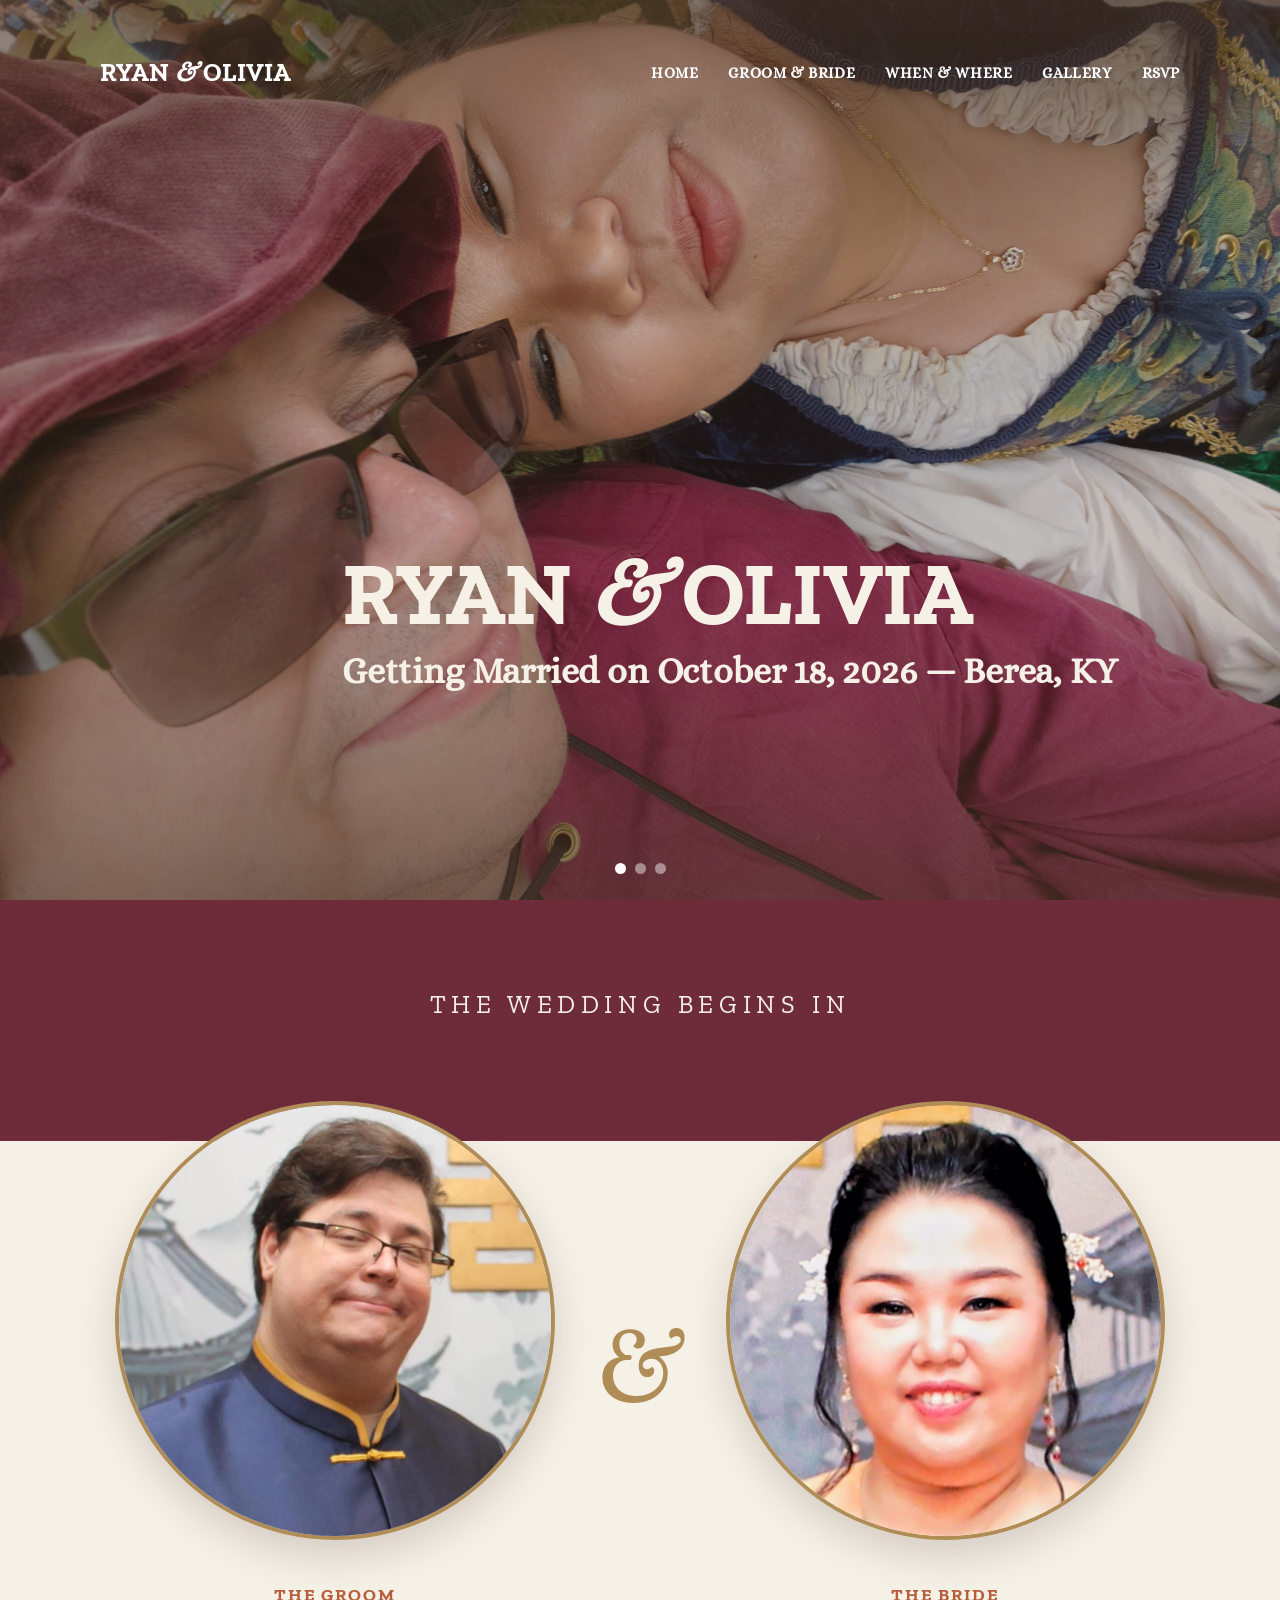
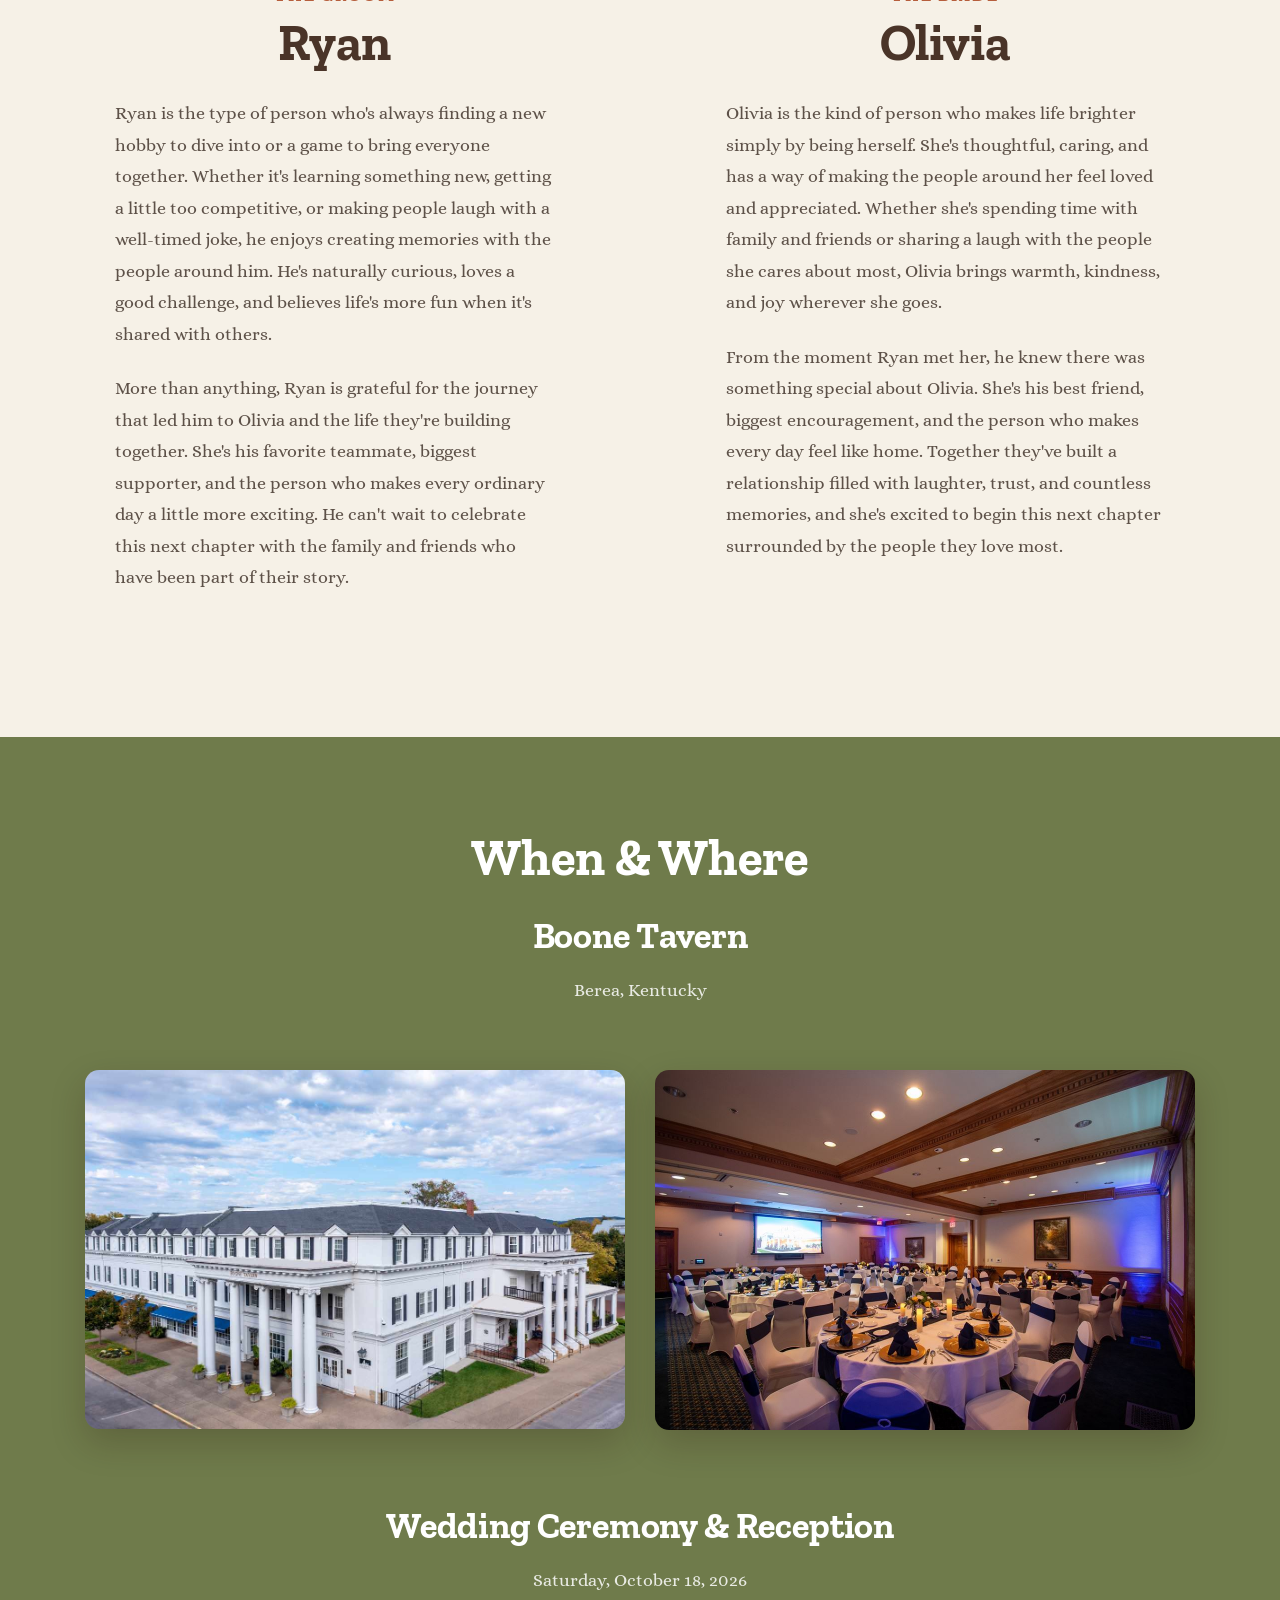
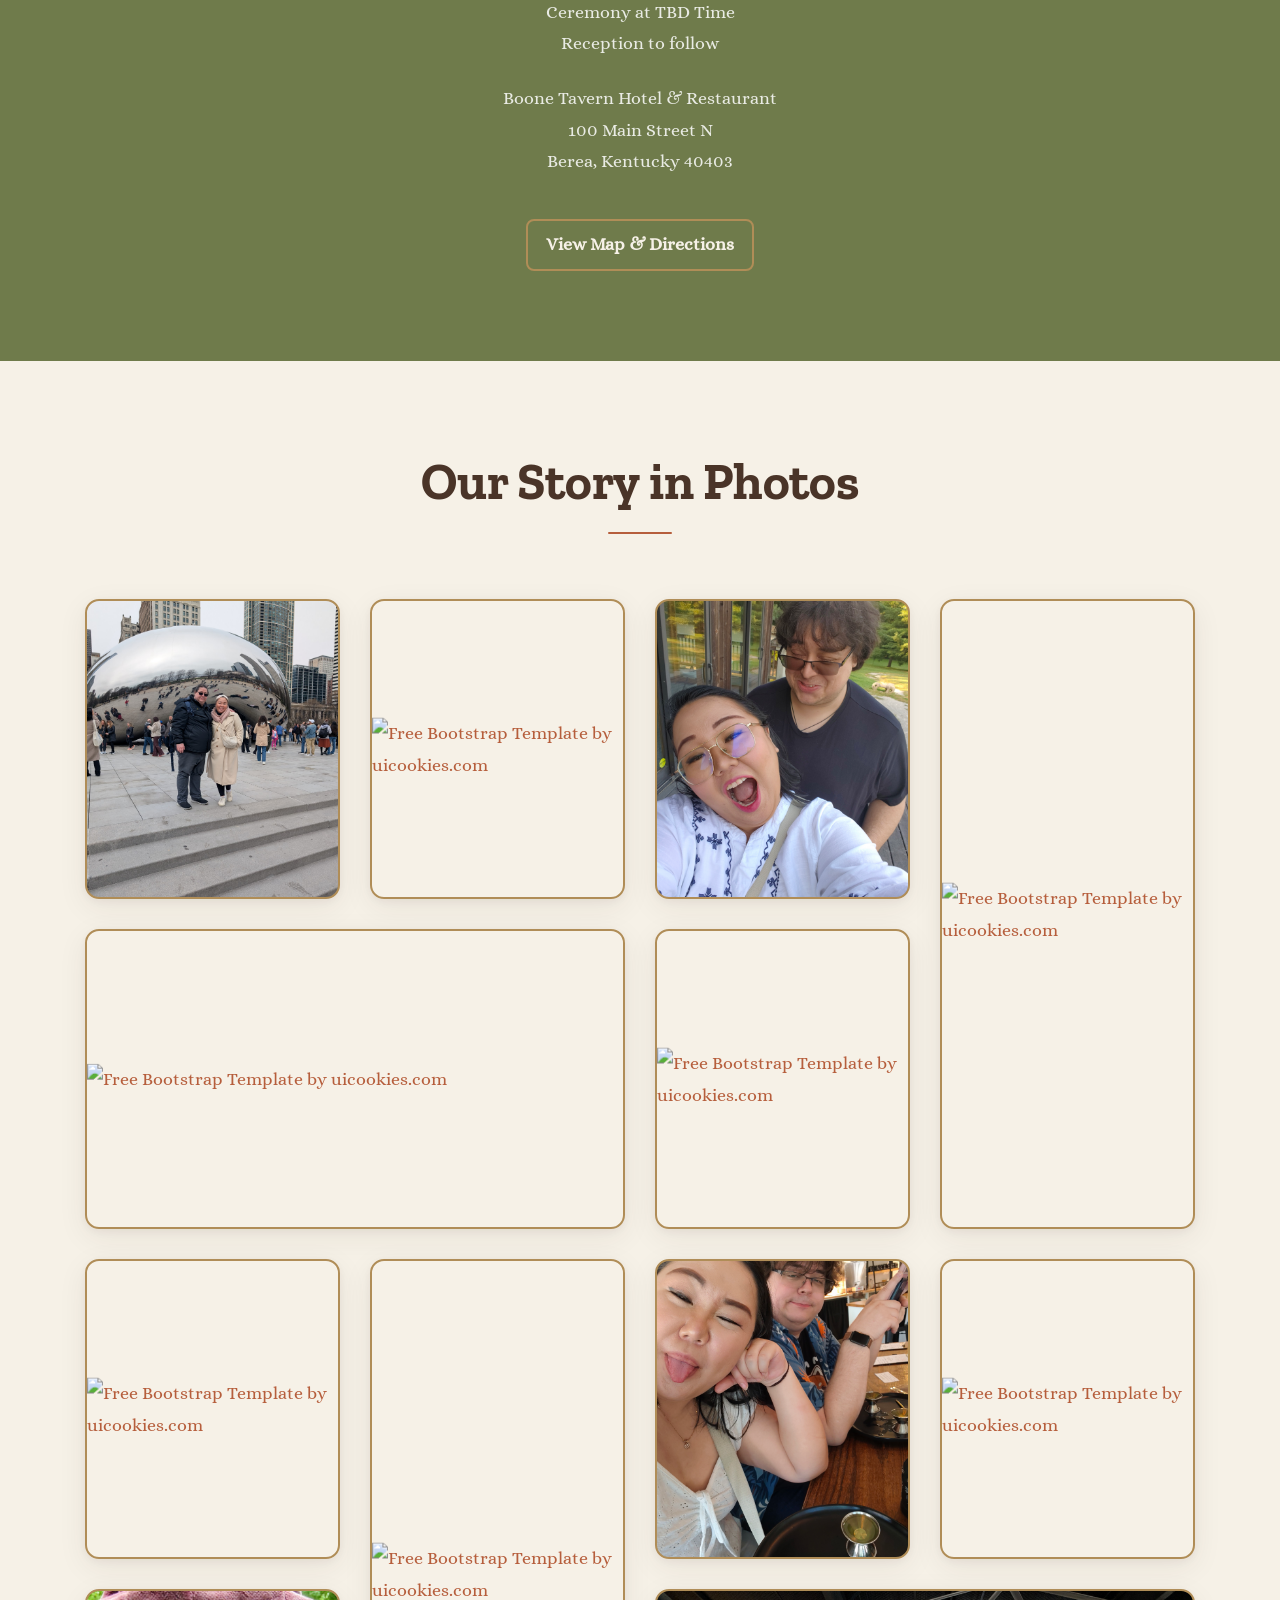
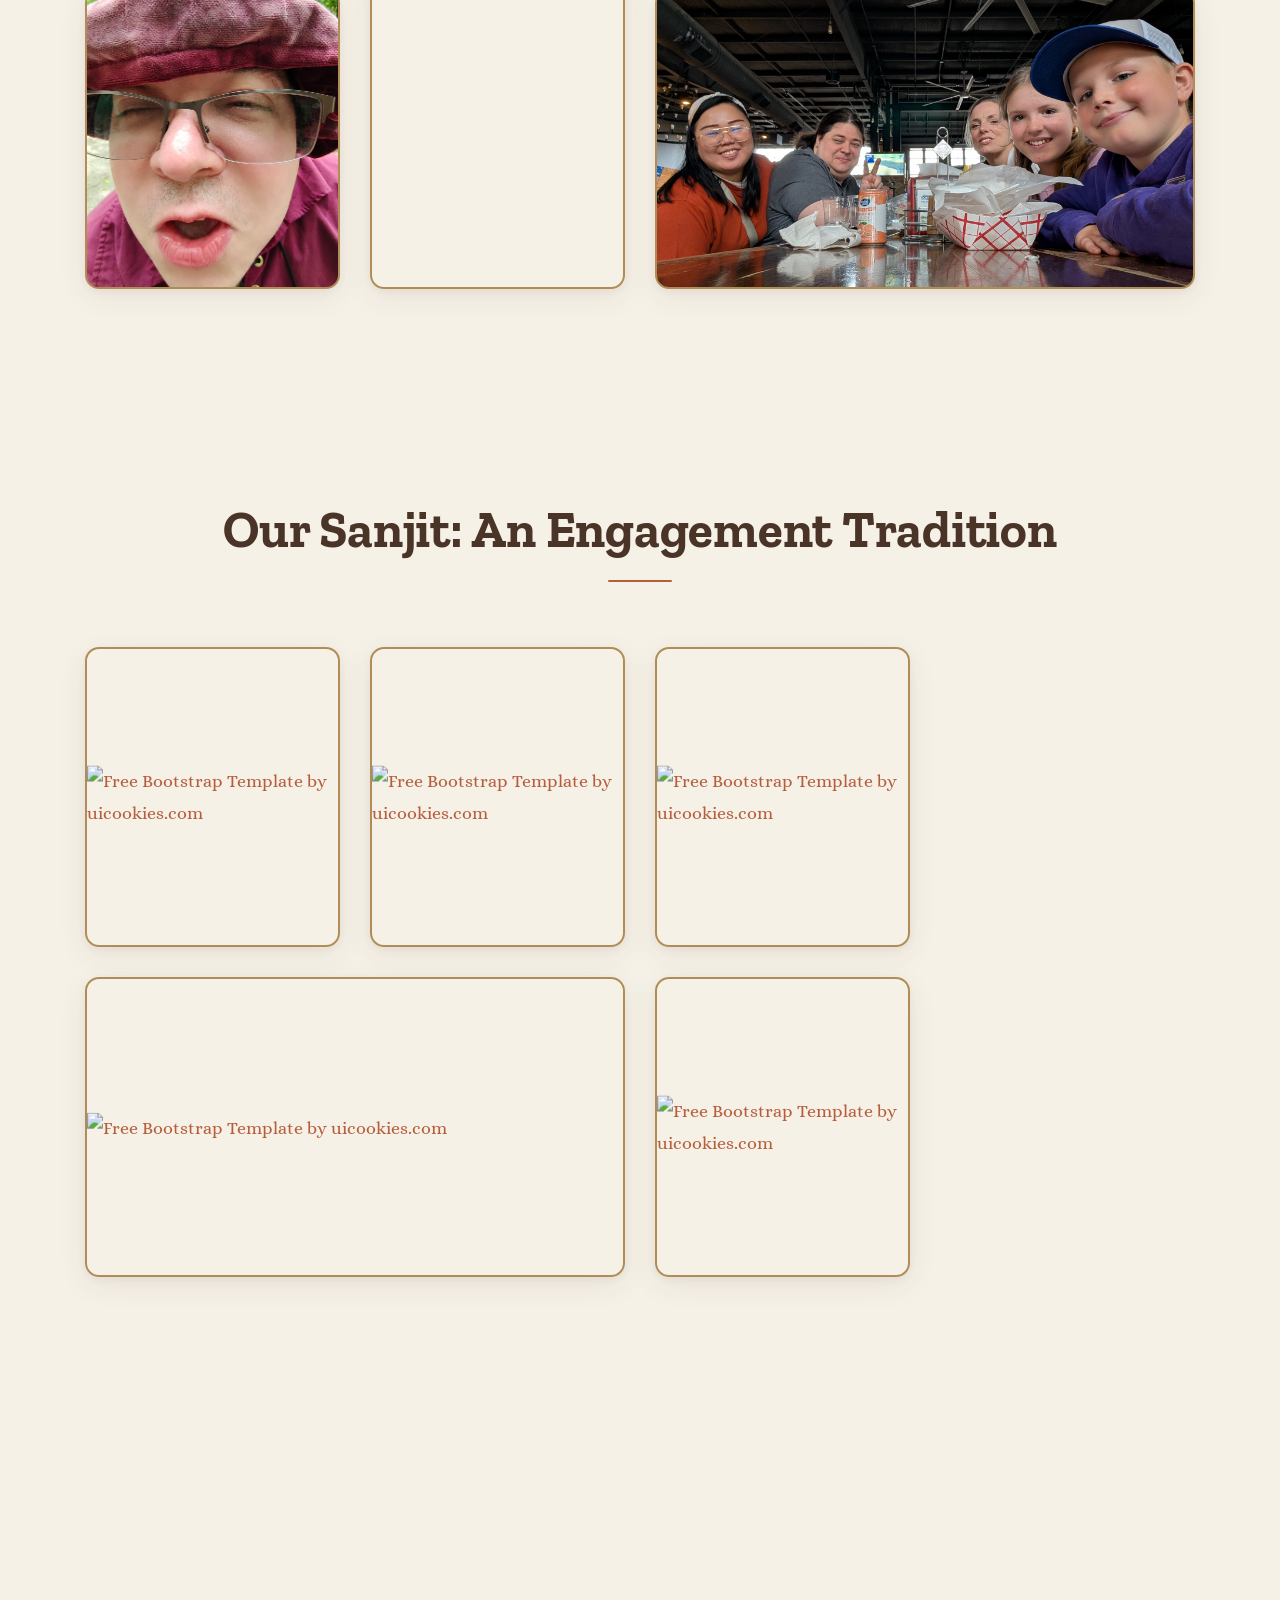
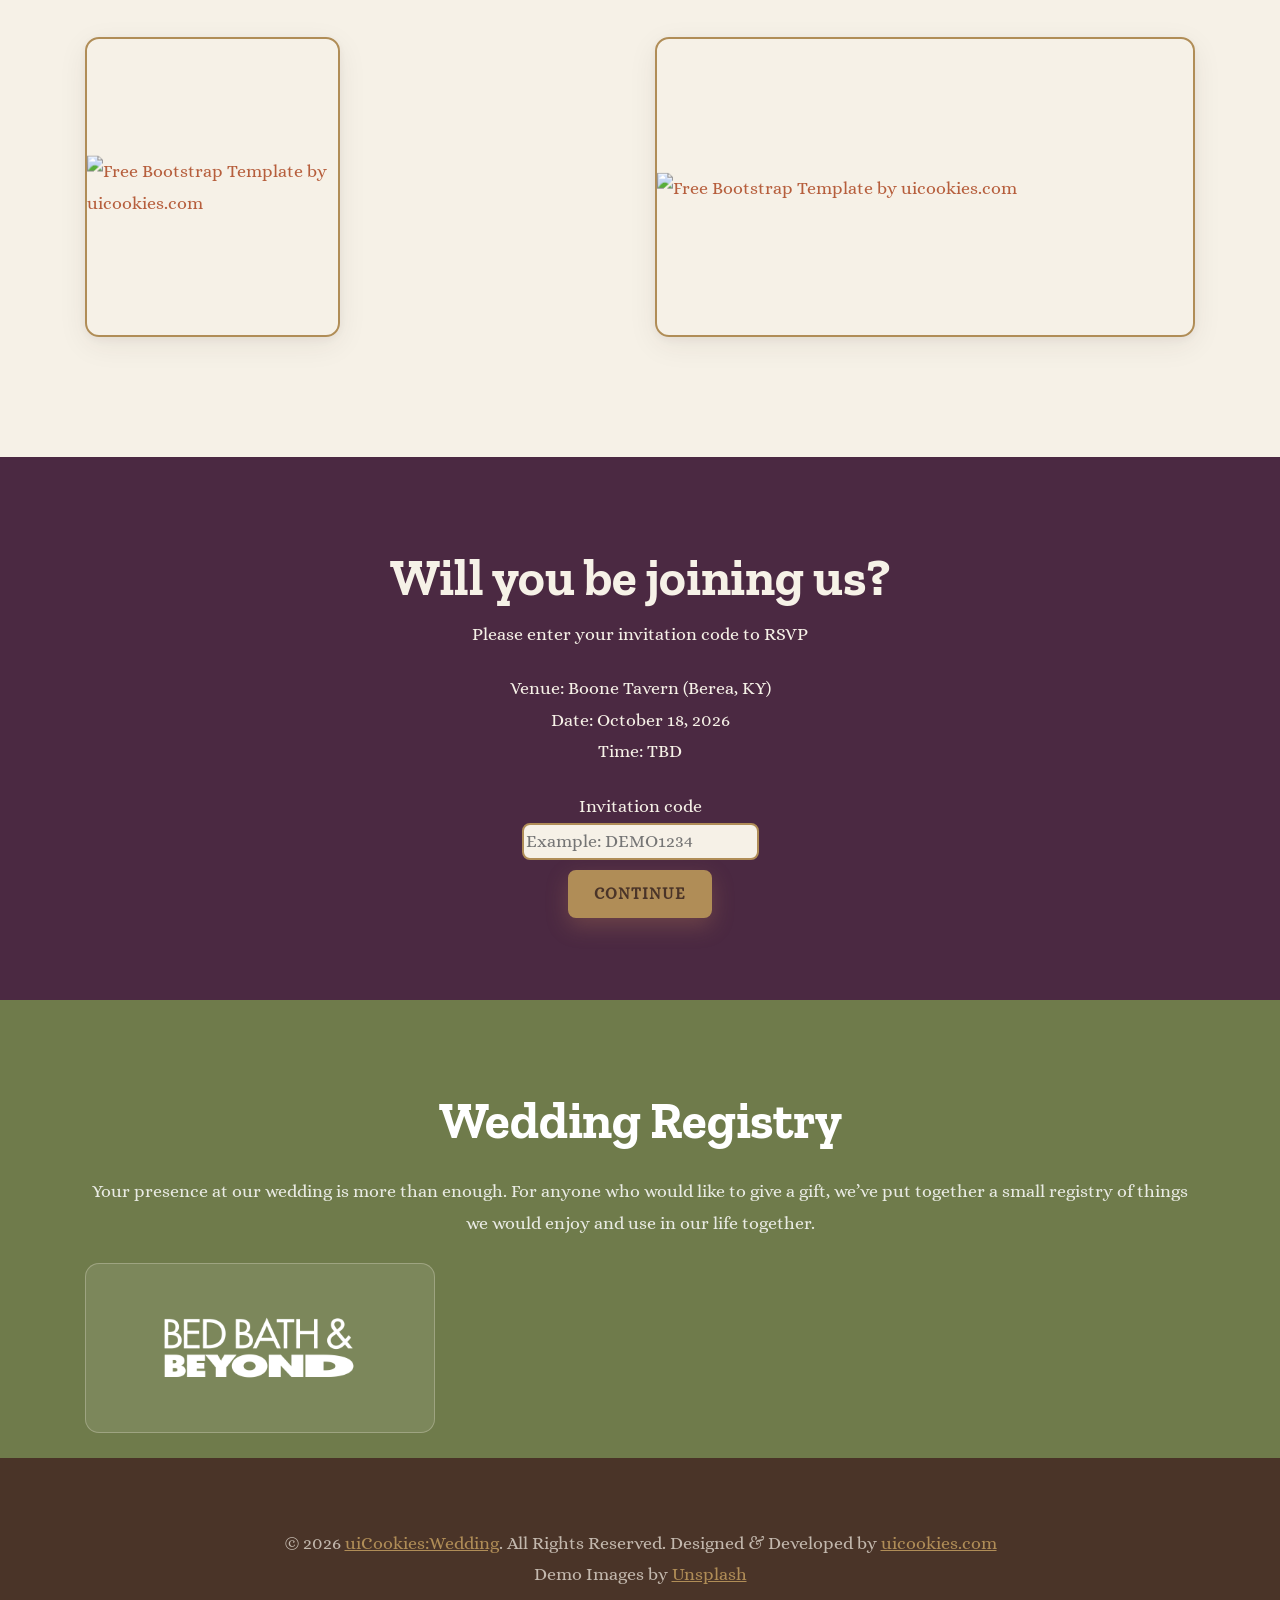
==== index.html @ 37b8cb9e "Updated images and galleries" ====
<!DOCTYPE html>
<html lang="en">

<head>
  <meta charset="utf-8">
  <meta name="viewport" content="width=device-width, initial-scale=1">
  <title>Ryan & Olivia's Wedding</title>
  <meta name="description" content="Free Bootstrap Theme by uicookies.com">
  <meta name="keywords"
    content="free website templates, free bootstrap themes, free template, free bootstrap, free website template">

  <link href="https://fonts.googleapis.com/css?family=Alice|Zilla+Slab:400,700" rel="stylesheet">
  <link rel="stylesheet" href="css/vendor/bootstrap.min.css">
  <link rel="stylesheet" href="css/style.min.css">
  <link rel="stylesheet" href="css/template-bs5.css">
  <link href="css/wedding-modern.css" rel="stylesheet">
</head>

<body>

  <!-- Fixed navbar -->
  <!-- navbar-fixed-top -->
  <nav class="navbar navbar-expand-md probootstrap-navbar">
    <div class="container">
      <a class="navbar-brand" href="index.html" title="uiCookies:Wedding">Ryan <em>&amp;</em> Olivia</a>
      <button type="button" class="navbar-toggler navbar-toggle collapsed" data-bs-toggle="collapse"
        data-bs-target="#navbar-collapse" aria-expanded="false" aria-controls="navbar-collapse"
        aria-label="Toggle navigation">
        <span class="visually-hidden">Toggle navigation</span>
        <span class="icon-bar"></span>
        <span class="icon-bar"></span>
        <span class="icon-bar"></span>
      </button>

      <div id="navbar-collapse" class="navbar-collapse collapse">
        <ul class="nav navbar-nav ms-auto">
          <li class="active"><a href="#" data-nav-section="home">Home</a></li>
          <li><a href="#" data-nav-section="groom-bride">Groom &amp; Bride</a></li>
          <li><a href="#" data-nav-section="when-where">When &amp; Where</a></li>
          <li><a href="#" data-nav-section="gallery">Gallery</a></li>
          <li><a href="#" data-nav-section="rsvp">RSVP</a></li>
        </ul>
      </div>
    </div>
  </nav>

  <section class="flexslider" data-section="home">
    <div class="container text-intro-wrap">
      <div class="row">
        <div class="col-md-12 text-center text-intro probootstrap-animate">
          <h1>Ryan <em>&amp;</em> Olivia</h1>
          <h2>Getting Married on October 18, 2026 &mdash; Berea, KY</h2>
        </div>
      </div>
    </div>
    <ul class="slides">
      <li style="background-image: url(img/cover/01.jpg)" data></li>
      <li style="background-image: url(img/cover/02.jpg)"></li>
      <li style="background-image: url(img/cover/03.jpg)"></li>
    </ul>
  </section>

  <section class="probootstrap-section probootstrap-section-colored probootstrap-wedding-countdown">
    <div class="container">
      <div class="row">
        <div class="col-md-12 text-center probootstrap-animate">
          <h4>The Wedding Begins In</h4>
        </div>
        <div class="col-md-12 probootstrap-animate">
          <div class="date-countdown"></div>
        </div>
      </div>
    </div>
  </section>

  <section class="probootstrap-section probootstrap-bg" data-section="groom-bride">
    <div class="container">
      <div class="row">
        <div class="col-md-12 probootstrap-groom-bride">

          <div class="probootstrap-groom probootstrap-animate">
            <figure>
              <img src="img/Ryan-Profile.png" alt="Free Bootstrap Template by uicookies.com" class="img-fluid">
            </figure>
            <span class="probootstrap-caption">The Groom</span>
            <h2 class="text-center">Ryan</h2>
            <p>Ryan is the type of person who's always finding a new hobby to dive into or a game to bring everyone
              together. Whether it's learning something new, getting a little too competitive, or making people laugh
              with a well-timed joke, he enjoys creating memories with the people around him. He's naturally curious,
              loves a good challenge, and believes life's more fun when it's shared with others.</p>
            <p>More than anything, Ryan is grateful for the journey that led him to Olivia and the life they're building
              together. She's his favorite teammate, biggest supporter, and the person who makes every ordinary day a
              little more exciting. He can't wait to celebrate this next chapter with the family and friends who have
              been part of their story.</p>
          </div>

          <div class="probootstrap-divider probootstrap-animate"><span>&amp;</span></div>

          <div class="probootstrap-bride probootstrap-animate">
            <figure>
              <img src="img/Olivia-Profile.png" alt="Free Bootstrap Template by uicookies.com" class="img-fluid">
            </figure>
            <span class="probootstrap-caption">The Bride</span>
            <h2 class="text-center">Olivia</h2>
            <p>Olivia is the kind of person who makes life brighter simply by being herself. She's thoughtful, caring,
              and has a way of making the people around her feel loved and appreciated. Whether she's spending time with
              family and friends or sharing a laugh with the people she cares about most, Olivia brings warmth,
              kindness, and joy wherever she goes.</p>
            <p>From the moment Ryan met her, he knew there was something special about Olivia. She's his best friend,
              biggest encouragement, and the person who makes every day feel like home. Together they've built a
              relationship filled with laughter, trust, and countless memories, and she's excited to begin this next
              chapter surrounded by the people they love most.</p>
          </div>

        </div>
      </div>
    </div>
  </section>

  <div class="probootstrap-section probootstrap-section-colored" data-section="when-where">
    <div class="container">
      <div class="row mb40 text-center">
        <div class="col-md-12 probootstrap-animate">
          <h2 class="mt0">When &amp; Where</h2>
          <h3 class="mt0">Boone Tavern</h3>
          <p>Berea, Kentucky</p>
        </div>
      </div>
<div class="row">
  <div class="col-md-6 probootstrap-animate">
    <p>
      <img
        src="img/BooneTavernHotel-Exterior.jpg"
        alt="Boone Tavern in Berea, Kentucky"
        class="img-fluid img-rounded">
    </p>
  </div>

  <div class="col-md-6 probootstrap-animate">
    <p>
      <img
        src="img/BooneTavernTables.jpg"
        alt="Boone Tavern in Berea, Kentucky"
        class="img-fluid img-rounded">
    </p>
  </div>
</div>
<div class="row">
  <div class="col-md-12 probootstrap-animate text-center">
    <h3>Wedding Ceremony &amp; Reception</h3>
    <p>
      Saturday, October 18, 2026<br>
      Ceremony at TBD Time<br>
      Reception to follow
    </p>
<p class="venue-address">
  <a href="https://maps.app.goo.gl/8AkZMMZhtzEkcqrP8"
     target="_blank"
     rel="noopener noreferrer">
    Boone Tavern Hotel &amp; Restaurant<br>
    100 Main Street N<br>
    Berea, Kentucky 40403
  </a>
</p>
    <a href="https://maps.app.goo.gl/8AkZMMZhtzEkcqrP8"
     target="_blank"
     rel="noopener noreferrer" class="venue-map-link">
    View Map &amp; Directions
  </a>
  </div>
</div>
    </div>
  </div>

  <section class="probootstrap-section" data-section="gallery">
    <div class="container">
      <div class="row mb40 probootstrap-animate">
        <div class="col-md-12 text-center">
          <h2>Our Story in Photos</h2>
        </div>
      </div>

      <div class="row probootstrap-gutter30">
        <div class="col-lg-6 col-md-6 col-sm-6 col-12">
          <div class="row probootstrap-gutter30">
            <div class="col-md-6 probootstrap-animate">
              <a class="probootstrap-image image-popup" href="img/us/01.jpg"
                style="background-image: url(img/us/01.jpg)">
                <div class="probootstrap-image-for-popup"><img src="img/us/01.jpg"
                    alt="Free Bootstrap Template by uicookies.com" class="img-fluid"></div>
              </a>
            </div>
            <div class="col-md-6 probootstrap-animate">
              <a class="probootstrap-image image-popup" href="img/us/02.jpg"
                style="background-image: url(img/us/02.jpg)">
                <div class="probootstrap-image-for-popup"><img src="img/us/02.jpg"
                    alt="Free Bootstrap Template by uicookies.com" class="img-fluid"></div>
              </a>
            </div>
          </div>
          <div class="row probootstrap-gutter30">
            <div class="col-md-12 probootstrap-animate">
              <a class="probootstrap-image image-popup" href="img/us/10.jpg"
                style="background-image: url(img/us/10.jpg)">
                <div class="probootstrap-image-for-popup"><img src="img/us/10.jpg"
                    alt="Free Bootstrap Template by uicookies.com" class="img-fluid"></div>
              </a>
            </div>
          </div>
        </div>
        <div class="col-lg-6 col-md-6 col-sm-6 col-12">
          <div class="row probootstrap-gutter30">
            <div class="col-md-6">
              <div class="row probootstrap-gutter30">
                <div class="col-md-12 probootstrap-animate">
                  <a class="probootstrap-image image-popup" href="img/us/03.jpg"
                    style="background-image: url(img/us/03.jpg)">
                    <div class="probootstrap-image-for-popup"><img src="img/us/03.jpg"
                        alt="Free Bootstrap Template by uicookies.com" class="img-fluid"></div>
                  </a>
                </div>
                <div class="col-md-12 probootstrap-animate">
                  <a class="probootstrap-image image-popup" href="img/us/04.jpg"
                    style="background-image: url(img/us/04.jpg)">
                    <div class="probootstrap-image-for-popup"><img src="img/us/04.jpg"
                        alt="Free Bootstrap Template by uicookies.com" class="img-fluid"></div>
                  </a>
                </div>
              </div>
            </div>
            <div class="col-md-6 probootstrap-animate">
              <a class="probootstrap-image  height-2x image-popup" href="img/us/12.jpg"
                style="background-image: url(img/us/12.jpg)">
                <div class="probootstrap-image-for-popup"><img src="img/us/12.jpg"
                    alt="Free Bootstrap Template by uicookies.com" class="img-fluid"></div>
              </a>
            </div>
          </div>
        </div>
      </div>
      <!-- END row -->

      <div class="row probootstrap-gutter30">
        <div class="col-lg-6 col-md-6 col-sm-6 col-12">
          <div class="row probootstrap-gutter30">
            <div class="col-md-6">
              <div class="row probootstrap-gutter30">
                <div class="col-md-12 probootstrap-animate">
                  <a class="probootstrap-image image-popup" href="img/us/05.jpg"
                    style="background-image: url(img/us/05.jpg)">
                    <div class="probootstrap-image-for-popup"><img src="img/us/05.jpg"
                        alt="Free Bootstrap Template by uicookies.com" class="img-fluid"></div>
                  </a>
                </div>
                <div class="col-md-12 probootstrap-animate">
                  <a class="probootstrap-image image-popup" href="img/us/06.jpg"
                    style="background-image: url(img/us/06.jpg)">
                    <div class="probootstrap-image-for-popup"><img src="img/us/06.jpg"
                        alt="Free Bootstrap Template by uicookies.com" class="img-fluid"></div>
                  </a>
                </div>
              </div>
            </div>
            <div class="col-md-6 probootstrap-animate">
              <a class="probootstrap-image  height-2x image-popup" href="img/us/07.jpg"
                style="background-image: url(img/us/07.jpg)">
                <div class="probootstrap-image-for-popup"><img src="img/us/07.jpg"
                    alt="Free Bootstrap Template by uicookies.com" class="img-fluid"></div>
              </a>
            </div>
          </div>
        </div>
        <div class="col-lg-6 col-md-6 col-sm-6 col-12">
          <div class="row probootstrap-gutter30">
            <div class="col-md-6 probootstrap-animate">
              <a class="probootstrap-image image-popup" href="img/us/08.jpg"
                style="background-image: url(img/us/08.jpg)">
                <div class="probootstrap-image-for-popup"><img src="img/us/08.jpg"
                    alt="Free Bootstrap Template by uicookies.com" class="img-fluid"></div>
              </a>
            </div>
            <div class="col-md-6 probootstrap-animate">
              <a class="probootstrap-image image-popup" href="img/us/10.jpg"
                style="background-image: url(img/us/10.jpg)">
                <div class="probootstrap-image-for-popup"><img src="img/us/10.jpg"
                    alt="Free Bootstrap Template by uicookies.com" class="img-fluid"></div>
              </a>
            </div>
          </div>
          <div class="row probootstrap-gutter30">
            <div class="col-md-12 probootstrap-animate">
              <a class="probootstrap-image image-popup" href="img/us/11.jpg"
                style="background-image: url(img/us/11.jpg)">
                <div class="probootstrap-image-for-popup"><img src="img/us/11.jpg"
                    alt="Free Bootstrap Template by uicookies.com" class="img-fluid"></div>
              </a>
            </div>
          </div>
        </div>
      </div>
      <!-- END row -->
    </div>
  </section>


  <section class="probootstrap-section" data-section="sanjit">
    <div class="container">
      <div class="row mb40 probootstrap-animate">
        <div class="col-md-12 text-center">
          <h2>Our Sanjit: An Engagement Tradition</h2>
        </div>
      </div>

      <div class="row probootstrap-gutter30">
        <div class="col-lg-6 col-md-6 col-sm-6 col-12">
          <div class="row probootstrap-gutter30">
            <div class="col-md-6 probootstrap-animate">
              <a class="probootstrap-image image-popup" href="img/sanjit/IMG_0067.JPG"
                style="background-image: url(img/sanjit/IMG_0067.JPG)">
                <div class="probootstrap-image-for-popup"><img src="img/sanjit/IMG_0067.JPG"
                    alt="Free Bootstrap Template by uicookies.com" class="img-fluid"></div>
              </a>
            </div>
            <div class="col-md-6 probootstrap-animate">
              <a class="probootstrap-image image-popup" href="img/sanjit/IMG_0074.JPG"
                style="background-image: url(img/sanjit/IMG_0074.JPG)">
                <div class="probootstrap-image-for-popup"><img src="img/sanjit/IMG_0074.JPG"
                    alt="Free Bootstrap Template by uicookies.com" class="img-fluid"></div>
              </a>
            </div>
          </div>
          <div class="row probootstrap-gutter30">
            <div class="col-md-12 probootstrap-animate">
              <a class="probootstrap-image image-popup" href="img/sanjit/IMG_0222.JPG"
                style="background-image: url(img/sanjit/IMG_0222.JPG)">
                <div class="probootstrap-image-for-popup"><img src="img/sanjit/IMG_0222.JPG"
                    alt="Free Bootstrap Template by uicookies.com" class="img-fluid"></div>
              </a>
            </div>
          </div>
        </div>
        <div class="col-lg-6 col-md-6 col-sm-6 col-12">
          <div class="row probootstrap-gutter30">
            <div class="col-md-6">
              <div class="row probootstrap-gutter30">
                <div class="col-md-12 probootstrap-animate">
                  <a class="probootstrap-image image-popup" href="img/sanjit/IMG_0100.JPG"
                    style="background-image: url(img/sanjit/IMG_0100.JPG)">
                    <div class="probootstrap-image-for-popup"><img src="img/sanjit/IMG_0100.JPG"
                        alt="Free Bootstrap Template by uicookies.com" class="img-fluid"></div>
                  </a>
                </div>
                <div class="col-md-12 probootstrap-animate">
                  <a class="probootstrap-image image-popup" href="img/sanjit/IMG_0109.JPG"
                    style="background-image: url(img/sanjit/IMG_0109.JPG)">
                    <div class="probootstrap-image-for-popup"><img src="img/sanjit/IMG_0109.JPG"
                        alt="Free Bootstrap Template by uicookies.com" class="img-fluid"></div>
                  </a>
                </div>
              </div>
            </div>
            <div class="col-md-6 probootstrap-animate">
              <a class="probootstrap-image  height-2x image-popup" href="img/sanjit/IMG_0132.JPG"
                style="background-image: url(img/sanjit/IMG_0132.JPG)">
                <div class="probootstrap-image-for-popup"><img src="img/sanjit/IMG_0132.JPG"
                    alt="Free Bootstrap Template by uicookies.com" class="img-fluid"></div>
              </a>
            </div>
          </div>
        </div>
      </div>
      <!-- END row -->

      <div class="row probootstrap-gutter30">
        <div class="col-lg-6 col-md-6 col-sm-6 col-12">
          <div class="row probootstrap-gutter30">
            <div class="col-md-6">
              <div class="row probootstrap-gutter30">
                <div class="col-md-12 probootstrap-animate">
                  <a class="probootstrap-image image-popup" href="img/sanjit/IMG_0090.JPG"
                    style="background-image: url(img/sanjit/IMG_0090.JPG)">
                    <div class="probootstrap-image-for-popup"><img src="img/sanjit/IMG_0090.JPG"
                        alt="Free Bootstrap Template by uicookies.com" class="img-fluid"></div>
                  </a>
                </div>
                <div class="col-md-12 probootstrap-animate">
                  <a class="probootstrap-image image-popup" href="img/sanjit/IMG_0279.JPG"
                    style="background-image: url(img/sanjit/IMG_0279.JPG)">
                    <div class="probootstrap-image-for-popup"><img src="img/sanjit/IMG_0279.JPG"
                        alt="Free Bootstrap Template by uicookies.com" class="img-fluid"></div>
                  </a>
                </div>
              </div>
            </div>
            <div class="col-md-6 probootstrap-animate">
              <a class="probootstrap-image  height-2x image-popup" href="img/sanjit/IMG_9748.JPG"
                style="background-image: url(img/sanjit/IMG_9748.JPG)">
                <div class="probootstrap-image-for-popup"><img src="img/sanjit/IMG_9748.JPG"
                    alt="Free Bootstrap Template by uicookies.com" class="img-fluid"></div>
              </a>
            </div>
          </div>
        </div>
        <div class="col-lg-6 col-md-6 col-sm-6 col-12">
          <div class="row probootstrap-gutter30">
            <div class="col-md-6 probootstrap-animate">
              <a class="probootstrap-image image-popup" href="img/sanjit/IMG_9958.JPG"
                style="background-image: url(img/sanjit/IMG_9958.JPG)">
                <div class="probootstrap-image-for-popup"><img src="img/sanjit/IMG_9958.JPG"
                    alt="Free Bootstrap Template by uicookies.com" class="img-fluid"></div>
              </a>
            </div>
            <div class="col-md-6 probootstrap-animate">
              <a class="probootstrap-image image-popup" href="img/sanjit/IMG_9979.JPG"
                style="background-image: url(img/sanjit/IMG_9979.JPG)">
                <div class="probootstrap-image-for-popup"><img src="img/sanjit/IMG_9979.JPG"
                    alt="Free Bootstrap Template by uicookies.com" class="img-fluid"></div>
              </a>
            </div>
          </div>
          <div class="row probootstrap-gutter30">
            <div class="col-md-12 probootstrap-animate">
              <a class="probootstrap-image image-popup" href="img/sanjit/IMG_9987.JPG"
                style="background-image: url(img/sanjit/IMG_9987.JPG)">
                <div class="probootstrap-image-for-popup"><img src="img/sanjit/IMG_9987.JPG"
                    alt="Free Bootstrap Template by uicookies.com" class="img-fluid"></div>
              </a>
            </div>
          </div>
        </div>
      </div>
      <!-- END row -->
    </div>
  </section>

  <section class="probootstrap-section probootstrap-border-top" data-section="rsvp">
    <div class="container">
      <div class="row mb40">
        <div class="col-md-12 text-center">
          <div>
            <h2 class="mt0 mb10 probootstrap-animate">Will you be joining us?</h2>
            <p>Please enter your invitation code to RSVP</p>
            <p>Venue: Boone Tavern (Berea, KY)<br/>Date: October 18, 2026<br/>Time: TBD</p>
            <div>
              <section id="lookupSection">
                <div class="form-group">
                  <label for="partyCode">Invitation code</label>
                </div>
                <div class="form-group">
                  <input id="partyCode" autocomplete="off" placeholder="Example: DEMO1234">
                </div>
                <div class="form-group">
                  <input id="lookupButton" type="button" class="btn btn-primary btn-lg" value="Continue" style="margin-top: 10px; margin-bottom: 10px;">
                </div>
              </section>

              <form id="rsvpForm" hidden>
                <h2 id="partyName"></h2>
                <div id="guestFields"></div>
                <div class="form-group">
                  <label for="contactEmail">Email (optional)</label>
                  <input id="contactEmail" type="email" autocomplete="email">
                </div>
                <div class="form-group">
                  <label for="message">Message (optional)</label>
                  <textarea id="message" maxlength="500" rows="4"></textarea>
                </div>

                <button id="submitButton" type="submit">Submit RSVP</button>
              </form>
              <p id="status" role="status" aria-live="polite"></p>

            </div>

          </div>
        </div>
      </div>
    </div>
  </section>

  <section class="probootstrap-section probootstrap-section-colored-darker" data-section="registry">
    <div class="container text-center">
      <div class="row">
        <div class="col-md-12 probootstrap-animate">
          <h2 class="mt0">Wedding Registry</h2>
          <p>Your presence at our wedding is more than enough. For anyone who would like to give a gift, we’ve put together a small registry of things we would enjoy and use in our life together.</p>
        </div>
      </div>
      <div class="row">
        <div class="col-md-4 col-sm-4 col-12 probootstrap-animate">
          <a href="https://bedbathandbeyond.myregistry.com/wedding-registry/ryan-hagood-and-olivia-hagood-lexington-ky/5573155" class="btn-register"><img src="img/bbab.png" alt="Bed Bath & Beyond Registry"
              class="img-fluid"></a>
        </div>
        <div class="col-md-4 col-sm-4 col-12 probootstrap-animate">
          <a href="https://www.crateandbarrel.com/gift-registry/ryan-hagood-and-olivia-hagood/r7609584" class="btn-register"><img src="img/cnb.png" class="img-fluid registry-logo registry-logo-crate" alt="Crate & Barrel"></a>
        </div>
        <div class="col-md-4 col-sm-4 col-12 probootstrap-animate">
          <a href="https://www.amazon.com/wedding/guest-view/1ESVU59W9YUGP" class="btn-register"><img src="img/amazon.png" alt="Amazon Registry"
              class="img-fluid"></a>
        </div>
      </div>
    </div>
  </section>

  <footer class="probootstrap-footer">
    <div class="container text-center">
      <div class="row">
        <div class="col-md-12">
          &copy; 2026 <a href="https://uicookies.com/">uiCookies:Wedding</a>. All Rights Reserved. Designed &amp;
          Developed by <a href="https://uicookies.com">uicookies.com</a> <br> Demo Images by <a
            href="https://unsplash.com">Unsplash</a>
        </div>
      </div>
    </div>
  </footer>



  <script src="js/vendor/bootstrap.bundle.min.js"></script>
  <script src="js/custom.js"></script>
  <script src="js/rsvp.js"></script>

  <!-- Google Map -->

</body>

</html>
---- css/style.min.css ----
/*!==============================
 * Theme Name: Wedding
 * Theme URL: https://probootstrap.com/wedding-free-onepage-html5-template-using-bootstrap
 * Author: ProBootstrap.com
 * Author URL: https://probootstrap.com
 * License: Released for free under the Creative Commons Attribution 3.0 license (probootstrap.com/license)
 */@font-face{font-family:icomoon;src:url(../fonts/icomoon/icomoon.eot?1z9v6x);src:url(../fonts/icomoon/icomoon.eot?1z9v6x#iefix) format("embedded-opentype"),url(../fonts/icomoon/icomoon.ttf?1z9v6x) format("truetype"),url(../fonts/icomoon/icomoon.woff?1z9v6x) format("woff"),url(../fonts/icomoon/icomoon.svg?1z9v6x#icomoon) format("svg");font-weight:400;font-style:normal}html{overflow-x:hidden;font-size:1.25em}body{background:#fff;color:#8b8e94;line-height:1.7;font-size:18px;font-family:Alice,serif}::selection{background:#000;color:#fff}::-moz-selection{background:#000;color:#fff}.text-intro-wrap .text-intro h2,h1,h2,h3,h4{margin:1.414em 0 .5em;font-weight:900;line-height:1.2;font-family:"Zilla Slab",serif;color:#b1b881}h1{margin-top:0;font-size:3.998em}h2{font-size:2.827em}.text-intro-wrap .text-intro h2,h3{font-size:1.999em}h4{font-size:1.414em}.font_small,small{font-size:.707em}ol,p,ul{margin-bottom:1.3em}a{-webkit-transition:.3s all;transition:.3s all;color:#b1b881}a:active,a:focus,a:hover{color:#a7af71;text-decoration:none}.probootstrap-navbar{border:none;-webkit-box-shadow:none;box-shadow:none;border-radius:0;margin-bottom:0;background:0 0;position:absolute;top:0;width:100%;z-index:200}@media screen and (max-width:768px){.probootstrap-navbar{background:#fff;-webkit-box-shadow:0 2px 10px 0 rgba(0,0,0,.1);box-shadow:0 2px 10px 0 rgba(0,0,0,.1)}}.probootstrap-navbar .navbar-toggle:focus,.probootstrap-navbar .navbar-toggle:hover{background-color:transparent}.probootstrap-navbar .navbar-toggle{border:none}.probootstrap-navbar .navbar-toggle span.icon-bar{-webkit-transition:all .15s;transition:all .15s}.probootstrap-navbar .navbar-toggle span:nth-child(2){-webkit-transform:rotate(45deg);transform:rotate(45deg);-webkit-transform-origin:10% 10%;transform-origin:10% 10%}.probootstrap-navbar .navbar-toggle span:nth-child(3){opacity:0}.probootstrap-navbar .navbar-toggle span:nth-child(4){-webkit-transform:rotate(-45deg);transform:rotate(-45deg);-webkit-transform-origin:10% 90%;transform-origin:10% 90%}.probootstrap-navbar .navbar-toggle.collapsed span:nth-child(2),.probootstrap-navbar .navbar-toggle.collapsed span:nth-child(4){-webkit-transform:rotate(0);transform:rotate(0)}.probootstrap-navbar .navbar-toggle.collapsed span:nth-child(3){opacity:1}.probootstrap-navbar .navbar-brand,.probootstrap-navbar .navbar-nav>li>a,.probootstrap-navbar .parent-nav-link-padding{margin-left:15px;margin-right:15px;padding:40px 0}.probootstrap-navbar .dropdown-header{color:rgba(255,255,255,.2);padding-left:10px;text-transform:uppercase}.probootstrap-navbar .dropdown>a{padding-right:10px!important;position:relative;display:block}@media screen and (max-width:480px){.probootstrap-navbar .dropdown>a{display:block;padding-right:0}}.probootstrap-navbar .dropdown>a:before{font-family:icomoon;speak:none;font-style:normal;font-weight:400;font-variant:normal;text-transform:none;line-height:1;-webkit-font-smoothing:antialiased;-moz-osx-font-smoothing:grayscale;position:absolute;top:50%;right:0;margin-right:-10px;margin-top:-11px;content:"\e924";font-size:20px;color:rgba(255,255,255,.5);-webkit-transition:.3s all;transition:.3s all}@media screen and (max-width:768px){.probootstrap-navbar .navbar-brand,.probootstrap-navbar .navbar-nav>li>a,.probootstrap-navbar .parent-nav-link-padding{padding-top:25px!important;padding-bottom:25px!important}.probootstrap-navbar .dropdown>a:before{color:rgba(0,0,0,.2)}}.probootstrap-navbar .dropdown>a:hover:before{-webkit-transform:rotate(180deg);transform:rotate(180deg)}.probootstrap-navbar .dropdown.open>a,.probootstrap-navbar .dropdown:active>a,.probootstrap-navbar .dropdown:focus>a,.probootstrap-navbar .dropdown:hover>a{-webkit-transition:.3s all;transition:.3s all}.flexslider .flex-direction-nav a:before,.probootstrap-navbar .dropdown-submenu>a:before{speak:none;font-style:normal;font-variant:normal;-webkit-font-smoothing:antialiased;-moz-osx-font-smoothing:grayscale;-webkit-transition:.3s all}.probootstrap-navbar .dropdown.open>a:before,.probootstrap-navbar .dropdown:active>a:before,.probootstrap-navbar .dropdown:focus>a:before,.probootstrap-navbar .dropdown:hover>a:before{-webkit-transform:rotate(180deg);transform:rotate(180deg)}.probootstrap-navbar .dropdown>.dropdown-menu>li a{padding:10px;color:rgba(255,255,255,.8)}.probootstrap-navbar .dropdown>.dropdown-menu>li a:hover,.probootstrap-navbar .dropdown>.dropdown-menu>li.open>a,.probootstrap-navbar .dropdown>.dropdown-menu>li:active>a,.probootstrap-navbar .dropdown>.dropdown-menu>li:focus>a,.probootstrap-navbar .dropdown>.dropdown-menu>li:hover>a{color:#85C8DD;background:#fff;border-top:none}.probootstrap-navbar .dropdown>.dropdown-menu>li.dropdown-submenu.open>a,.probootstrap-navbar .dropdown>.dropdown-menu>li.dropdown-submenu:active>a,.probootstrap-navbar .dropdown>.dropdown-menu>li.dropdown-submenu:focus>a,.probootstrap-navbar .dropdown>.dropdown-menu>li.dropdown-submenu:hover>a{border-top:none}.probootstrap-navbar .dropdown>.dropdown-menu>li.dropdown-submenu.open>a:before,.probootstrap-navbar .dropdown>.dropdown-menu>li.dropdown-submenu:active>a:before,.probootstrap-navbar .dropdown>.dropdown-menu>li.dropdown-submenu:focus>a:before,.probootstrap-navbar .dropdown>.dropdown-menu>li.dropdown-submenu:hover>a:before{color:#000}.probootstrap-navbar .dropdown>.dropdown-menu>li.active>a{color:#fff}.probootstrap-navbar .navbar-right .dropdown-menu{right:auto}.probootstrap-navbar .dropdown-menu{border:none;background:#85C8DD;border-radius:0;-webkit-box-shadow:0 0 7px 0 rgba(0,0,0,.15);box-shadow:0 0 7px 0 rgba(0,0,0,.15);min-width:200px;white-space:normal;word-wrap:break-word}.probootstrap-navbar .dropdown-menu a{white-space:normal}.probootstrap-navbar .navbar-brand{text-transform:uppercase;font-family:"Zilla Slab",serif;color:#fff;font-size:26px;font-weight:700}@media screen and (max-width:768px){.probootstrap-navbar .dropdown-menu{width:100%;padding:10px 15px}.probootstrap-navbar .dropdown-menu a{color:#fff}.probootstrap-navbar .navbar-brand{color:#000;line-height:0}.probootstrap-navbar .navbar-nav>li>a{padding-left:0!important;padding-right:0!important;margin-left:0!important;margin-right:0!important}}.probootstrap-navbar .navbar-brand em{font-family:Alice,serif}.probootstrap-navbar .navbar-nav>li>a{color:#fff;font-size:15px;position:relative;text-transform:uppercase}@media screen and (max-width:768px){.probootstrap-navbar .navbar-nav>li>a{padding-top:8px!important;padding-bottom:8px!important;color:rgba(0,0,0,.7)}}.probootstrap-navbar .navbar-nav>li>a:active,.probootstrap-navbar .navbar-nav>li>a:focus,.probootstrap-navbar .navbar-nav>li>a:hover{color:rgba(255,255,255,.7)}@media screen and (max-width:768px){.probootstrap-navbar .navbar-nav>li>a:active,.probootstrap-navbar .navbar-nav>li>a:focus,.probootstrap-navbar .navbar-nav>li>a:hover{color:rgba(0,0,0,.7)}}.probootstrap-navbar .navbar-nav>li.open>a,.probootstrap-navbar .navbar-nav>li.open>a:focus,.probootstrap-navbar .navbar-nav>li.open>a:hover{background:0 0}.probootstrap-navbar .navbar-nav>li.active>a{background:0 0;color:#fff}@media screen and (max-width:768px){.probootstrap-navbar .navbar-nav>li.active>a{color:rgba(0,0,0,.7)}}.probootstrap-navbar .navbar-nav>li.active>a:active,.probootstrap-navbar .navbar-nav>li.active>a:focus,.probootstrap-navbar .navbar-nav>li.active>a:hover{background:0 0;color:#fff}.probootstrap-navbar .navbar-nav>li>.dropdown-menu:before{border:1px solid #85C8DD;content:"";position:absolute;top:-20px;left:40px;border-color:rgba(133,200,221,0);border-bottom-color:#85C8DD;border-width:10px;margin-left:-10px}@media screen and (max-width:768px){.probootstrap-navbar .navbar-nav>li.active>a:active,.probootstrap-navbar .navbar-nav>li.active>a:focus,.probootstrap-navbar .navbar-nav>li.active>a:hover{color:rgba(0,0,0,.7)}.probootstrap-navbar .navbar-nav>li>.dropdown-menu:before{display:none}}.probootstrap-navbar .navbar-nav .dropdown li.active>a{background:0 0}.probootstrap-navbar .navbar-nav.active>a{color:#b1b881!important}.probootstrap-navbar .dropdown-submenu{position:relative}.probootstrap-navbar .dropdown-submenu .dropdown-menu{top:0;left:100%;margin-top:-1px}.probootstrap-navbar .dropdown-submenu>a{display:block}.probootstrap-navbar .dropdown-submenu>a:before{font-family:icomoon;font-weight:400;text-transform:none;line-height:1;position:absolute;top:50%;right:0;margin-right:10px;margin-top:-11px;content:"\e926";font-size:20px;color:rgba(255,255,255,.5);transition:.3s all}.text-intro-wrap .text-intro h1 em,.text-intro-wrap .text-intro h2{font-family:Alice,serif}@media screen and (max-width:768px){.probootstrap-navbar .dropdown-submenu>a:before{color:rgba(0,0,0,.2)}}.probootstrap-navbar .dropdown-submenu>a:hover:before{color:rgba(0,0,0,.3);-webkit-transform:rotate(180deg);transform:rotate(180deg)}@media screen and (max-width:480px){.probootstrap-navbar .dropdown-submenu:hover>.dropdown-menu{display:block}}.probootstrap-navbar.scrolled{background:#fff;-webkit-box-shadow:0 1px 3px 0 rgba(0,0,0,.09);box-shadow:0 1px 3px 0 rgba(0,0,0,.09);position:fixed;top:0;left:0;right:0;width:100%;-webkit-transform:translateY(-100%);transform:translateY(-100%);-webkit-transition:.3s all ease-out;transition:.3s all ease-out}.probootstrap-navbar.scrolled.awake{-webkit-transform:translateY(0);transform:translateY(0)}.probootstrap-navbar.scrolled .navbar-brand{top:30px;color:#000}.probootstrap-navbar.scrolled .dropdown>a:before{color:rgba(0,0,0,.4)}.probootstrap-navbar.scrolled .navbar-nav>li>a{color:rgba(0,0,0,.7)}.probootstrap-navbar.scrolled .navbar-nav>li>a:hover{color:rgba(0,0,0,.7)!important}.probootstrap-navbar.scrolled .navbar-nav>li.active>a{color:#b1b881!important}@media screen and (max-width:768px){.probootstrap-navbar.scrolled .navbar-nav>li.active>a{color:#b1b881!important}}.text-intro-wrap{position:absolute;z-index:19;width:100%;top:50%;-webkit-transform:translateY(-50%);transform:translateY(-50%)}.text-intro-wrap .text-intro h1{color:#fff;font-weight:700;font-size:110px;line-height:100px;margin:0;text-transform:uppercase}.text-intro-wrap .text-intro h2{color:#fff;margin-top:10px}.probootstrap-wedding-countdown h4{color:rgba(255,255,255,.5);text-transform:uppercase;font-weight:400;margin-top:0;margin-bottom:30px}.probootstrap-groom-bride{display:table;margin-top:-160px;position:relative;z-index:5}@media screen and (max-width:768px){.text-intro-wrap .text-intro h1{font-size:85px;line-height:75px}.probootstrap-groom-bride{margin-top:0}}.probootstrap-groom-bride .probootstrap-bride,.probootstrap-groom-bride .probootstrap-divider,.probootstrap-groom-bride .probootstrap-groom{display:table-cell;vertical-align:top}.probootstrap-groom-bride .probootstrap-bride img,.probootstrap-groom-bride .probootstrap-divider img,.probootstrap-groom-bride .probootstrap-groom img{border-radius:50%;border:10px solid #fff}.probootstrap-groom-bride .probootstrap-caption{color:rgba(0,0,0,.2);text-transform:uppercase;text-align:center;display:block;margin-top:40px;font-family:"Zilla Slab",serif;font-weight:700;letter-spacing:.1em}.probootstrap-groom-bride h2{margin-top:0}.probootstrap-groom-bride .probootstrap-bride,.probootstrap-groom-bride .probootstrap-groom{padding:30px;width:45%}@media screen and (max-width:768px){.probootstrap-groom-bride .probootstrap-bride,.probootstrap-groom-bride .probootstrap-groom{width:100%;display:block}}.probootstrap-groom-bride .probootstrap-divider{width:10%;font-size:100px;text-align:center}#map,.probootstrap-image{position:relative;width:100%}.probootstrap-groom-bride .probootstrap-divider span{display:block;margin-top:210px;color:#b1b881}#map{height:500px}@media screen and (max-width:768px){.probootstrap-groom-bride .probootstrap-divider{width:100%;display:block}.probootstrap-groom-bride .probootstrap-divider span{margin-top:0}#map{height:200px}}.img-rounded{border-radius:7px}.probootstrap-image{display:block;overflow:hidden;height:300px;border-radius:7px;margin-bottom:30px;background-size:cover;background-position:center center}.probootstrap-image.height-2x{height:630px}@media screen and (max-width:1245px){.probootstrap-image.height-2x{height:630px}.probootstrap-image{height:300px}}@media screen and (max-width:992px){.probootstrap-groom-bride .probootstrap-bride,.probootstrap-groom-bride .probootstrap-groom{padding:0}.probootstrap-image,.probootstrap-image.height-2x{height:300px}}@media screen and (max-width:480px){.probootstrap-image{width:100%;height:200px}}.probootstrap-image .probootstrap-image-for-popup{display:block;z-index:-1;position:absolute;top:50%;-webkit-transform:translateY(-50%);transform:translateY(-50%)}.btn{border:none;border-radius:30px;text-transform:uppercase;padding-left:30px;padding-right:30px}.btn:active{-webkit-transition:.2s all;transition:.2s all;-webkit-transform:scale(.95);transform:scale(.95);-webkit-box-shadow:none;box-shadow:none}.btn.btn-lg{font-size:14px;line-height:1.5}.btn.btn-primary{border:1px solid #b1b881;background:#b1b881;color:#fff}.btn.btn-primary:active,.btn.btn-primary:focus,.btn.btn-primary:hover{background:#b5bc88}.btn.btn-primary:active,.btn.btn-primary:focus{outline:0;border:1px solid #b1b881}.btn.btn-ghost{background:0 0;border:1px solid #b1b881;color:#b1b881}.btn.btn-ghost:hover{background:#b1b881;color:#fff}.btn.btn-ghost:active,.btn.btn-ghost:focus{outline:0;background:0 0;color:#b1b881;border:1px solid #b1b881}.probootstrap-section{padding:5em 0}.probootstrap-section.probootstrap-border-top{border-top:1px solid rgba(0,0,0,.1)}.probootstrap-section.probootstrap-border-bottom{border-bottom:1px solid rgba(0,0,0,.1)}.probootstrap-section>.container.probootstrap-border-top{padding-top:50px;border-top:1px solid rgba(0,0,0,.1)}.probootstrap-section.probootstrap-bg-white{background:#fff}@media screen and (max-width:768px){.probootstrap-section{padding:3em 0}}.probootstrap-section.probootstrap-section-colored,.probootstrap-section.probootstrap-section-colored-darker{background:#b1b881;color:#fff}.probootstrap-section.probootstrap-section-colored .text-intro-wrap .text-intro h2,.probootstrap-section.probootstrap-section-colored h1,.probootstrap-section.probootstrap-section-colored h2,.probootstrap-section.probootstrap-section-colored h3,.probootstrap-section.probootstrap-section-colored-darker .text-intro-wrap .text-intro h2,.probootstrap-section.probootstrap-section-colored-darker h1,.probootstrap-section.probootstrap-section-colored-darker h2,.probootstrap-section.probootstrap-section-colored-darker h3,.text-intro-wrap .text-intro .probootstrap-section.probootstrap-section-colored h2,.text-intro-wrap .text-intro .probootstrap-section.probootstrap-section-colored-darker h2{color:#fff}.probootstrap-section.probootstrap-section-colored p,.probootstrap-section.probootstrap-section-colored-darker p{color:rgba(255,255,255,.7)}.probootstrap-section.probootstrap-section-colored-darker{background:#a7af71}.probootstrap-footer{background:#98a15b;padding:70px 0;color:rgba(255,255,255,.5)}.probootstrap-footer a{color:#fff;text-decoration:underline}.probootstrap-card,.probootstrap-card p{color:#000!important}.probootstrap-footer a:hover{text-decoration:none}.probootstrap-section-bg{background-size:cover;background-repeat:no-repeat;padding:7em 0;position:relative;height:600px}.probootstrap-section-bg.overlay:before{content:"";background:rgba(0,0,0,.2);position:absolute;top:0;left:0;right:0;bottom:0}.probootstrap-section-bg .probootstrap-heading{margin-top:250px}@media screen and (max-width:768px){.probootstrap-section-bg{padding:3em 0;height:300px}.probootstrap-section-bg .probootstrap-heading{margin-top:50px}}.probootstrap-card{border:2px solid #b1b881;background:#fff;padding:40px}@media screen and (max-width:768px){.probootstrap-card{padding:20px}}.probootstrap-form{margin-bottom:0}.probootstrap-form label{font-weight:400}.probootstrap-form .form-control{height:46px;-webkit-box-shadow:none;box-shadow:none;font-size:14px;-webkit-appearance:none;-moz-appearance:none;appearance:none;border:2px solid #f2f2f2}.probootstrap-form .form-control:active,.probootstrap-form .form-control:focus{-webkit-box-shadow:none;box-shadow:none;border:2px solid #b1b881}.probootstrap-form .form-group:last-child{margin-bottom:0;padding-bottom:0}.probootstrap-form .form-group label{text-transform:uppercase;font-size:13px}.probootstrap-form .form-group .form-field{position:relative}.probootstrap-form .form-group .form-field .icon{position:absolute;top:50%;-webkit-transform:translateY(-50%);transform:translateY(-50%);right:20px}.probootstrap-form .form-group .form-field .form-control{padding-right:50px}.probootstrap-form textarea.form-control{height:inherit;resize:vertical}.btn-register img{position:relative;-webkit-transform:scale(.9);transform:scale(.9);-webkit-transition:.3s all ease-out;transition:.3s all ease-out;top:0}.btn-register:focus img,.btn-register:hover img{opacity:.7;-webkit-transform:scale(1);transform:scale(1);top:-10px}.probootstrap-animate{opacity:0;visibility:hidden}.probootstrap-testimony-wrap{border-radius:4px;padding:20px}.probootstrap-testimony-wrap figure{margin-bottom:20px}.probootstrap-testimony-wrap figure img{height:80px;width:80px!important;margin:0 auto;border-radius:50%}.probootstrap-testimony-wrap blockquote{border-left:none;padding:0;margin-bottom:0;color:#000}.probootstrap-testimony-wrap blockquote cite{margin-top:30px;display:block;font-size:14px;color:rgba(0,0,0,.3)}.probootstrap-testimony-wrap blockquote cite span{font-style:normal;color:#000;font-weight:700}.owl-carousel-testimony .item{padding-bottom:40px;padding-top:20px}.owl-carousel-testimony .probootstrap-testimony-wrap{border:1px solid #f2f2f2;max-width:700px;margin:0 auto;-webkit-box-shadow:0 2px 17px 0 rgba(0,0,0,.09);box-shadow:0 2px 17px 0 rgba(0,0,0,.09)}.flexslider,.flexslider .slides>li,.slider-height{height:100vh}.probootstrap-heading .primary-heading{font-family:"Zilla Slab",serif;color:#b1b881;margin:0;padding:0;font-size:80px}@media screen and (max-width:768px){.probootstrap-heading .primary-heading{font-size:70px}}.probootstrap-heading .secondary-heading{text-transform:uppercase;color:#fff;margin:0;padding:0;letter-spacing:.05em;font-size:50px;position:relative;top:-50px;font-weight:700;line-height:40px}@media screen and (max-width:768px){.probootstrap-heading .secondary-heading{font-size:40px}}.probootstrap-heading.dark .secondary-heading{color:#000}.probootstrap-heading .seperator{display:block;margin:0 auto 10px;color:#ccc;font-weight:300}.flexslider{position:relative;z-index:2;border:none;margin:0;background:#b1b881}.flexslider .probootstrap-slider-text{margin-top:300px}@media screen and (max-width:480px){.flexslider .probootstrap-slider-text{margin-top:150px}.flexslider .flex-direction-nav{display:none}}.flexslider .probootstrap-slider-text .sub-heading{font-size:20px;margin-top:-40px;color:rgba(255,255,255,.7)}.flexslider .probootstrap-slider-text .sub-heading a{color:#fff}.flexslider .slides>li{background-size:cover;background-position:center center;background-repeat:none}.flexslider .slides>li.overlay:before{content:"";background:rgba(0,0,0,.2);position:absolute;top:0;left:0;right:0;bottom:0}.flexslider .flex-direction-nav a{text-decoration:none;display:block;width:30px;height:30px;margin:-60px 0 0;position:absolute;top:50%;z-index:10;overflow:hidden;opacity:0;cursor:pointer;color:rgba(0,0,0,.8);text-shadow:1px 1px 0 rgba(255,255,255,.3);-webkit-transition:all .3s ease-in-out;transition:all .3s ease-in-out;background:rgba(0,0,0,.8);border-radius:0;padding:30px}.mt0,.owl-carousel .owl-controls,.owl-carousel-posts .owl-controls{margin-top:0}.flexslider .flex-direction-nav a:before{font-family:icomoon;font-weight:400;text-transform:none;line-height:1;position:absolute;content:"\e929";transition:.3s all;font-size:30px;display:inline-block;color:rgba(255,255,255,.8);left:50%;top:50%;-webkit-transform:translate(-50%,-50%);transform:translate(-50%,-50%)}.flexslider .flex-direction-nav a.flex-next:before{content:"\e92a";left:50%;top:50%;-webkit-transform:translate(-50%,-50%);transform:translate(-50%,-50%)}.flex-direction-nav .flex-prev{left:0}.flex-direction-nav .flex-next{right:0;text-align:right}.flexslider:hover .flex-direction-nav .flex-prev{opacity:.7;left:0}.flexslider:hover .flex-direction-nav .flex-prev:hover{opacity:1}.flexslider:hover .flex-direction-nav .flex-next{opacity:.7;right:0}.flex-control-paging li a{width:10px;height:10px;display:block;background:rgba(255,255,255,.2);cursor:pointer;text-indent:-9999px;-webkit-box-shadow:none;-o-box-shadow:none;box-shadow:none;border-radius:50%;-webkit-transition:.3s all;transition:.3s all}.flex-control-paging li a:hover{background:#333;background:rgba(255,255,255,.7)}.flex-control-paging li a.flex-active{background:#fff;cursor:default}.flex-control-paging{position:absolute;right:30px;bottom:0;z-index:20}.owl-carousel{margin-bottom:100px}.owl-carousel.border-rounded .item{border:1px solid rgba(0,0,0,.1);border-radius:4px;overflow:hidden}.owl-carousel .owl-controls .owl-nav .owl-next,.owl-carousel .owl-controls .owl-nav .owl-prev,.owl-carousel-posts .owl-controls .owl-nav .owl-next,.owl-carousel-posts .owl-controls .owl-nav .owl-prev{top:50%;-webkit-transform:translateY(-50%);transform:translateY(-50%);z-index:9999;position:absolute;-webkit-transition:.2s all;transition:.2s all}.owl-carousel-posts .owl-controls .owl-nav .owl-next,.owl-carousel-posts .owl-controls .owl-nav .owl-prev{top:24%}.owl-carousel .owl-controls .owl-nav .owl-next,.owl-carousel-posts .owl-controls .owl-nav .owl-next{right:20px}.owl-carousel .owl-controls .owl-nav .owl-prev,.owl-carousel-posts .owl-controls .owl-nav .owl-prev{left:20px}.owl-carousel-fullwidth .owl-controls .owl-nav .owl-next i,.owl-carousel-fullwidth .owl-controls .owl-nav .owl-next:hover i,.owl-carousel-fullwidth .owl-controls .owl-nav .owl-prev i,.owl-carousel-fullwidth .owl-controls .owl-nav .owl-prev:hover i,.owl-carousel-posts .owl-controls .owl-nav .owl-next i,.owl-carousel-posts .owl-controls .owl-nav .owl-next:hover i,.owl-carousel-posts .owl-controls .owl-nav .owl-prev i,.owl-carousel-posts .owl-controls .owl-nav .owl-prev:hover i{color:#000}.owl-carousel-fullwidth.fh5co-light-arrow .owl-controls .owl-nav .owl-next i,.owl-carousel-fullwidth.fh5co-light-arrow .owl-controls .owl-nav .owl-next:hover i,.owl-carousel-fullwidth.fh5co-light-arrow .owl-controls .owl-nav .owl-prev i,.owl-carousel-fullwidth.fh5co-light-arrow .owl-controls .owl-nav .owl-prev:hover i{color:#fff}.owl-theme .owl-controls .owl-nav [class*=owl-]{background:0 0!important}.owl-theme .owl-controls .owl-nav [class*=owl-] i{font-size:24px;background:#b1b881!important;padding:12px;-webkit-transition:.5s all;transition:.5s all}.mfp-no-margins .mfp-container,.mfp-no-margins img.mfp-img{padding:0}.owl-theme .owl-controls .owl-nav [class*=owl-]:focus i,.owl-theme .owl-controls .owl-nav [class*=owl-]:hover i{background:#b1b881!important}.owl-theme .owl-dots{position:absolute;bottom:-30px;width:100%;text-align:center}.owl-carousel-fullwidth.owl-theme .owl-dots,.owl-work.owl-theme .owl-dots{bottom:-30px;margin-bottom:-2.5em}.owl-theme .owl-dots .owl-dot span{width:8px;height:8px;background:rgba(0,0,0,.2);-webkit-transition:.2s all;transition:.2s all;border:2px solid transparent}.owl-theme .owl-dots .owl-dot span:hover{background:0 0;border:2px solid rgba(0,0,0,.2)}.owl-theme .owl-dots .owl-dot.active span,.owl-theme .owl-dots .owl-dot:hover span{background:0 0;border:2px solid #000}.date-countdown>div{float:left;text-align:center;width:25%}@media screen and (max-width:768px){.owl-theme .owl-controls .owl-nav{display:none}.date-countdown>div{width:50%}.img-sm-responsive{max-width:100%}}.date-countdown>div .simply-amount{font-size:72px;line-height:60px!important;text-transform:uppercase;font-family:Alice,serif}.date-countdown>div .simply-word{display:block;font-family:"Zilla Slab",serif;text-transform:uppercase;font-size:16px;letter-spacing:.2em;color:rgba(255,255,255,.3)}.mfp-fade.mfp-bg{opacity:0;-webkit-transition:all .15s ease-out;transition:all .15s ease-out}.mfp-fade.mfp-bg.mfp-ready{opacity:.8}.mfp-fade.mfp-bg.mfp-removing{opacity:0}.mfp-fade.mfp-wrap .mfp-content{opacity:0;-webkit-transition:all .15s ease-out;transition:all .15s ease-out}.mfp-fade.mfp-wrap.mfp-ready .mfp-content{opacity:1}.mfp-fade.mfp-wrap.mfp-removing .mfp-content{opacity:0}.image-link{cursor:-webkit-zoom-in;cursor:zoom-in}.mfp-with-zoom .mfp-container,.mfp-with-zoom.mfp-bg{opacity:0;-webkit-backface-visibility:hidden;-webkit-transition:all .3s ease-out;transition:all .3s ease-out}.mfp-with-zoom.mfp-ready .mfp-container{opacity:1}.mfp-with-zoom.mfp-ready.mfp-bg{opacity:.8}.mfp-with-zoom.mfp-removing .mfp-container,.mfp-with-zoom.mfp-removing.mfp-bg{opacity:0}.mfp-no-margins .mfp-figure:after{top:0;bottom:0}.mfp-title{text-align:center;padding:6px 0}.image-source-link{color:#DDD}.probootstrap-gutter0>div[class*=col-]{padding-right:0;padding-left:0}@media screen and (max-width:480px){.date-countdown>div{width:100%}.probootstrap-gutter0>div[class*=col-]{padding-right:15px;padding-left:15px}}.probootstrap-gutter10>div[class*=col-]{padding-right:5px!important;padding-left:5px!important}.probootstrap-gutter30>div[class*=col-]{padding-right:15px;padding-left:15px}@media screen and (max-width:480px){.probootstrap-gutter10>div[class*=col-],.probootstrap-gutter30>div[class*=col-]{padding-right:15px;padding-left:15px}}.probootstrap-gutter40>div[class*=col-]{padding-right:20px;padding-left:20px}@media screen and (max-width:480px){.probootstrap-gutter40>div[class*=col-]{padding-right:15px;padding-left:15px}}.probootstrap-gutter60>div[class*=col-]{padding-right:30px;padding-left:30px}@media screen and (max-width:480px){.probootstrap-gutter60>div[class*=col-]{padding-right:15px;padding-left:15px}}.mb0{margin-bottom:0}.mb10{margin-bottom:10px}.mb20{margin-bottom:20px}.mb30{margin-bottom:30px}.mb40{margin-bottom:40px}.mb50{margin-bottom:50px}.mb60{margin-bottom:60px}.mb70{margin-bottom:70px}.mb80{margin-bottom:80px}.mb90{margin-bottom:90px}.mb100{margin-bottom:100px}.mt10{margin-top:10px}.mt20{margin-top:20px}.mt30{margin-top:30px}.mt40{margin-top:40px}.mt50{margin-top:50px}.mt60{margin-top:60px}.mt70{margin-top:70px}.mt80{margin-top:80px}.mt90{margin-top:90px}.mt100{margin-top:100px}.pb0{padding-bottom:0!important}@media screen and (max-width:768px){.img-xs-responsive{max-width:100%}}
---- css/template-bs5.css ----
/*
 * Frame — Bootstrap 5 compatibility layer
 * Loaded after style.min.css. Contains the animation classes that used to
 * ship inside styles-merged.css and small adjustments for Bootstrap 5 markup.
 */

/* ---- Scroll animations (subset of animate.css used by the template) ---- */
.fadeIn { animation: frameFadeIn .8s ease both; }
.fadeInUp { animation: frameFadeInUp .8s ease both; }
.fadeInLeft { animation: frameFadeInLeft .8s ease both; }
.fadeInRight { animation: frameFadeInRight .8s ease both; }

@keyframes frameFadeIn {
  from { opacity: 0; }
  to { opacity: 1; }
}
@keyframes frameFadeInUp {
  from { opacity: 0; transform: translate3d(0, 30px, 0); }
  to { opacity: 1; transform: none; }
}
@keyframes frameFadeInLeft {
  from { opacity: 0; transform: translate3d(-30px, 0, 0); }
  to { opacity: 1; transform: none; }
}
@keyframes frameFadeInRight {
  from { opacity: 0; transform: translate3d(30px, 0, 0); }
  to { opacity: 1; transform: none; }
}
@media (prefers-reduced-motion: reduce) {
  .fadeIn, .fadeInUp, .fadeInLeft, .fadeInRight { animation: none; opacity: 1; }
}

/* ---- Reveal state for scroll animations (was in styles-merged.css) ---- */
.probootstrap-animated { visibility: visible !important; }

/* ---- Navbar: map the original look onto Bootstrap 5 markup ---- */
.probootstrap-navbar .navbar-toggle .icon-bar {
  display: block;
  width: 22px;
  height: 2px;
  border-radius: 2px;
  background: #111;
}
.probootstrap-navbar .navbar-toggle .icon-bar + .icon-bar { margin-top: 5px; }
.probootstrap-navbar .navbar-nav > li > a { display: block; text-decoration: none; }
.probootstrap-navbar .navbar-toggle {
  border: none;
  background: transparent;
  padding: 9px 10px;
}
.probootstrap-navbar .navbar-toggle:focus { outline: none; box-shadow: none; }
@media (min-width: 768px) {
  .probootstrap-navbar .navbar-nav { align-items: center; }
}
@media (max-width: 767.98px) {
  .probootstrap-navbar .navbar-collapse { padding-bottom: 10px; }
  .probootstrap-navbar .navbar-nav > li > a { padding-top: 10px; padding-bottom: 10px; }
}

/* ---- Hero parallax (replaces jQuery Stellar) ---- */
.probootstrap-hero { background-size: cover; background-position: center; }
@media (min-width: 992px) and (prefers-reduced-motion: no-preference) {
  .probootstrap-hero { background-attachment: fixed; }
}

/* ---- Bootstrap 5 resets that the original design expects ---- */
.probootstrap-form .form-group { margin-bottom: 1rem; }
.probootstrap-form textarea.form-control { height: auto; min-height: 150px; }
blockquote { margin: 0 0 1rem; }
.probootstrap-testimonial blockquote p { font-style: italic; }
a { text-decoration: none; }
.btn { text-decoration: none; }

/* ---- Hero buttons spacing ---- */
.probootstrap-subheading .btn { margin: 0 5px 10px; }

/* ---- BS5 toggler reset (we keep the template's animated icon bars) ---- */
.probootstrap-navbar .navbar-toggler { border: none; padding: 9px 10px; }
.probootstrap-navbar .navbar-toggler:focus { box-shadow: none; }

/* ---- Vanilla hero slider (replaces FlexSlider) ---- */
.flexslider { position: relative; overflow: hidden; }
.flexslider .slides { position: relative; margin: 0; padding: 0; list-style: none; }
.flexslider .slides > li {
  position: absolute; inset: 0; margin: 0;
  background-size: cover; background-position: center;
  opacity: 0; transition: opacity 1s ease; z-index: 1;
}
.flexslider .slides > li.flex-active { position: relative; opacity: 1; z-index: 2; }
.flexslider .flex-control-paging { position: absolute; bottom: 26px; left: 0; right: 0; z-index: 5; display: flex; justify-content: center; gap: 9px; margin: 0; padding: 0; list-style: none; }
.flexslider .flex-control-paging a { display: block; width: 11px; height: 11px; border-radius: 50%; background: rgba(255,255,255,.45); text-indent: -9999px; cursor: pointer; transition: background .2s; }
.flexslider .flex-control-paging a.flex-active { background: #fff; }
@media (min-width: 992px) and (prefers-reduced-motion: no-preference) {
  .flexslider .slides > li { background-attachment: fixed; }
}

/* ---- Card carousels (replace Owl in tabs) → scroll-snap rows ---- */
.owl-carousel { display: flex; gap: 20px; overflow-x: auto; scroll-snap-type: x mandatory; scroll-padding: 0; padding-bottom: 14px; -webkit-overflow-scrolling: touch; }
.owl-carousel .item { flex: 0 0 calc(33.333% - 14px); scroll-snap-align: start; }
@media (max-width: 991.98px) { .owl-carousel .item { flex-basis: calc(50% - 10px); } }
@media (max-width: 575.98px) { .owl-carousel .item { flex-basis: 86%; } }
.owl-carousel::-webkit-scrollbar { height: 6px; }
.owl-carousel::-webkit-scrollbar-thumb { background: #d5dbe5; border-radius: 99px; }

/* ---- Testimonial rotator (replaces full-width Owl) ---- */
.owl-carousel-testimony { display: block; overflow: hidden; position: relative; }
.owl-carousel-testimony .item { display: none; }
.owl-carousel-testimony .item.rot-active { display: block; animation: frameFadeIn .7s ease both; }

/* ---- Gallery: CSS columns (replaces Masonry) + lightbox ---- */
.probootstrap-gallery { column-count: 3; column-gap: 20px; }
@media (max-width: 991.98px) { .probootstrap-gallery { column-count: 2; } }
@media (max-width: 575.98px) { .probootstrap-gallery { column-count: 1; } }
.probootstrap-gallery .grid-item { break-inside: avoid; margin: 0 0 20px; }
.probootstrap-gallery .grid-item img { width: 100%; height: auto; display: block; }
.uic-lightbox { position: fixed; inset: 0; z-index: 2000; background: rgba(8, 10, 16, .94); display: flex; align-items: center; justify-content: center; opacity: 0; visibility: hidden; transition: opacity .2s; }
.uic-lightbox.open { opacity: 1; visibility: visible; }
.uic-lightbox img { max-width: 92vw; max-height: 88vh; box-shadow: 0 20px 60px rgba(0,0,0,.5); }
.uic-lightbox button { position: absolute; border: 0; background: none; color: #fff; font-size: 2rem; cursor: pointer; padding: 16px; opacity: .8; }
.uic-lightbox button:hover { opacity: 1; }
.uic-lightbox .lb-close { top: 10px; right: 14px; }
.uic-lightbox .lb-prev { left: 8px; top: 50%; transform: translateY(-50%); }
.uic-lightbox .lb-next { right: 8px; top: 50%; transform: translateY(-50%); }

/* ---- Header search overlay ---- */
.probootstrap-search { transition: opacity .2s; }
---- css/wedding-modern.css ----
/* ============================================================
   uiCookies:Wedding — modern design layer (2026)
   An elegant, contemporary refresh over the existing markup.
   Loaded LAST so it wins. Markup is untouched.
   Accent: soft rose-gold / warm caramel. Elegant serif accents.
   ============================================================ */

:root {
  /* Wedding palette */
  --ivory: #F6F1E7;
  --maroon: #6E2C3A;
  --terracotta: #B65E3C;
  --olive: #6F7B4B;
  --gold: #B08D57;
  --espresso: #4A3428;
  --aubergine: #4B2942;

  /* Functional colors */
  --bg: var(--ivory);
  --text: #5D5148;
  --heading: var(--espresso);
  --muted: #8A7D73;

  --accent: var(--terracotta);
  --accent-deep: var(--maroon);
  --footer: var(--espresso);

  --line: #DED5C8;

  --radius: 14px;
  --radius-sm: 10px;
  --shadow: 0 2px 10px rgba(60,40,25,.06), 0 8px 30px rgba(60,40,25,.07);
  --shadow-hover: 0 18px 44px rgba(60,40,25,.18);
}

/* ---------- base ---------- */
body {
  color: var(--text);
  background: var(--bg);
  line-height: 1.75;
  -webkit-font-smoothing: antialiased;
}
a { color: var(--accent); transition: color .2s ease; }
a:hover, a:focus, a:active { color: var(--accent-deep); text-decoration: none; }
img { max-width: 100%; }

/* elegant headings in warm charcoal; accent stays for captions/dividers.
   Colored-band + hero headings keep their own (higher-specificity) white rules. */
h1, h2, h3, h4 { color: var(--heading); font-weight: 700; letter-spacing: -.005em; }

::selection { background: var(--accent); color: #fff; }
::-moz-selection { background: var(--accent); color: #fff; }

/* ---------- navbar: animated accent underline on hover ---------- */
@media (min-width: 768px) {
  .probootstrap-navbar .navbar-nav > li > a::after {
    content: ""; position: absolute; left: 16px; right: 16px; bottom: 32px;
    height: 2px; background: var(--gold);
    transform: scaleX(0); transform-origin: center;
    transition: transform .22s ease; pointer-events: none;
  }
  .probootstrap-navbar.scrolled .navbar-nav > li > a:hover {
  color: var(--maroon) !important;
}

.probootstrap-navbar.scrolled .navbar-nav > li.active > a {
  color: var(--maroon) !important;
}
}
.probootstrap-navbar .navbar-nav > li > a { font-weight: 600; letter-spacing: .04em; }
.probootstrap-navbar .navbar-nav > li > a:hover,
.probootstrap-navbar .navbar-nav > li > a:focus { color: #fff; }
.probootstrap-navbar.scrolled .navbar-nav > li > a:hover { color: var(--accent) !important; }
.probootstrap-navbar.scrolled .navbar-nav > li.active > a { color: var(--accent) !important; }

/* ---------- hero ---------- */
.flexslider {
  background: var(--espresso);
}

.flexslider::after {
  content: "";
  position: absolute;
  inset: 0;
  z-index: 3;
  pointer-events: none;

  background: linear-gradient(
    to bottom,
    rgba(74, 52, 40, .68) 0%,
    rgba(74, 52, 40, .30) 30%,
    rgba(74, 52, 40, .32) 65%,
    rgba(74, 52, 40, .70) 100%
  );
}

.text-intro-wrap .text-intro h1,
.text-intro-wrap .text-intro h2 {
  color: var(--ivory);
}

/* ---------- colored bands: dated olive → warm rose-gold gradient ---------- */
.probootstrap-section.probootstrap-section-colored p,
.probootstrap-section.probootstrap-section-colored-darker p { color: rgba(255,255,255,.85); }
.probootstrap-wedding-countdown h4 { color: rgba(255,255,255,.82); letter-spacing: .22em; }
.date-countdown > div .simply-word { color: rgba(255,255,255,.55); }

/* ---------- groom & bride ---------- */
.probootstrap-groom-bride .probootstrap-groom figure,
.probootstrap-groom-bride .probootstrap-bride figure { overflow: visible; margin-bottom: 0; }
.probootstrap-groom-bride .probootstrap-groom img,
.probootstrap-groom-bride .probootstrap-bride img {
  border: 4px solid var(--gold);
  box-shadow: 0 16px 40px rgba(60,40,25,.18);
  transition: transform .5s ease;
}
.probootstrap-groom-bride .probootstrap-groom figure:hover img,
.probootstrap-groom-bride .probootstrap-bride figure:hover img { transform: scale(1.03); }
.probootstrap-groom-bride .probootstrap-caption {
  color: var(--terracotta);
}

.probootstrap-groom-bride .probootstrap-divider span {
  color: var(--gold);
}

/* ---------- when & where images ---------- */
.img-rounded { border-radius: var(--radius); }
.probootstrap-section-colored .img-rounded,
.probootstrap-section-colored img.img-fluid {
  border-radius: var(--radius);
  box-shadow: 0 14px 34px rgba(40,25,12,.22);
}

/* ---------- gallery cards: rounder corners + soft shadow + hover lift ---------- */
.probootstrap-image {
  border: 2px solid var(--gold);
  border-radius: var(--radius);
  box-shadow: var(--shadow);
  overflow: hidden;
  transition: transform .4s ease, box-shadow .3s ease;
}
.probootstrap-image::after {
  content: ""; position: absolute; inset: 0; border-radius: inherit;
  background: linear-gradient(to top, rgba(40,25,12,.22), rgba(40,25,12,0) 55%);
  opacity: 0; transition: opacity .3s ease; pointer-events: none;
}
.probootstrap-image:hover { transform: translateY(-5px); box-shadow: var(--shadow-hover); }
.probootstrap-image:hover::after { opacity: 1; }

/* ---------- section-title flourish (white sections only) ---------- */
.probootstrap-section:not(.probootstrap-section-colored):not(.probootstrap-section-colored-darker) .text-center > h2::after {
  content: ""; display: block; width: 64px; height: 2px;
  margin: 20px auto 0; background: var(--accent); border-radius: 2px;
}

/* ---------- buttons: pill + accent ---------- */
.btn.btn-primary {
  background: var(--accent); border-color: var(--accent);
  box-shadow: 0 8px 22px rgba(196,138,90,.28);
  letter-spacing: .06em; font-weight: 600;
}
.btn.btn-primary:hover, .btn.btn-primary:active, .btn.btn-primary:focus {
  background: var(--accent-deep); border-color: var(--accent-deep);
}
.btn.btn-ghost { border-color: var(--accent); color: var(--accent); }
.btn.btn-ghost:hover { background: var(--accent); color: #fff; }

/* ---------- RSVP card + form ---------- */
.probootstrap-card {
  border: 1px solid rgba(196,138,90,.28);
  border-radius: 18px;
  box-shadow: var(--shadow);
  padding: 44px;
}
.probootstrap-form .form-control {
  border: 2px solid var(--line);
  border-radius: var(--radius-sm);
  transition: border-color .2s ease, box-shadow .2s ease;
}
.probootstrap-form .form-control:focus,
.probootstrap-form .form-control:active {
  border: 2px solid var(--accent);
  box-shadow: 0 0 0 3px rgba(196,138,90,.14);
}

/* ---------- register logos (white artwork) — frosted chips on the darker band ---------- */
.btn-register {
  display: inline-block;
  background: rgba(255,255,255,.10);
  border: 1px solid rgba(255,255,255,.20);
  border-radius: var(--radius);
  padding: 26px 30px;
  transition: transform .3s ease, background .3s ease, border-color .3s ease;
}
.btn-register:hover, .btn-register:focus {
  transform: translateY(-6px);
  background: rgba(255,255,255,.16);
  border-color: rgba(255,255,255,.34);
}
.btn-register img { top: 0; transform: scale(.9); }
.btn-register:hover img, .btn-register:focus img { top: 0; opacity: 1; transform: scale(.98); }

/* ---------- footer: polished, warm dark ---------- */
.probootstrap-footer {
  background: var(--espresso);
  color: rgba(246, 241, 231, .70);
}

.probootstrap-footer a {
  color: var(--gold);
}

.probootstrap-footer a:hover {
  color: var(--ivory);
}
/* ---------- responsive ---------- */
@media (max-width: 767.98px) {
  .probootstrap-card { padding: 26px; }
  .btn-register { padding: 16px 18px; }
}

/* ---------- countdown ---------- */
.probootstrap-wedding-countdown {
  background: var(--maroon) !important;
}

.probootstrap-wedding-countdown h4 {
  color: var(--ivory);
}

.probootstrap-wedding-countdown .date-countdown {
  color: var(--ivory);
}

.probootstrap-wedding-countdown .simply-word {
  color: rgba(246, 241, 231, .72);
}

/* ---------- groom & bride section ---------- */
[data-section="groom-bride"] {
  background: var(--ivory);
}

[data-section="groom-bride"] h2 {
  color: var(--espresso);
}

.probootstrap-groom-bride .probootstrap-caption {
  color: var(--terracotta);
}

.probootstrap-groom-bride .probootstrap-divider span {
  color: var(--gold);
}

/* ---------- when & where ---------- */
[data-section="when-where"] {
  background: var(--olive) !important;
}

[data-section="when-where"] h2,
[data-section="when-where"] h3 {
  color: var(--ivory);
}

[data-section="when-where"] p {
  color: rgba(246, 241, 231, .88);
}

/* ---------- gallery ---------- */
[data-section="gallery"] {
  background: var(--ivory);
  padding-bottom: 1em;
  padding-top: 1em;
}

[data-section="gallery"] h2 {
  color: var(--espresso);
}

/* ---------- RSVP ---------- */
[data-section="rsvp"] {
  background: var(--aubergine);
  border-top: none !important;
  padding-bottom: 1em;
}

[data-section="rsvp"] h2,
[data-section="rsvp"] p,
[data-section="rsvp"] label,
[data-section="rsvp"] .hint {
  color: var(--ivory);
}

[data-section="rsvp"] h2::after {
  background: var(--gold) !important;
}

[data-section="rsvp"] input,
[data-section="rsvp"] textarea,
[data-section="rsvp"] select {
  background: var(--ivory);
  color: var(--espresso);
  border: 2px solid var(--gold);
  border-radius: 8px;
}

[data-section="rsvp"] input:focus,
[data-section="rsvp"] textarea:focus,
[data-section="rsvp"] select:focus {
  outline: none;
  border-color: var(--terracotta);
  box-shadow: 0 0 0 3px rgba(176, 141, 87, .22);
}

[data-section="rsvp"] .btn-primary,
[data-section="rsvp"] #submitButton {
  display: block;
  margin: 12px auto 0;

  background: var(--gold);
  color: var(--espresso);

  border: 2px solid var(--gold);
  border-radius: 8px;

  padding: 10px 24px;

  font-family: inherit;
  font-size: 16px;
  font-weight: 700;

  cursor: pointer;
  transition: all 0.2s ease;
}

[data-section="rsvp"] .btn-primary:hover,
[data-section="rsvp"] .btn-primary:focus,
[data-section="rsvp"] #submitButton:hover,
[data-section="rsvp"] #submitButton:focus {
  background: var(--terracotta);
  border-color: var(--terracotta);
  color: var(--ivory);
}

/* ---------- registry ---------- */
[data-section="registry"] {
  background: var(--olive) !important;
  padding-bottom: 25px;
}

[data-section="registry"] .row:last-child {
  margin-bottom: 0 !important;
}

[data-section="registry"] h2 {
  color: var(--ivory);
}

/* Intro paragraph */
[data-section="registry"] .registry-intro {
  max-width: 900px;
  margin: 0 auto 28px;
  color: rgba(246, 241, 231, .88);
}

/* Registry cards */
[data-section="registry"] .btn-register {
  display: flex;
  width: 100%;
  height: 170px;

  align-items: center;
  justify-content: center;

  background: rgba(246, 241, 231, .10);
  border: 1px solid rgba(246, 241, 231, .28);
  border-radius: var(--radius);

  padding: 22px 28px;

  transition:
    transform .3s ease,
    background .3s ease,
    border-color .3s ease;
}

[data-section="registry"] .btn-register:hover,
[data-section="registry"] .btn-register:focus {
  transform: translateY(-4px);
  background: rgba(246, 241, 231, .17);
  border-color: var(--gold);
}

/* Keep logos proportional inside a common visual box */
[data-section="registry"] .btn-register img {
  display: block;
  width: auto;
  height: auto;

  max-width: 88%;
  max-height: 105px;

  object-fit: contain;

  top: 0;
  transform: none;
  opacity: 1;
}

[data-section="registry"] .btn-register:hover img,
[data-section="registry"] .btn-register:focus img {
  top: 0;
  transform: none;
  opacity: 1;
}

@media (max-width: 767.98px) {
  [data-section="registry"] .btn-register {
    height: 140px;
    padding: 18px 22px;
  }

  [data-section="registry"] .btn-register img {
    max-width: 72%;
    max-height: 68px;
  }
}

[data-section="rsvp"] fieldset legend {
  color: var(--ivory);
  font-family: "Rokkitt", serif;
  font-size: 28px;
  font-weight: 700;
  text-align: center;
  margin-bottom: 18px;
}

[data-section="rsvp"] fieldset {
  max-width: 520px;
  margin: 0 auto 36px auto;
}

[data-section="rsvp"] fieldset .form-group {
  display: grid;
  grid-template-columns: 130px 1fr;
  align-items: center;
  gap: 10px;
  margin-bottom: 10px;
}

[data-section="rsvp"] fieldset .form-group label {
  text-align: right;
  margin: 0;
}

[data-section="rsvp"] fieldset .form-group input,
[data-section="rsvp"] fieldset .form-group select {
  width: 100%;
  box-sizing: border-box;
}

[data-section="rsvp"] #rsvpForm > .form-group {
  width: 520px;
  margin: 0 auto 12px auto;

  display: grid;
  grid-template-columns: 130px 1fr;
  align-items: center;
  gap: 10px;
}

[data-section="rsvp"] #rsvpForm > .form-group label {
  text-align: right;
  margin: 0;
}

[data-section="rsvp"] #rsvpForm > .form-group input,
[data-section="rsvp"] #rsvpForm > .form-group textarea {
  width: 100%;
  box-sizing: border-box;
}

[data-section="rsvp"] #message {
  min-height: 120px;
  resize: vertical;
}

[data-section="rsvp"] #submitButton {
  display: block;
  margin: 10px auto 0;
}

[data-section="rsvp"] .guest-setup > .form-group {
  width: 520px;
  max-width: 100%;
  margin: 0 auto 24px auto;

  display: grid;
  grid-template-columns: 130px 1fr;
  align-items: center;
  gap: 10px;
}

[data-section="rsvp"] .guest-setup > .form-group label {
  text-align: right;
  margin: 0;
}

[data-section="rsvp"] .guest-setup > .form-group select {
  width: 100%;
  box-sizing: border-box;
}

[data-section="rsvp"] #rsvpForm {
  scroll-margin-top: 80px;
}

.rsvp-confirmation {
  scroll-margin-top: 80px;
  text-align: center;
}

.venue-map-link {
  display: inline-block;
  margin-top: 18px;
  padding: 8px 18px;

  color: var(--ivory);
  border: 2px solid var(--gold);
  border-radius: 8px;

  font-weight: 600;
  text-decoration: none;

  transition: all 0.2s ease;
}

.venue-map-link:hover,
.venue-map-link:focus {
  background-color: var(--gold);
  color: var(--espresso);
  text-decoration: none;
}

.venue-address a,
.venue-address a:visited,
.venue-address a:hover,
.venue-address a:focus,
.venue-address a:active {
  color: inherit;
  text-decoration: none;
}

.registry-logo-crate {
  transform: scale(1.08);
}

/* ---------- hero text positioning ---------- */
@media (min-width: 769px) {
  .text-intro-wrap {
    top: 70%;
    transform: translateY(-50%);
  }

  .text-intro-wrap .text-intro {
    text-align: left !important;
    padding-left: 30%;
  }

  .text-intro-wrap .text-intro h1 {
    font-size: 88px;
    line-height: 88px;
  }
}
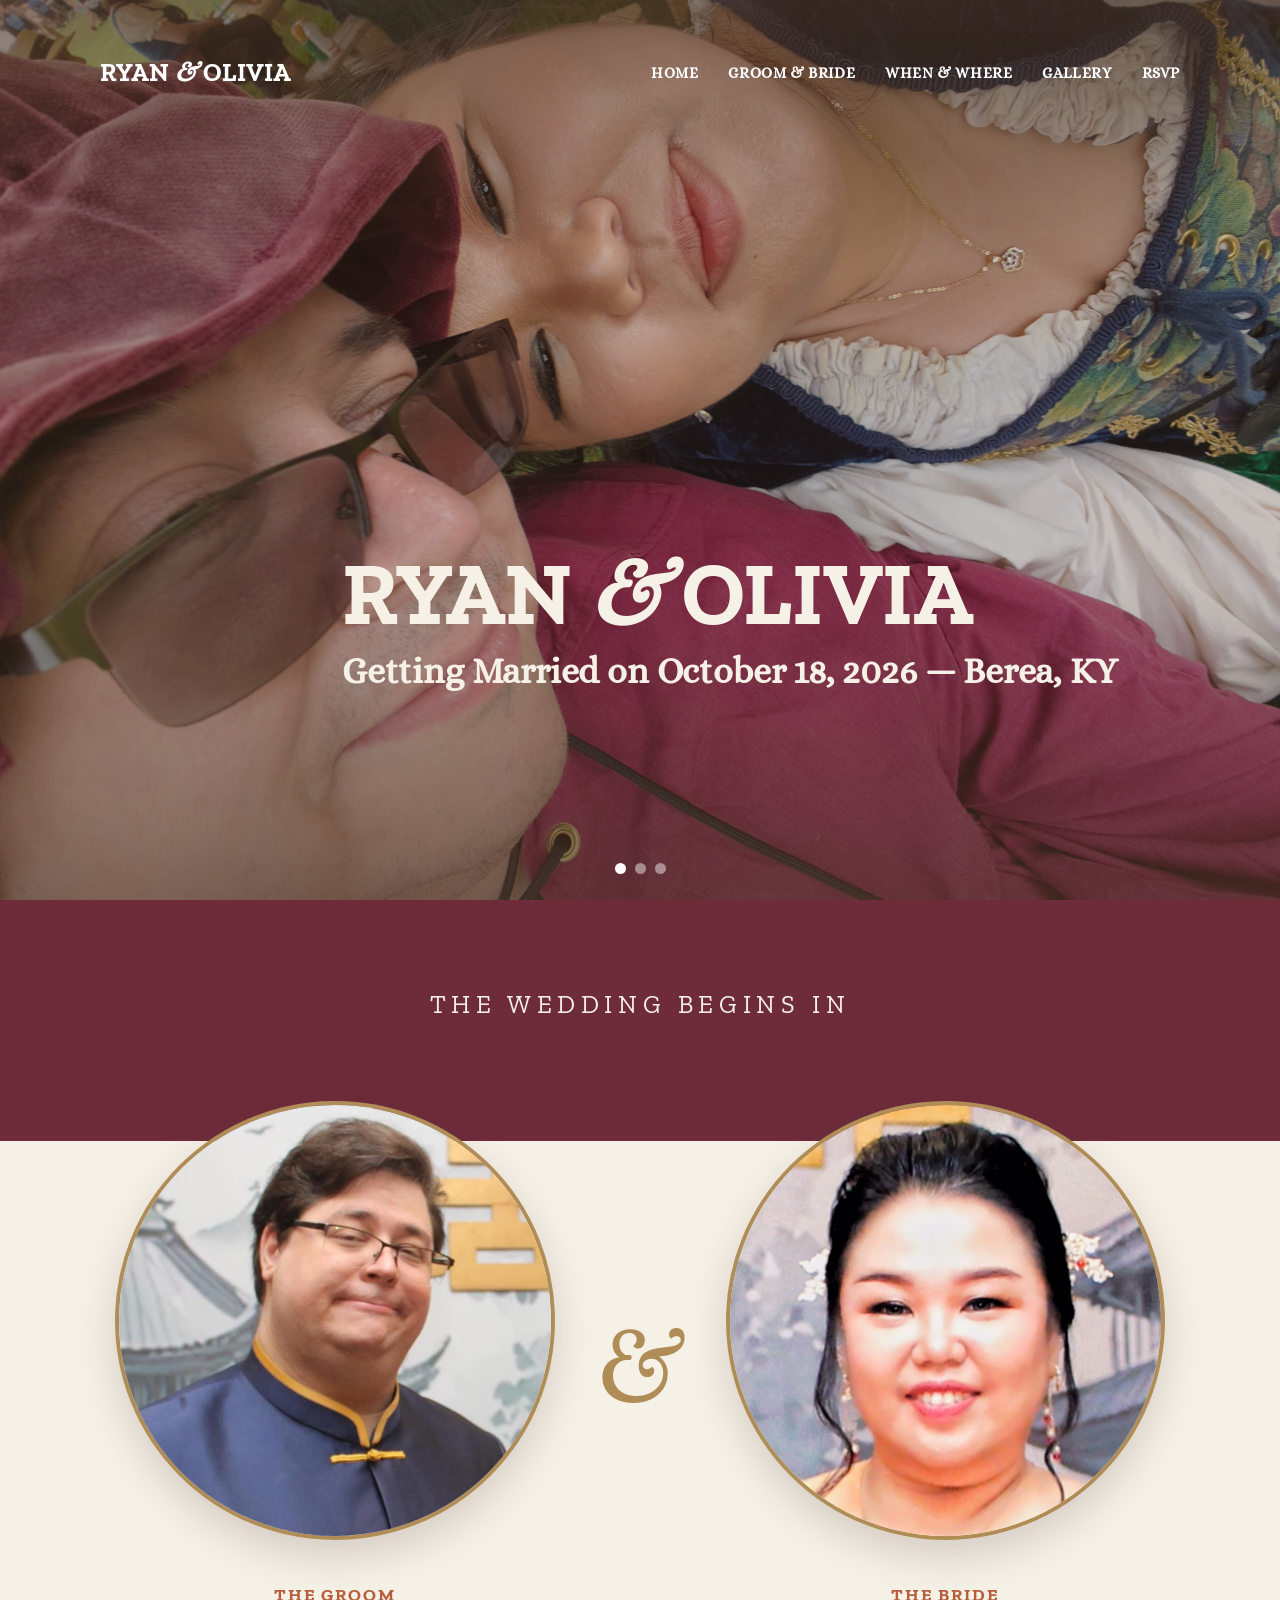
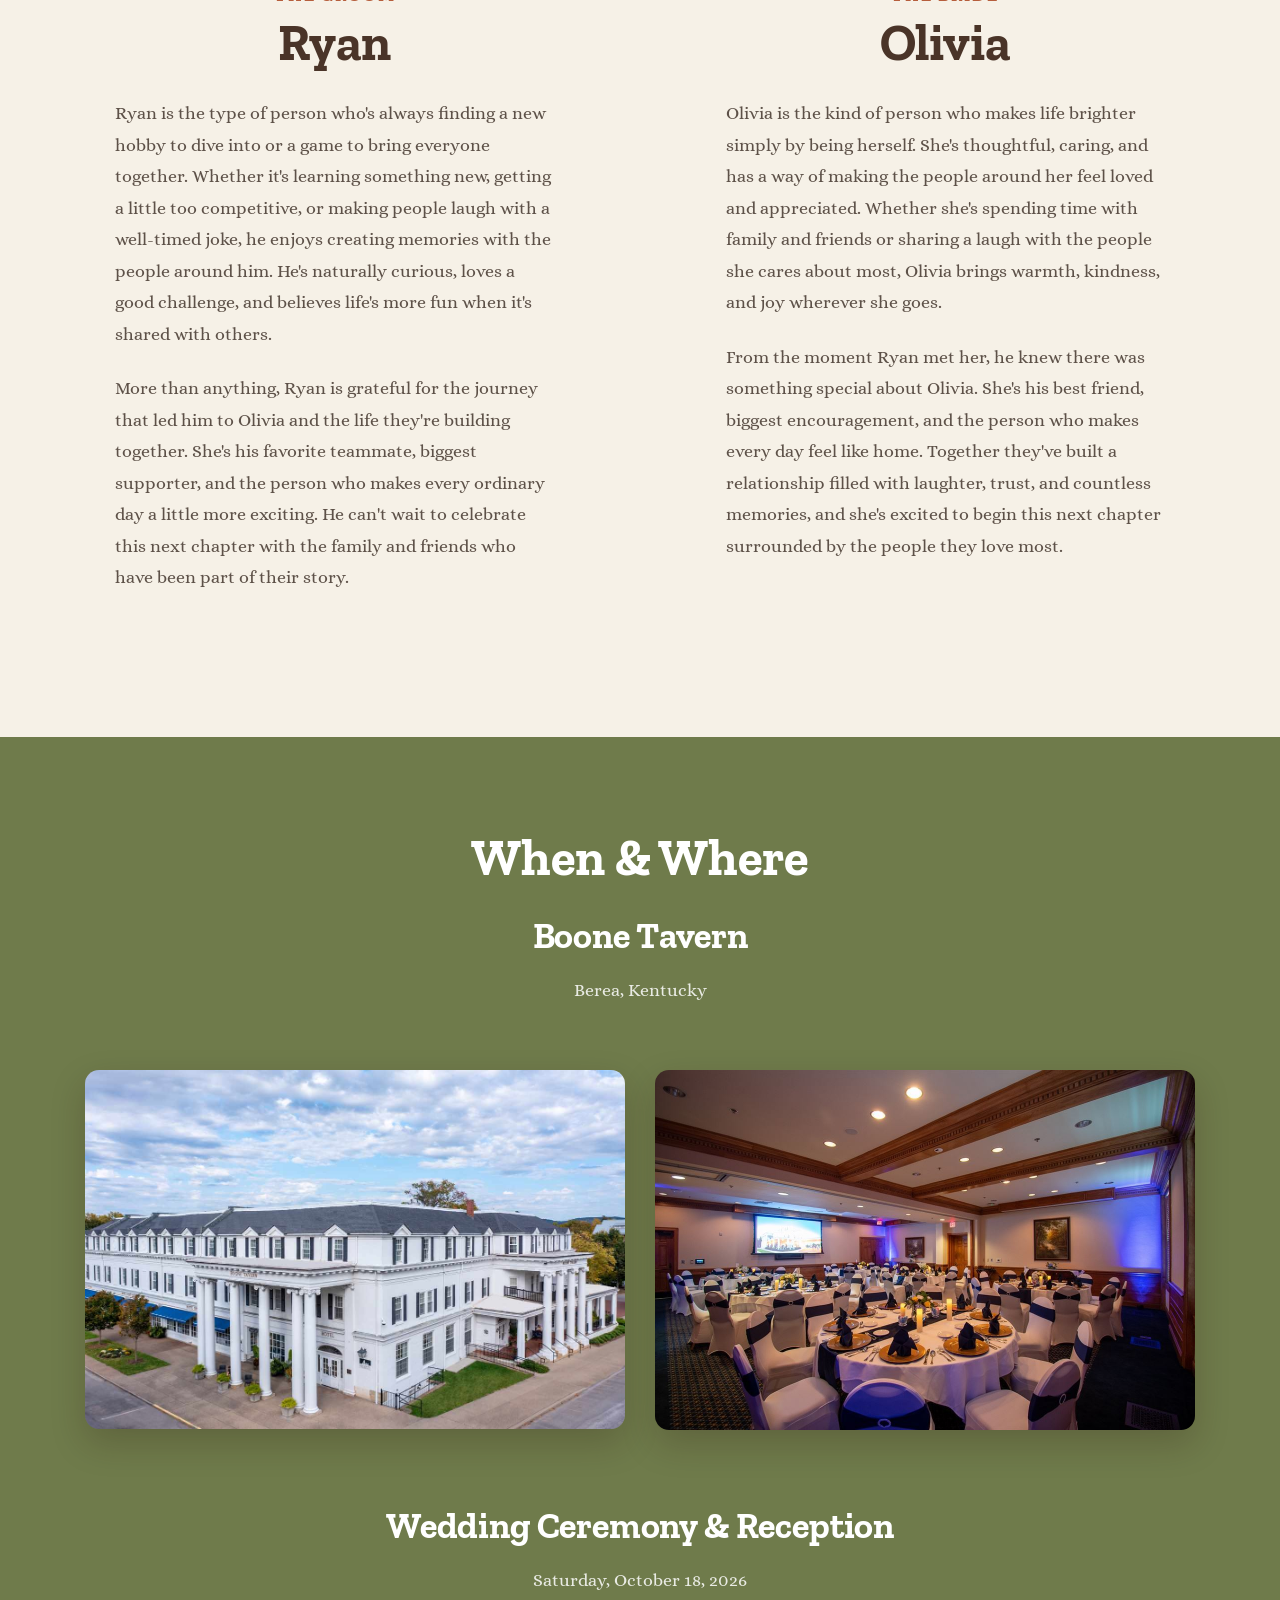
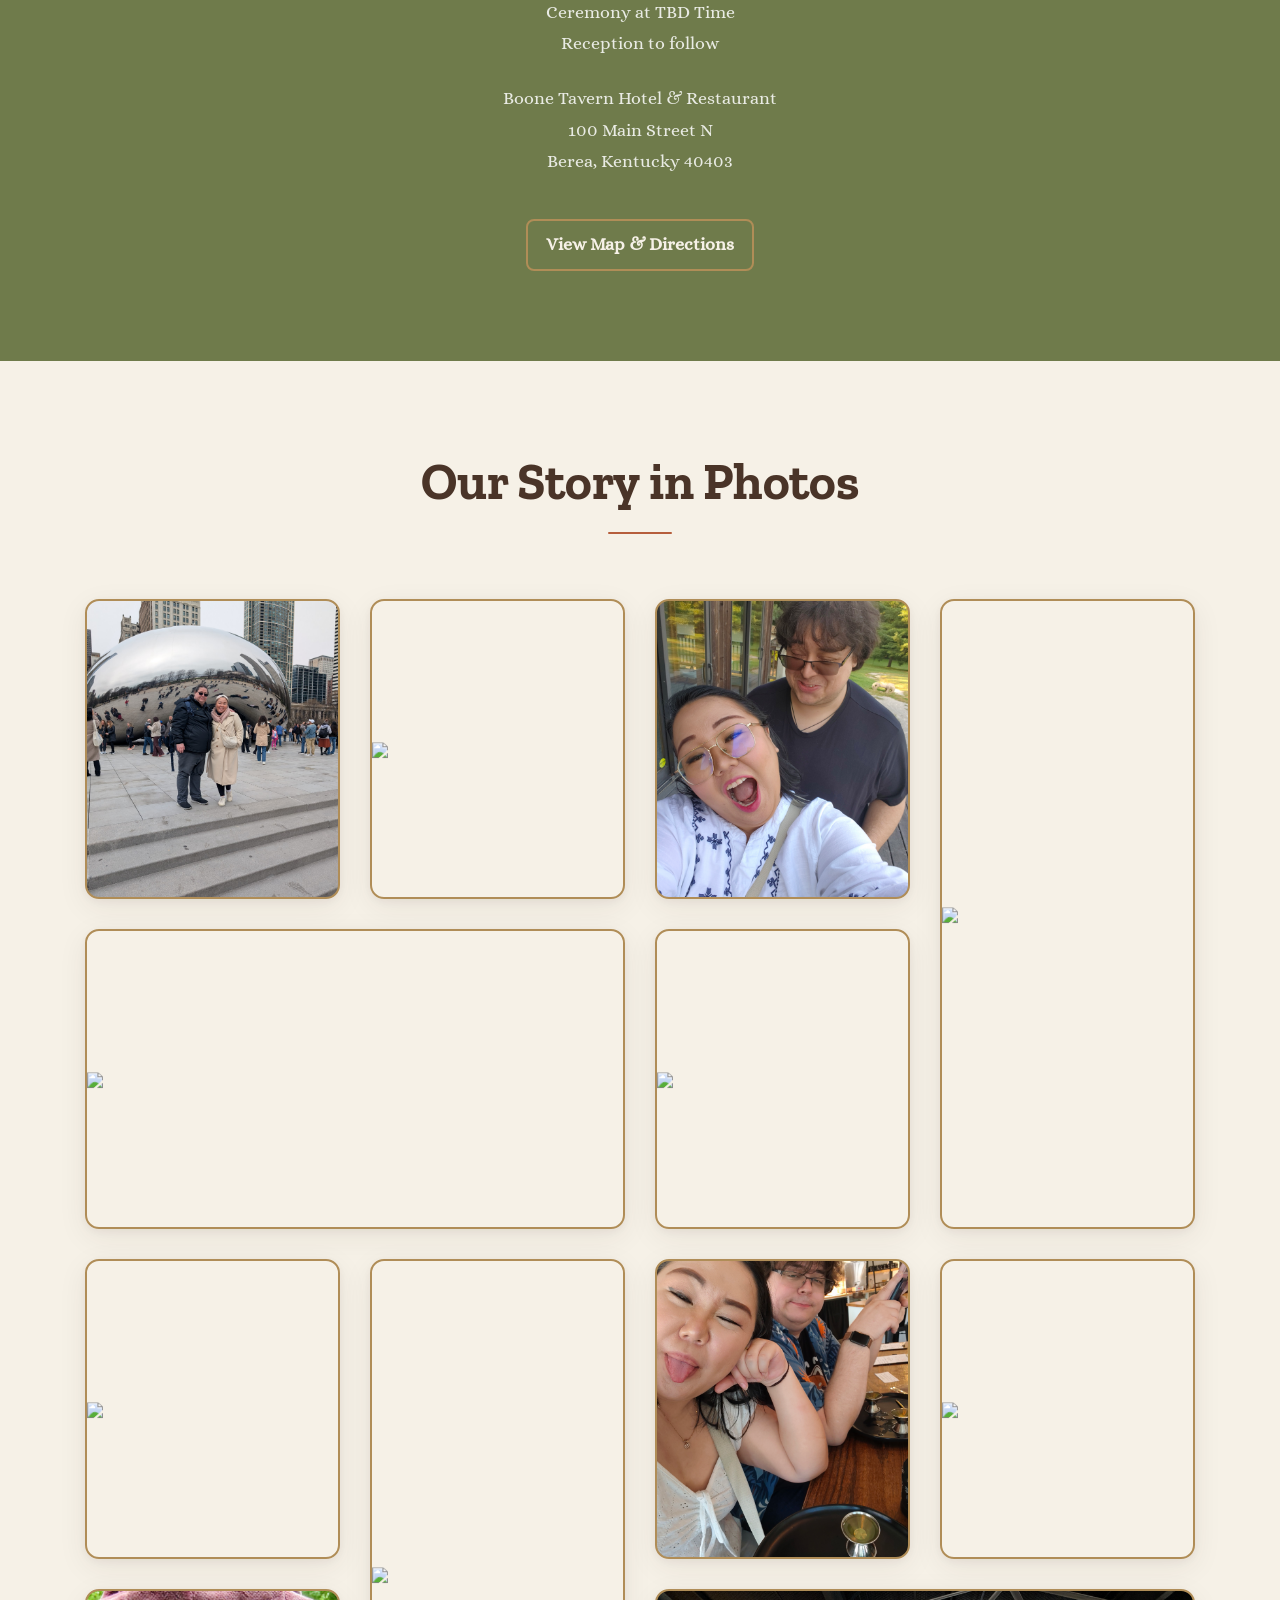
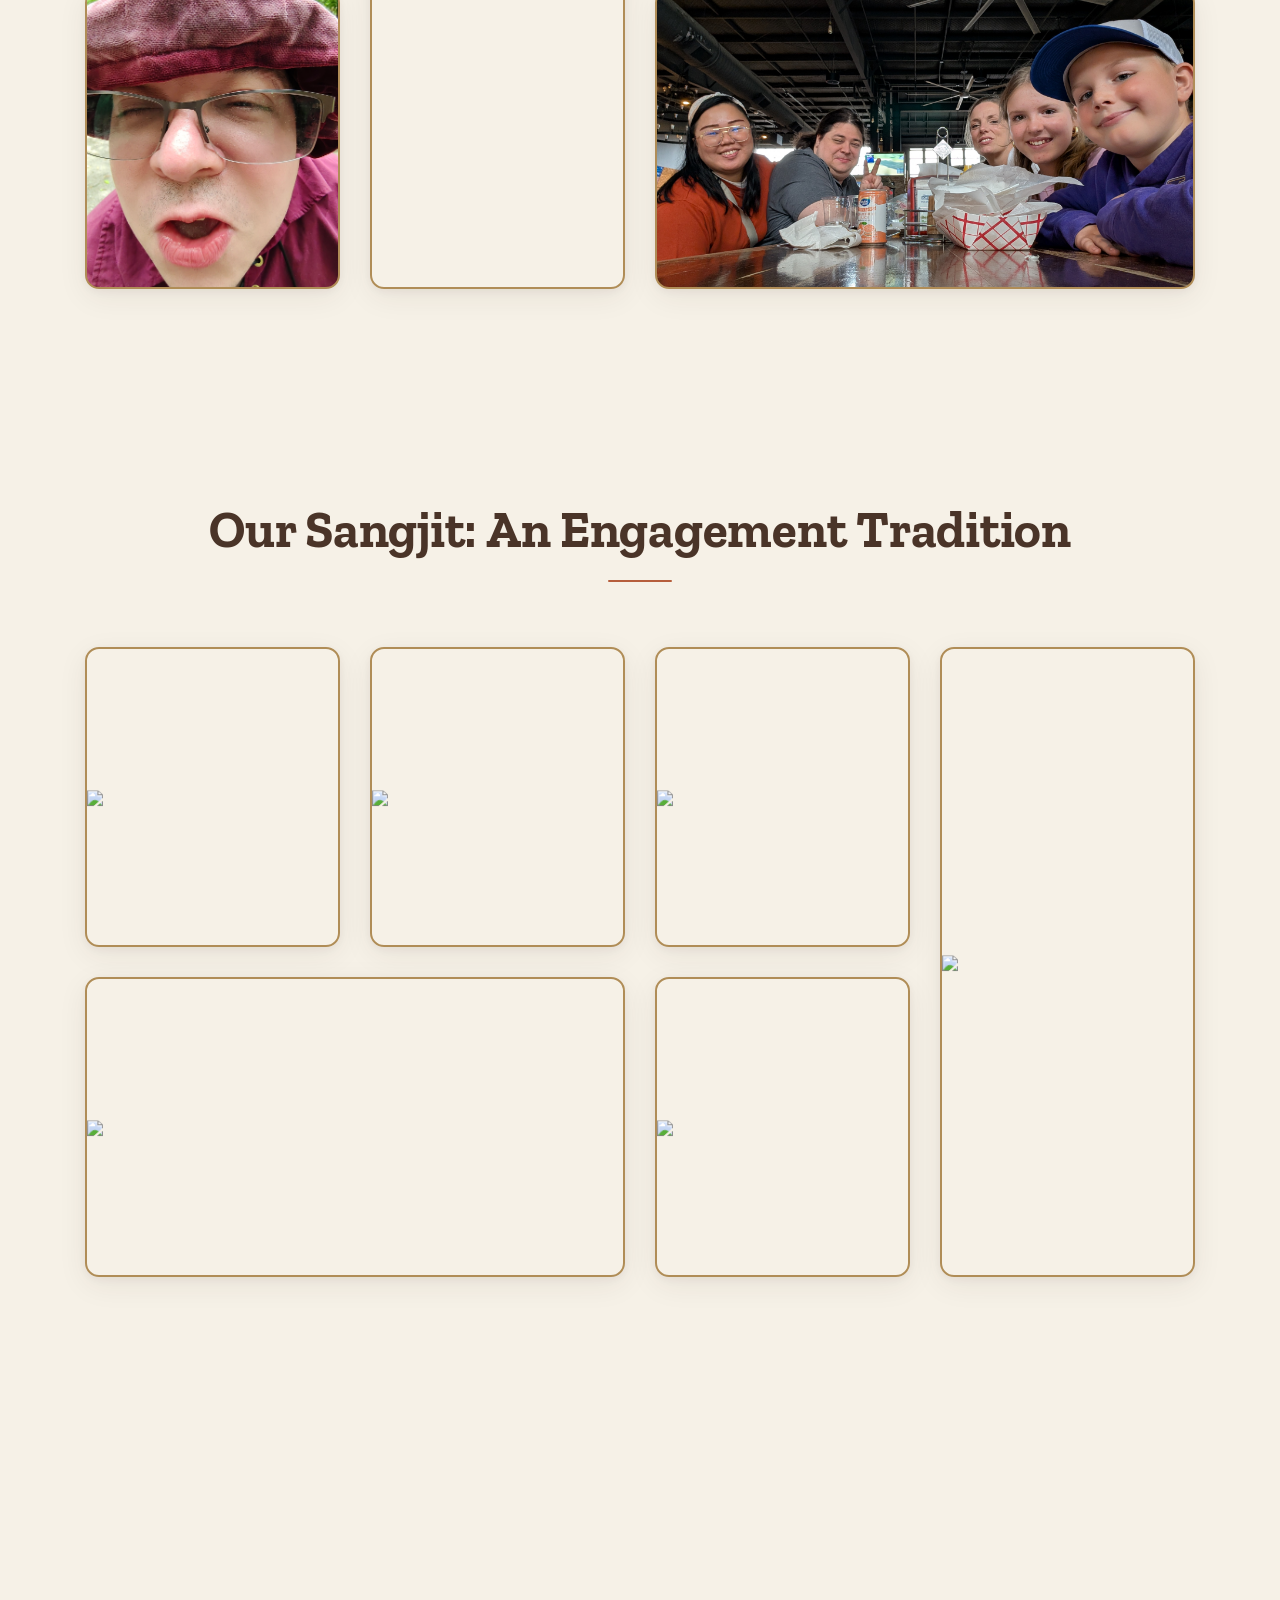
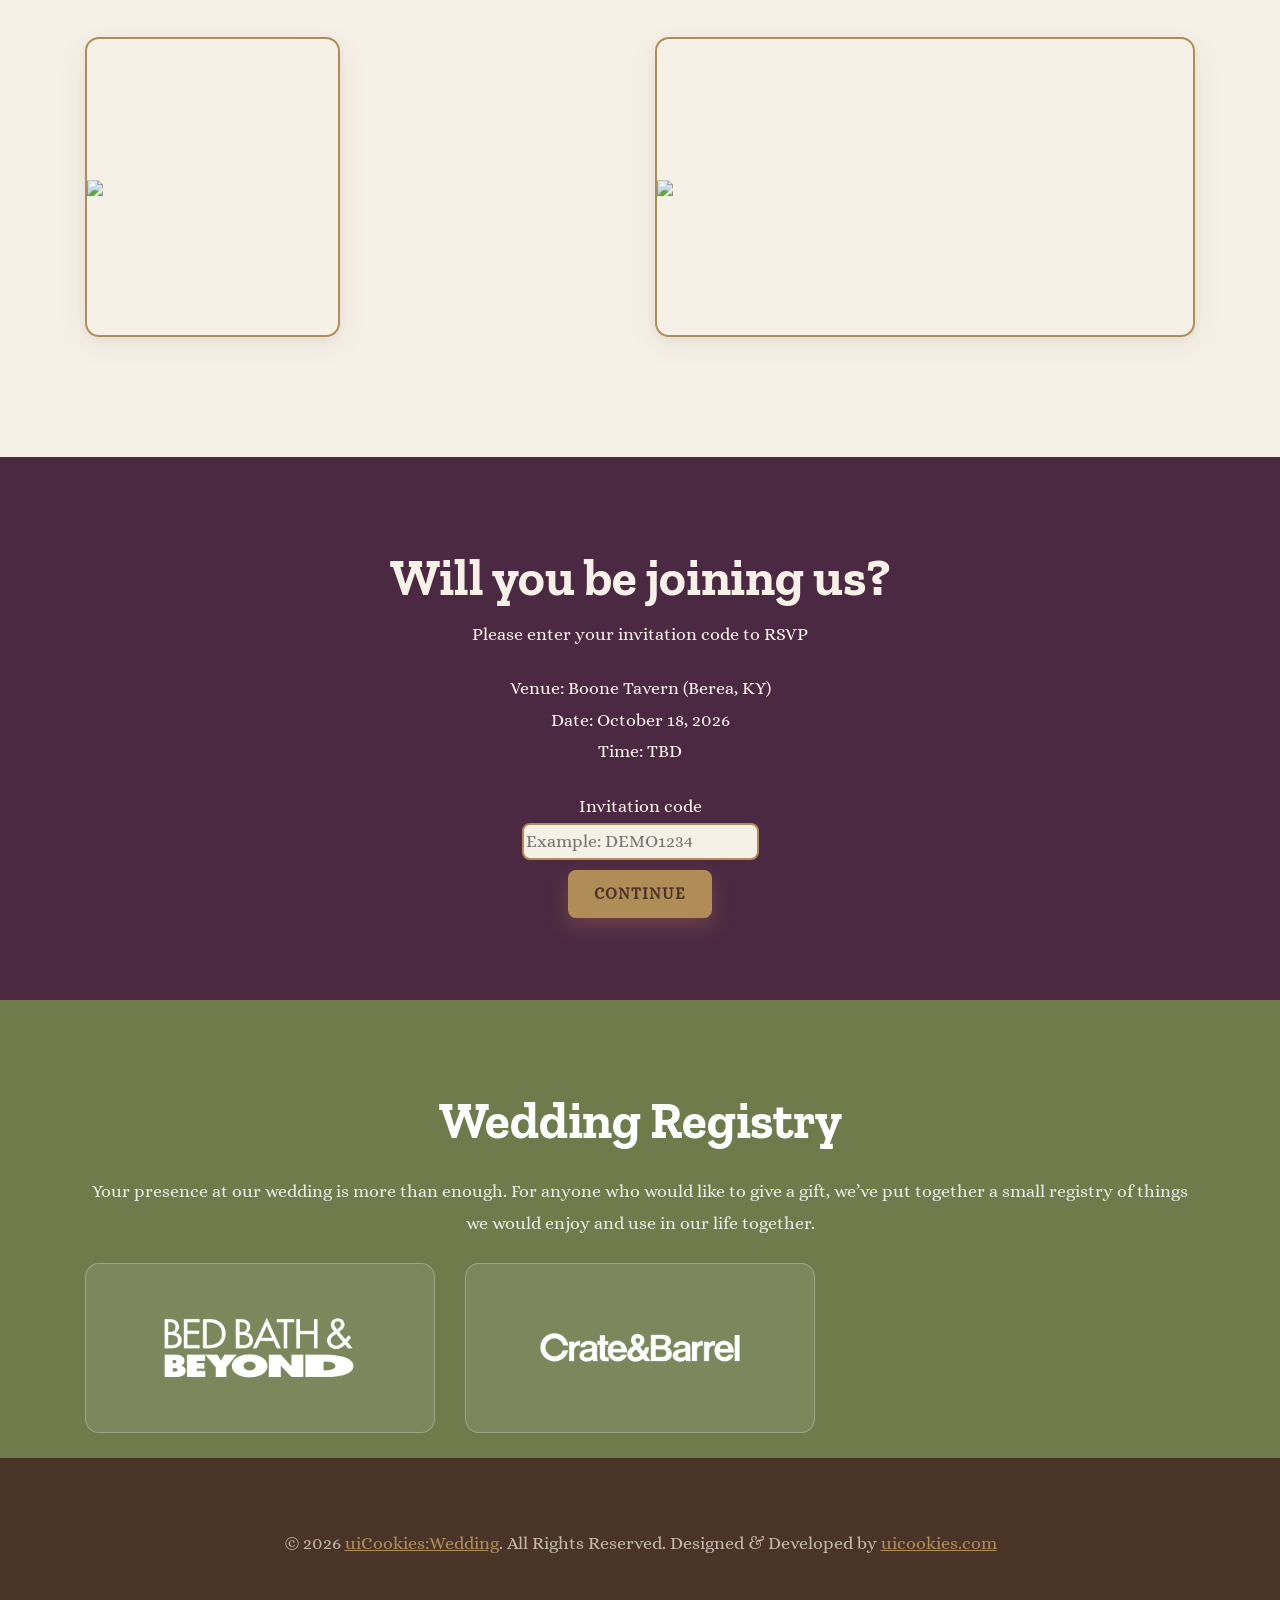
==== commit ea8287ce: "fixed spelling of sanjit to sangjit" ====
--- a/index.html
+++ b/index.html
@@ -80,7 +80,7 @@
 
           <div class="probootstrap-groom probootstrap-animate">
             <figure>
-              <img src="img/Ryan-Profile.png" alt="Free Bootstrap Template by uicookies.com" class="img-fluid">
+              <img src="img/Ryan-Profile.png"  class="img-fluid">
             </figure>
             <span class="probootstrap-caption">The Groom</span>
             <h2 class="text-center">Ryan</h2>
@@ -98,7 +98,7 @@
 
           <div class="probootstrap-bride probootstrap-animate">
             <figure>
-              <img src="img/Olivia-Profile.png" alt="Free Bootstrap Template by uicookies.com" class="img-fluid">
+              <img src="img/Olivia-Profile.png"  class="img-fluid">
             </figure>
             <span class="probootstrap-caption">The Bride</span>
             <h2 class="text-center">Olivia</h2>
@@ -126,49 +126,41 @@
           <p>Berea, Kentucky</p>
         </div>
       </div>
-<div class="row">
-  <div class="col-md-6 probootstrap-animate">
-    <p>
-      <img
-        src="img/BooneTavernHotel-Exterior.jpg"
-        alt="Boone Tavern in Berea, Kentucky"
-        class="img-fluid img-rounded">
-    </p>
-  </div>
-
-  <div class="col-md-6 probootstrap-animate">
-    <p>
-      <img
-        src="img/BooneTavernTables.jpg"
-        alt="Boone Tavern in Berea, Kentucky"
-        class="img-fluid img-rounded">
-    </p>
-  </div>
-</div>
-<div class="row">
-  <div class="col-md-12 probootstrap-animate text-center">
-    <h3>Wedding Ceremony &amp; Reception</h3>
-    <p>
-      Saturday, October 18, 2026<br>
-      Ceremony at TBD Time<br>
-      Reception to follow
-    </p>
-<p class="venue-address">
-  <a href="https://maps.app.goo.gl/8AkZMMZhtzEkcqrP8"
-     target="_blank"
-     rel="noopener noreferrer">
-    Boone Tavern Hotel &amp; Restaurant<br>
-    100 Main Street N<br>
-    Berea, Kentucky 40403
-  </a>
-</p>
-    <a href="https://maps.app.goo.gl/8AkZMMZhtzEkcqrP8"
-     target="_blank"
-     rel="noopener noreferrer" class="venue-map-link">
-    View Map &amp; Directions
-  </a>
-  </div>
-</div>
+      <div class="row">
+        <div class="col-md-6 probootstrap-animate">
+          <p>
+            <img src="img/BooneTavernHotel-Exterior.jpg" alt="Boone Tavern in Berea, Kentucky"
+              class="img-fluid img-rounded">
+          </p>
+        </div>
+
+        <div class="col-md-6 probootstrap-animate">
+          <p>
+            <img src="img/BooneTavernTables.jpg" alt="Boone Tavern in Berea, Kentucky" class="img-fluid img-rounded">
+          </p>
+        </div>
+      </div>
+      <div class="row">
+        <div class="col-md-12 probootstrap-animate text-center">
+          <h3>Wedding Ceremony &amp; Reception</h3>
+          <p>
+            Saturday, October 18, 2026<br>
+            Ceremony at TBD Time<br>
+            Reception to follow
+          </p>
+          <p class="venue-address">
+            <a href="https://maps.app.goo.gl/8AkZMMZhtzEkcqrP8" target="_blank" rel="noopener noreferrer">
+              Boone Tavern Hotel &amp; Restaurant<br>
+              100 Main Street N<br>
+              Berea, Kentucky 40403
+            </a>
+          </p>
+          <a href="https://maps.app.goo.gl/8AkZMMZhtzEkcqrP8" target="_blank" rel="noopener noreferrer"
+            class="venue-map-link">
+            View Map &amp; Directions
+          </a>
+        </div>
+      </div>
     </div>
   </div>
 
@@ -187,14 +179,14 @@
               <a class="probootstrap-image image-popup" href="img/us/01.jpg"
                 style="background-image: url(img/us/01.jpg)">
                 <div class="probootstrap-image-for-popup"><img src="img/us/01.jpg"
-                    alt="Free Bootstrap Template by uicookies.com" class="img-fluid"></div>
+                     class="img-fluid"></div>
               </a>
             </div>
             <div class="col-md-6 probootstrap-animate">
               <a class="probootstrap-image image-popup" href="img/us/02.jpg"
                 style="background-image: url(img/us/02.jpg)">
                 <div class="probootstrap-image-for-popup"><img src="img/us/02.jpg"
-                    alt="Free Bootstrap Template by uicookies.com" class="img-fluid"></div>
+                     class="img-fluid"></div>
               </a>
             </div>
           </div>
@@ -203,7 +195,7 @@
               <a class="probootstrap-image image-popup" href="img/us/10.jpg"
                 style="background-image: url(img/us/10.jpg)">
                 <div class="probootstrap-image-for-popup"><img src="img/us/10.jpg"
-                    alt="Free Bootstrap Template by uicookies.com" class="img-fluid"></div>
+                     class="img-fluid"></div>
               </a>
             </div>
           </div>
@@ -216,14 +208,14 @@
                   <a class="probootstrap-image image-popup" href="img/us/03.jpg"
                     style="background-image: url(img/us/03.jpg)">
                     <div class="probootstrap-image-for-popup"><img src="img/us/03.jpg"
-                        alt="Free Bootstrap Template by uicookies.com" class="img-fluid"></div>
+                         class="img-fluid"></div>
                   </a>
                 </div>
                 <div class="col-md-12 probootstrap-animate">
                   <a class="probootstrap-image image-popup" href="img/us/04.jpg"
                     style="background-image: url(img/us/04.jpg)">
                     <div class="probootstrap-image-for-popup"><img src="img/us/04.jpg"
-                        alt="Free Bootstrap Template by uicookies.com" class="img-fluid"></div>
+                         class="img-fluid"></div>
                   </a>
                 </div>
               </div>
@@ -232,7 +224,7 @@
               <a class="probootstrap-image  height-2x image-popup" href="img/us/12.jpg"
                 style="background-image: url(img/us/12.jpg)">
                 <div class="probootstrap-image-for-popup"><img src="img/us/12.jpg"
-                    alt="Free Bootstrap Template by uicookies.com" class="img-fluid"></div>
+                     class="img-fluid"></div>
               </a>
             </div>
           </div>
@@ -249,14 +241,14 @@
                   <a class="probootstrap-image image-popup" href="img/us/05.jpg"
                     style="background-image: url(img/us/05.jpg)">
                     <div class="probootstrap-image-for-popup"><img src="img/us/05.jpg"
-                        alt="Free Bootstrap Template by uicookies.com" class="img-fluid"></div>
+                         class="img-fluid"></div>
                   </a>
                 </div>
                 <div class="col-md-12 probootstrap-animate">
                   <a class="probootstrap-image image-popup" href="img/us/06.jpg"
                     style="background-image: url(img/us/06.jpg)">
                     <div class="probootstrap-image-for-popup"><img src="img/us/06.jpg"
-                        alt="Free Bootstrap Template by uicookies.com" class="img-fluid"></div>
+                         class="img-fluid"></div>
                   </a>
                 </div>
               </div>
@@ -265,7 +257,7 @@
               <a class="probootstrap-image  height-2x image-popup" href="img/us/07.jpg"
                 style="background-image: url(img/us/07.jpg)">
                 <div class="probootstrap-image-for-popup"><img src="img/us/07.jpg"
-                    alt="Free Bootstrap Template by uicookies.com" class="img-fluid"></div>
+                     class="img-fluid"></div>
               </a>
             </div>
           </div>
@@ -276,14 +268,14 @@
               <a class="probootstrap-image image-popup" href="img/us/08.jpg"
                 style="background-image: url(img/us/08.jpg)">
                 <div class="probootstrap-image-for-popup"><img src="img/us/08.jpg"
-                    alt="Free Bootstrap Template by uicookies.com" class="img-fluid"></div>
+                     class="img-fluid"></div>
               </a>
             </div>
             <div class="col-md-6 probootstrap-animate">
               <a class="probootstrap-image image-popup" href="img/us/10.jpg"
                 style="background-image: url(img/us/10.jpg)">
                 <div class="probootstrap-image-for-popup"><img src="img/us/10.jpg"
-                    alt="Free Bootstrap Template by uicookies.com" class="img-fluid"></div>
+                     class="img-fluid"></div>
               </a>
             </div>
           </div>
@@ -292,7 +284,7 @@
               <a class="probootstrap-image image-popup" href="img/us/11.jpg"
                 style="background-image: url(img/us/11.jpg)">
                 <div class="probootstrap-image-for-popup"><img src="img/us/11.jpg"
-                    alt="Free Bootstrap Template by uicookies.com" class="img-fluid"></div>
+                     class="img-fluid"></div>
               </a>
             </div>
           </div>
@@ -303,11 +295,11 @@
   </section>
 
 
-  <section class="probootstrap-section" data-section="sanjit">
+  <section class="probootstrap-section" data-section="sangjit">
     <div class="container">
       <div class="row mb40 probootstrap-animate">
         <div class="col-md-12 text-center">
-          <h2>Our Sanjit: An Engagement Tradition</h2>
+          <h2>Our Sangjit: An Engagement Tradition</h2>
         </div>
       </div>
 
@@ -318,14 +310,14 @@
               <a class="probootstrap-image image-popup" href="img/sanjit/IMG_0067.JPG"
                 style="background-image: url(img/sanjit/IMG_0067.JPG)">
                 <div class="probootstrap-image-for-popup"><img src="img/sanjit/IMG_0067.JPG"
-                    alt="Free Bootstrap Template by uicookies.com" class="img-fluid"></div>
+                     class="img-fluid"></div>
               </a>
             </div>
             <div class="col-md-6 probootstrap-animate">
               <a class="probootstrap-image image-popup" href="img/sanjit/IMG_0074.JPG"
                 style="background-image: url(img/sanjit/IMG_0074.JPG)">
                 <div class="probootstrap-image-for-popup"><img src="img/sanjit/IMG_0074.JPG"
-                    alt="Free Bootstrap Template by uicookies.com" class="img-fluid"></div>
+                     class="img-fluid"></div>
               </a>
             </div>
           </div>
@@ -334,7 +326,7 @@
               <a class="probootstrap-image image-popup" href="img/sanjit/IMG_0222.JPG"
                 style="background-image: url(img/sanjit/IMG_0222.JPG)">
                 <div class="probootstrap-image-for-popup"><img src="img/sanjit/IMG_0222.JPG"
-                    alt="Free Bootstrap Template by uicookies.com" class="img-fluid"></div>
+                     class="img-fluid"></div>
               </a>
             </div>
           </div>
@@ -347,14 +339,14 @@
                   <a class="probootstrap-image image-popup" href="img/sanjit/IMG_0100.JPG"
                     style="background-image: url(img/sanjit/IMG_0100.JPG)">
                     <div class="probootstrap-image-for-popup"><img src="img/sanjit/IMG_0100.JPG"
-                        alt="Free Bootstrap Template by uicookies.com" class="img-fluid"></div>
+                         class="img-fluid"></div>
                   </a>
                 </div>
                 <div class="col-md-12 probootstrap-animate">
                   <a class="probootstrap-image image-popup" href="img/sanjit/IMG_0109.JPG"
                     style="background-image: url(img/sanjit/IMG_0109.JPG)">
                     <div class="probootstrap-image-for-popup"><img src="img/sanjit/IMG_0109.JPG"
-                        alt="Free Bootstrap Template by uicookies.com" class="img-fluid"></div>
+                         class="img-fluid"></div>
                   </a>
                 </div>
               </div>
@@ -363,7 +355,7 @@
               <a class="probootstrap-image  height-2x image-popup" href="img/sanjit/IMG_0132.JPG"
                 style="background-image: url(img/sanjit/IMG_0132.JPG)">
                 <div class="probootstrap-image-for-popup"><img src="img/sanjit/IMG_0132.JPG"
-                    alt="Free Bootstrap Template by uicookies.com" class="img-fluid"></div>
+                     class="img-fluid"></div>
               </a>
             </div>
           </div>
@@ -380,14 +372,14 @@
                   <a class="probootstrap-image image-popup" href="img/sanjit/IMG_0090.JPG"
                     style="background-image: url(img/sanjit/IMG_0090.JPG)">
                     <div class="probootstrap-image-for-popup"><img src="img/sanjit/IMG_0090.JPG"
-                        alt="Free Bootstrap Template by uicookies.com" class="img-fluid"></div>
+                         class="img-fluid"></div>
                   </a>
                 </div>
                 <div class="col-md-12 probootstrap-animate">
                   <a class="probootstrap-image image-popup" href="img/sanjit/IMG_0279.JPG"
                     style="background-image: url(img/sanjit/IMG_0279.JPG)">
                     <div class="probootstrap-image-for-popup"><img src="img/sanjit/IMG_0279.JPG"
-                        alt="Free Bootstrap Template by uicookies.com" class="img-fluid"></div>
+                         class="img-fluid"></div>
                   </a>
                 </div>
               </div>
@@ -396,7 +388,7 @@
               <a class="probootstrap-image  height-2x image-popup" href="img/sanjit/IMG_9748.JPG"
                 style="background-image: url(img/sanjit/IMG_9748.JPG)">
                 <div class="probootstrap-image-for-popup"><img src="img/sanjit/IMG_9748.JPG"
-                    alt="Free Bootstrap Template by uicookies.com" class="img-fluid"></div>
+                     class="img-fluid"></div>
               </a>
             </div>
           </div>
@@ -407,14 +399,14 @@
               <a class="probootstrap-image image-popup" href="img/sanjit/IMG_9958.JPG"
                 style="background-image: url(img/sanjit/IMG_9958.JPG)">
                 <div class="probootstrap-image-for-popup"><img src="img/sanjit/IMG_9958.JPG"
-                    alt="Free Bootstrap Template by uicookies.com" class="img-fluid"></div>
+                     class="img-fluid"></div>
               </a>
             </div>
             <div class="col-md-6 probootstrap-animate">
               <a class="probootstrap-image image-popup" href="img/sanjit/IMG_9979.JPG"
                 style="background-image: url(img/sanjit/IMG_9979.JPG)">
                 <div class="probootstrap-image-for-popup"><img src="img/sanjit/IMG_9979.JPG"
-                    alt="Free Bootstrap Template by uicookies.com" class="img-fluid"></div>
+                     class="img-fluid"></div>
               </a>
             </div>
           </div>
@@ -423,7 +415,7 @@
               <a class="probootstrap-image image-popup" href="img/sanjit/IMG_9987.JPG"
                 style="background-image: url(img/sanjit/IMG_9987.JPG)">
                 <div class="probootstrap-image-for-popup"><img src="img/sanjit/IMG_9987.JPG"
-                    alt="Free Bootstrap Template by uicookies.com" class="img-fluid"></div>
+                     class="img-fluid"></div>
               </a>
             </div>
           </div>
@@ -440,7 +432,7 @@
           <div>
             <h2 class="mt0 mb10 probootstrap-animate">Will you be joining us?</h2>
             <p>Please enter your invitation code to RSVP</p>
-            <p>Venue: Boone Tavern (Berea, KY)<br/>Date: October 18, 2026<br/>Time: TBD</p>
+            <p>Venue: Boone Tavern (Berea, KY)<br />Date: October 18, 2026<br />Time: TBD</p>
             <div>
               <section id="lookupSection">
                 <div class="form-group">
@@ -450,7 +442,8 @@
                   <input id="partyCode" autocomplete="off" placeholder="Example: DEMO1234">
                 </div>
                 <div class="form-group">
-                  <input id="lookupButton" type="button" class="btn btn-primary btn-lg" value="Continue" style="margin-top: 10px; margin-bottom: 10px;">
+                  <input id="lookupButton" type="button" class="btn btn-primary btn-lg" value="Continue"
+                    style="margin-top: 10px; margin-bottom: 10px;">
                 </div>
               </section>
 
@@ -483,20 +476,23 @@
       <div class="row">
         <div class="col-md-12 probootstrap-animate">
           <h2 class="mt0">Wedding Registry</h2>
-          <p>Your presence at our wedding is more than enough. For anyone who would like to give a gift, we’ve put together a small registry of things we would enjoy and use in our life together.</p>
+          <p>Your presence at our wedding is more than enough. For anyone who would like to give a gift, we’ve put
+            together a small registry of things we would enjoy and use in our life together.</p>
         </div>
       </div>
       <div class="row">
         <div class="col-md-4 col-sm-4 col-12 probootstrap-animate">
-          <a href="https://bedbathandbeyond.myregistry.com/wedding-registry/ryan-hagood-and-olivia-hagood-lexington-ky/5573155" class="btn-register"><img src="img/bbab.png" alt="Bed Bath & Beyond Registry"
-              class="img-fluid"></a>
+          <a href="https://bedbathandbeyond.myregistry.com/wedding-registry/ryan-hagood-and-olivia-hagood-lexington-ky/5573155"
+            class="btn-register"><img src="img/bbab.png" alt="Bed Bath & Beyond Registry" class="img-fluid"></a>
         </div>
         <div class="col-md-4 col-sm-4 col-12 probootstrap-animate">
-          <a href="https://www.crateandbarrel.com/gift-registry/ryan-hagood-and-olivia-hagood/r7609584" class="btn-register"><img src="img/cnb.png" class="img-fluid registry-logo registry-logo-crate" alt="Crate & Barrel"></a>
+          <a href="https://www.crateandbarrel.com/gift-registry/ryan-hagood-and-olivia-hagood/r7609584"
+            class="btn-register"><img src="img/cnb.png" class="img-fluid registry-logo registry-logo-crate"
+              alt="Crate & Barrel"></a>
         </div>
         <div class="col-md-4 col-sm-4 col-12 probootstrap-animate">
-          <a href="https://www.amazon.com/wedding/guest-view/1ESVU59W9YUGP" class="btn-register"><img src="img/amazon.png" alt="Amazon Registry"
-              class="img-fluid"></a>
+          <a href="https://www.amazon.com/wedding/guest-view/1ESVU59W9YUGP" class="btn-register"><img
+              src="img/amazon.png" alt="Amazon Registry" class="img-fluid"></a>
         </div>
       </div>
     </div>
@@ -507,8 +503,7 @@
       <div class="row">
         <div class="col-md-12">
           &copy; 2026 <a href="https://uicookies.com/">uiCookies:Wedding</a>. All Rights Reserved. Designed &amp;
-          Developed by <a href="https://uicookies.com">uicookies.com</a> <br> Demo Images by <a
-            href="https://unsplash.com">Unsplash</a>
+          Developed by <a href="https://uicookies.com">uicookies.com</a>
         </div>
       </div>
     </div>
@@ -519,9 +514,6 @@
   <script src="js/vendor/bootstrap.bundle.min.js"></script>
   <script src="js/custom.js"></script>
   <script src="js/rsvp.js"></script>
-
-  <!-- Google Map -->
-
 </body>
 
 </html>
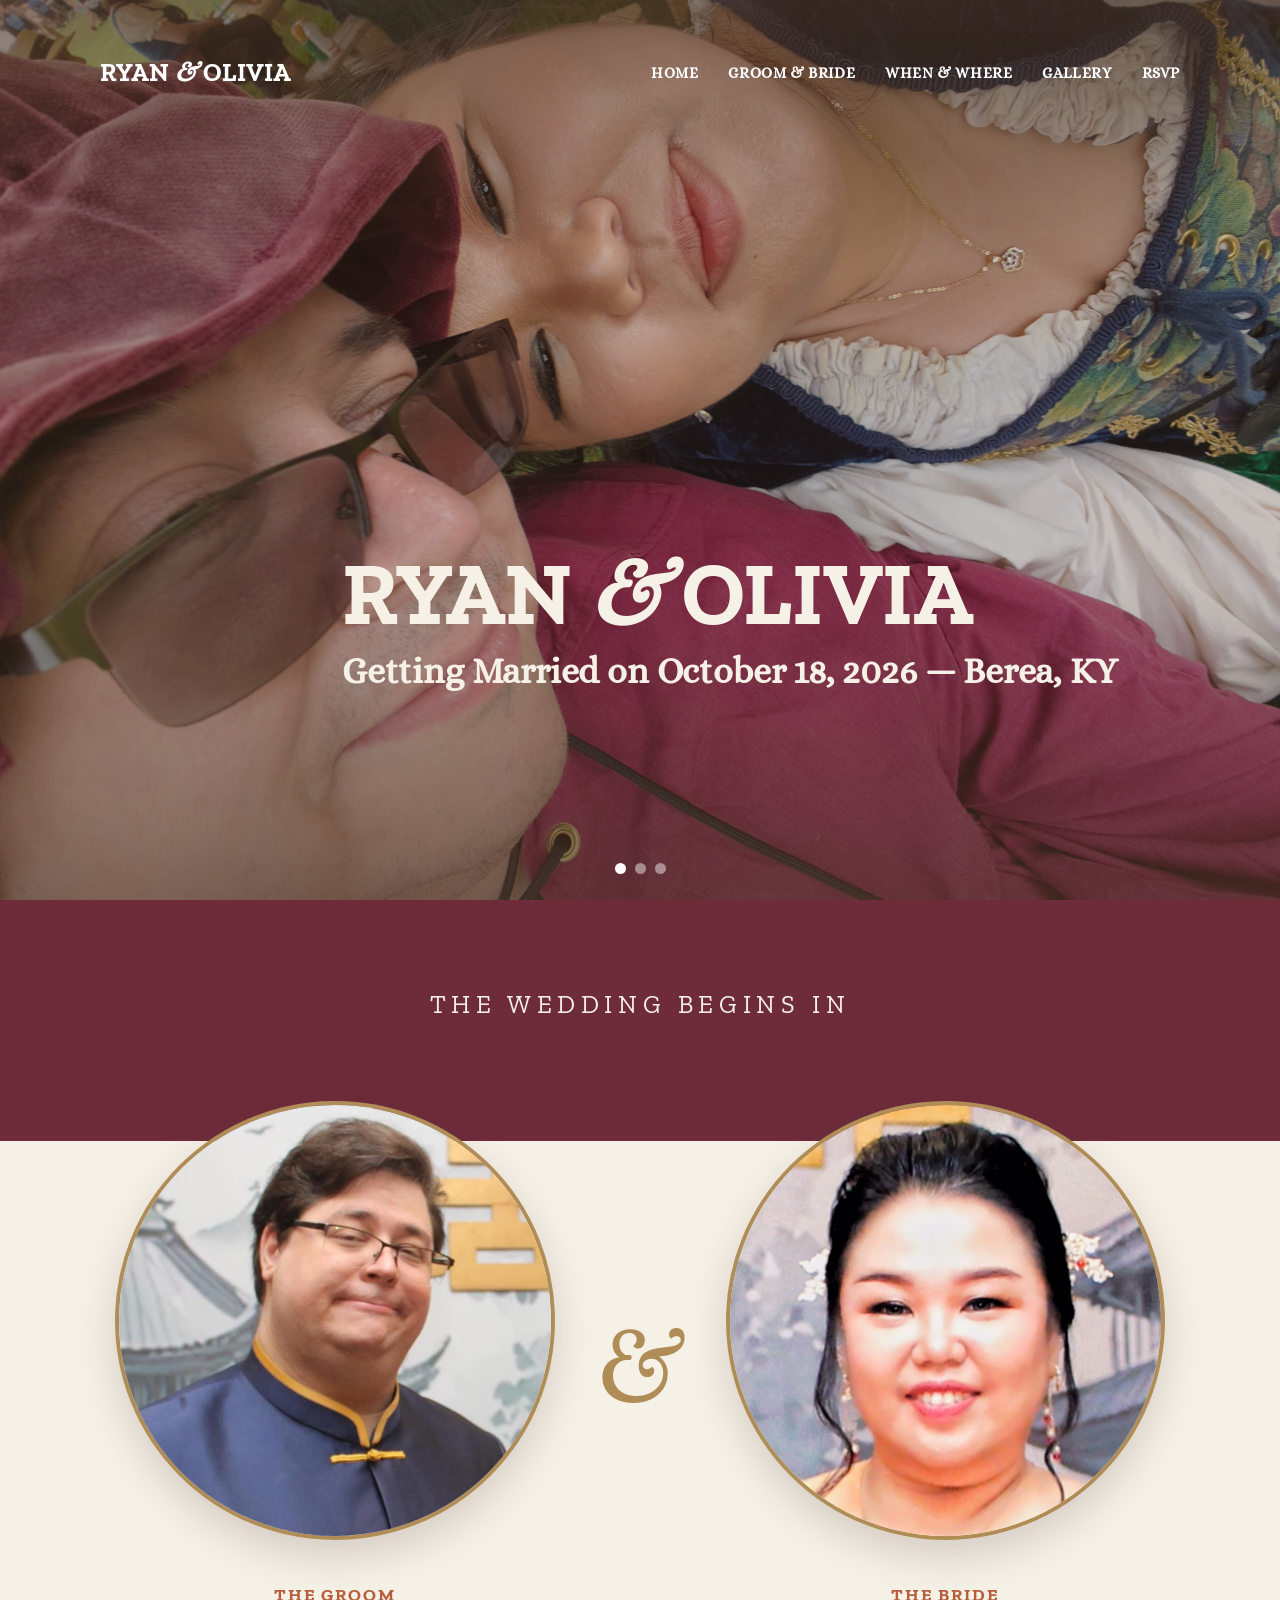
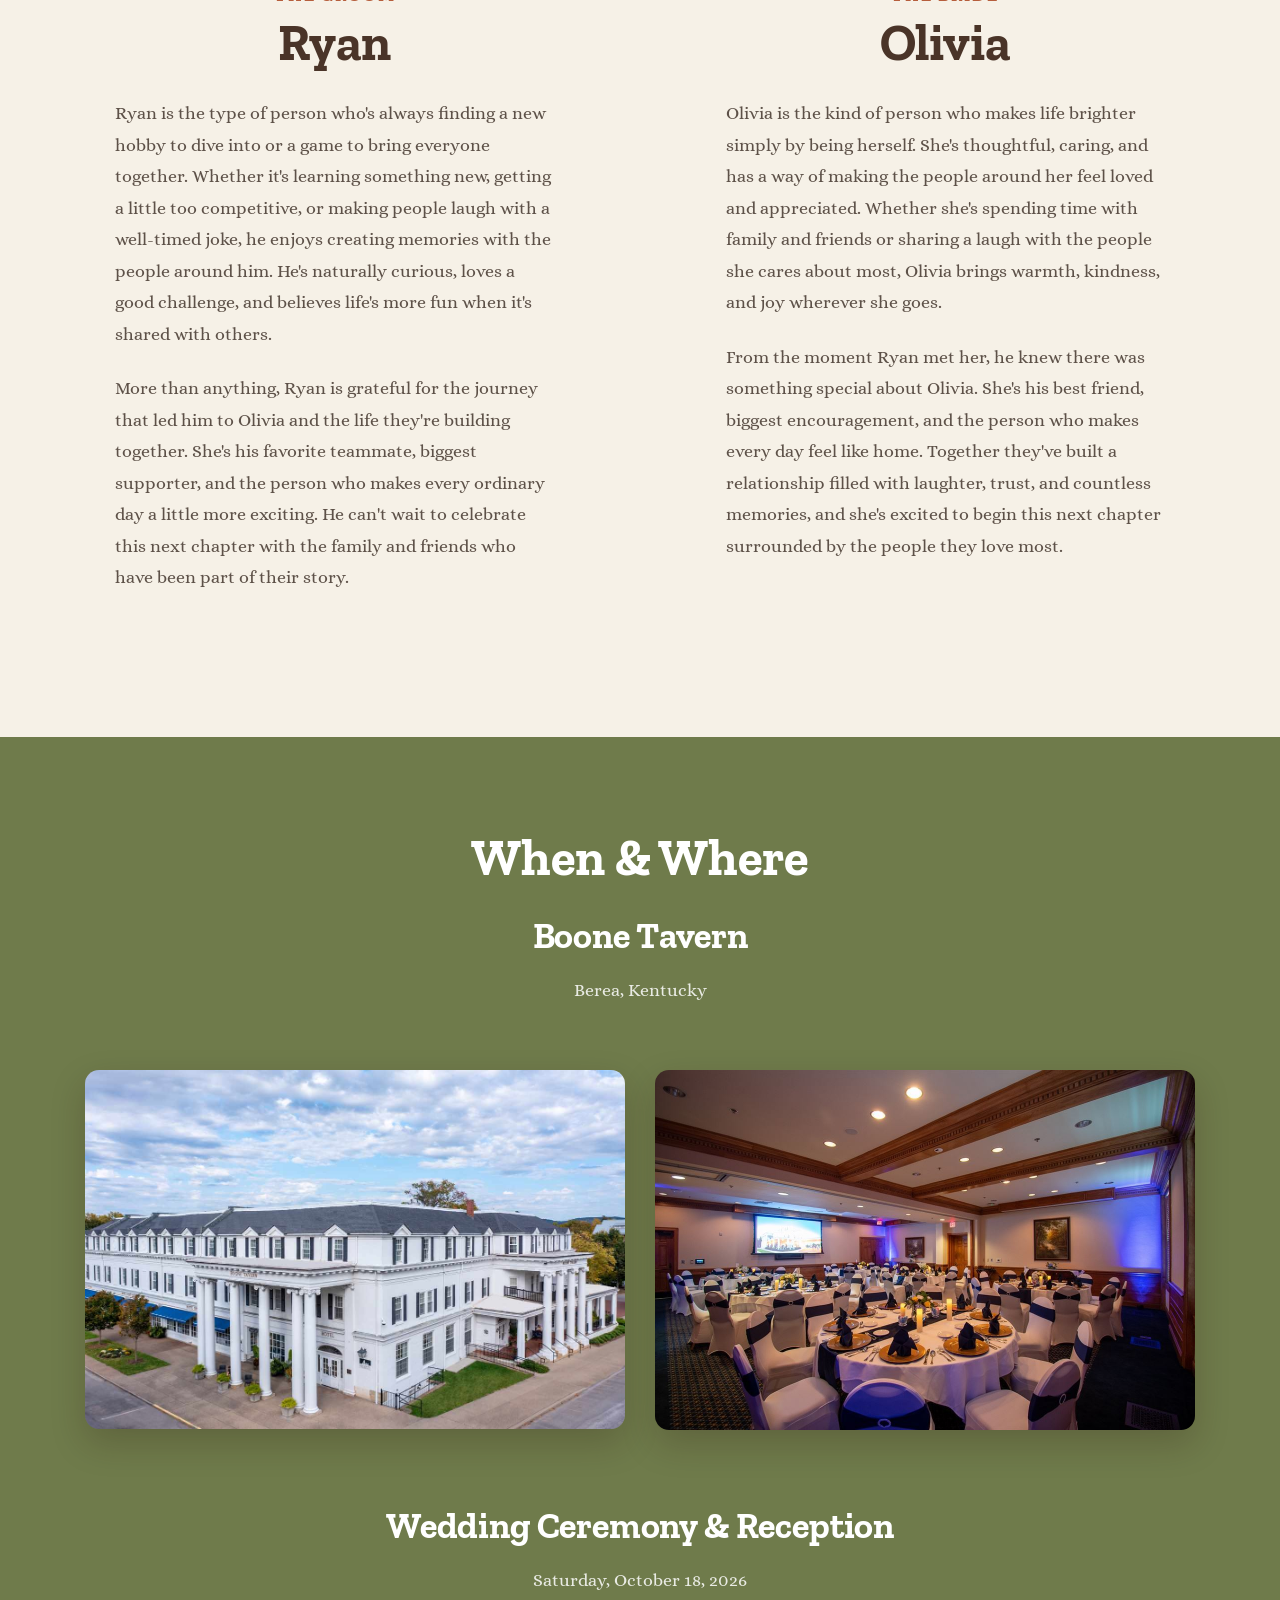
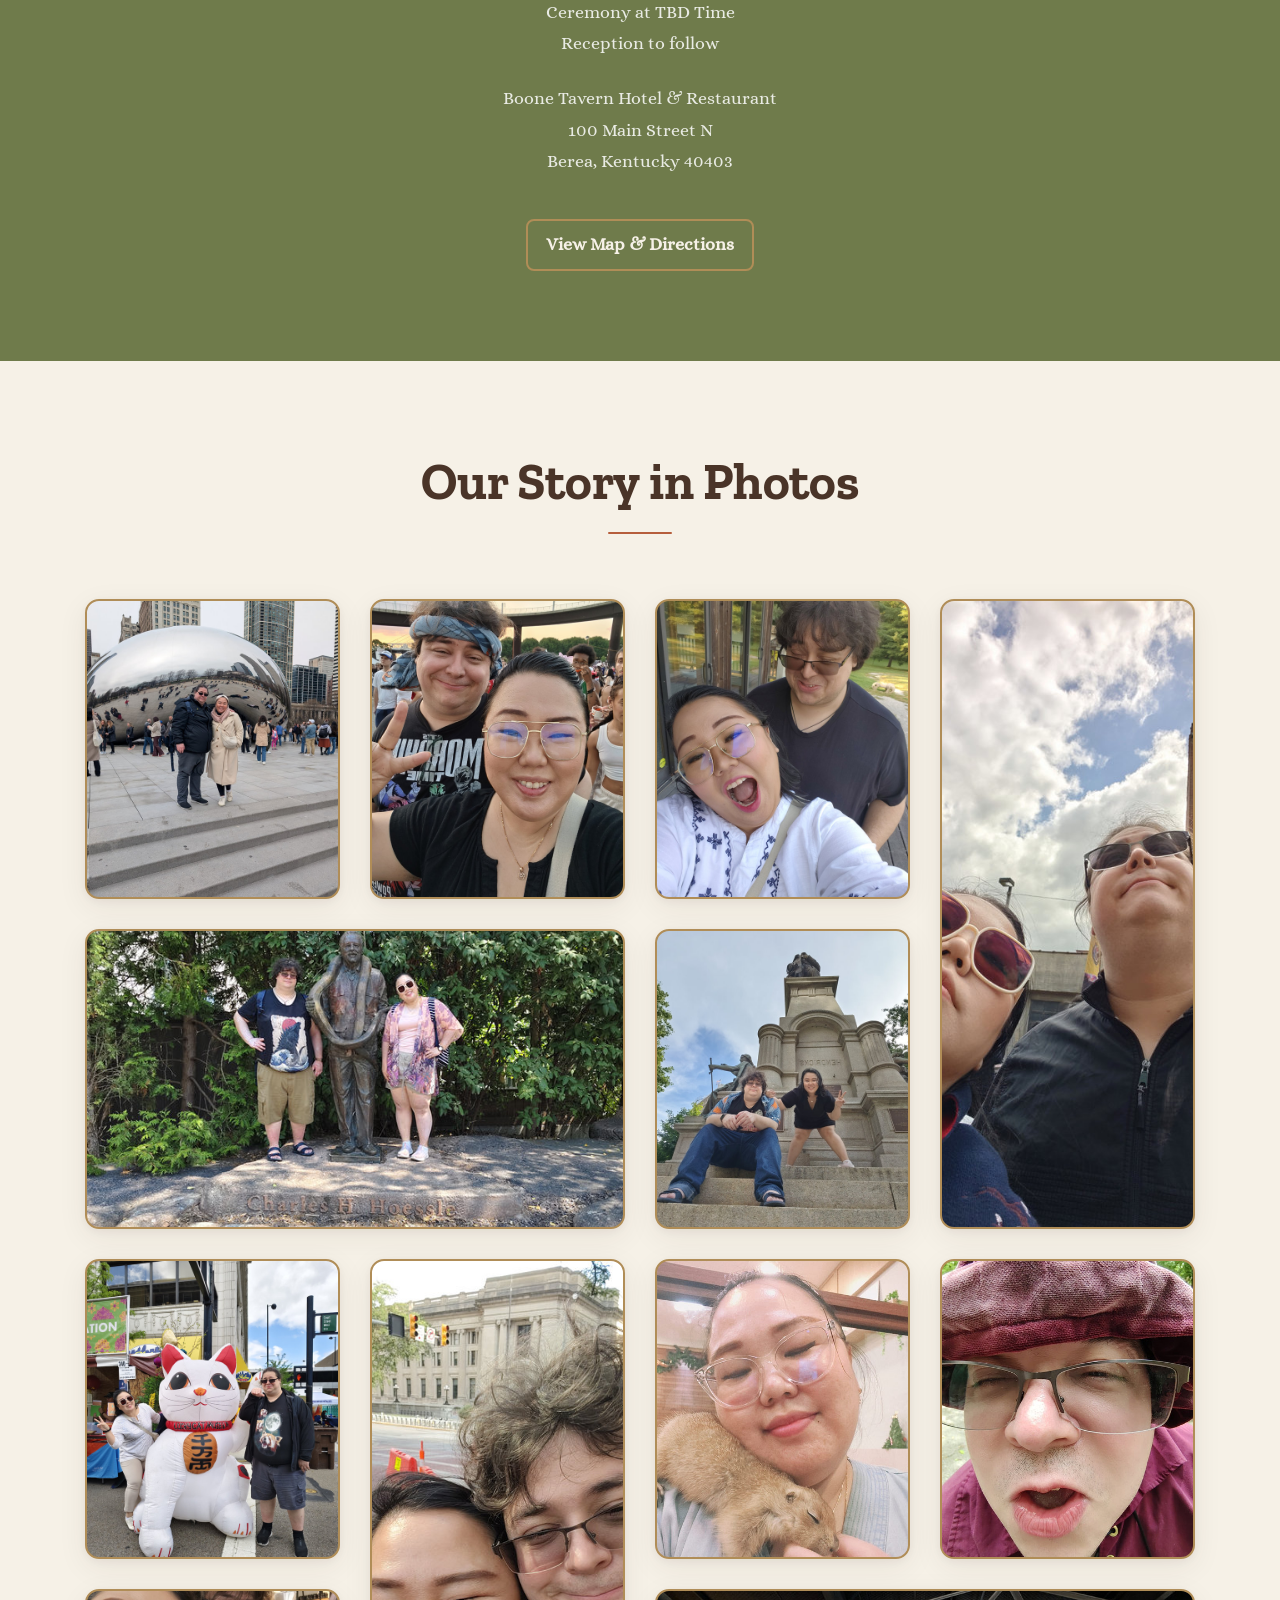
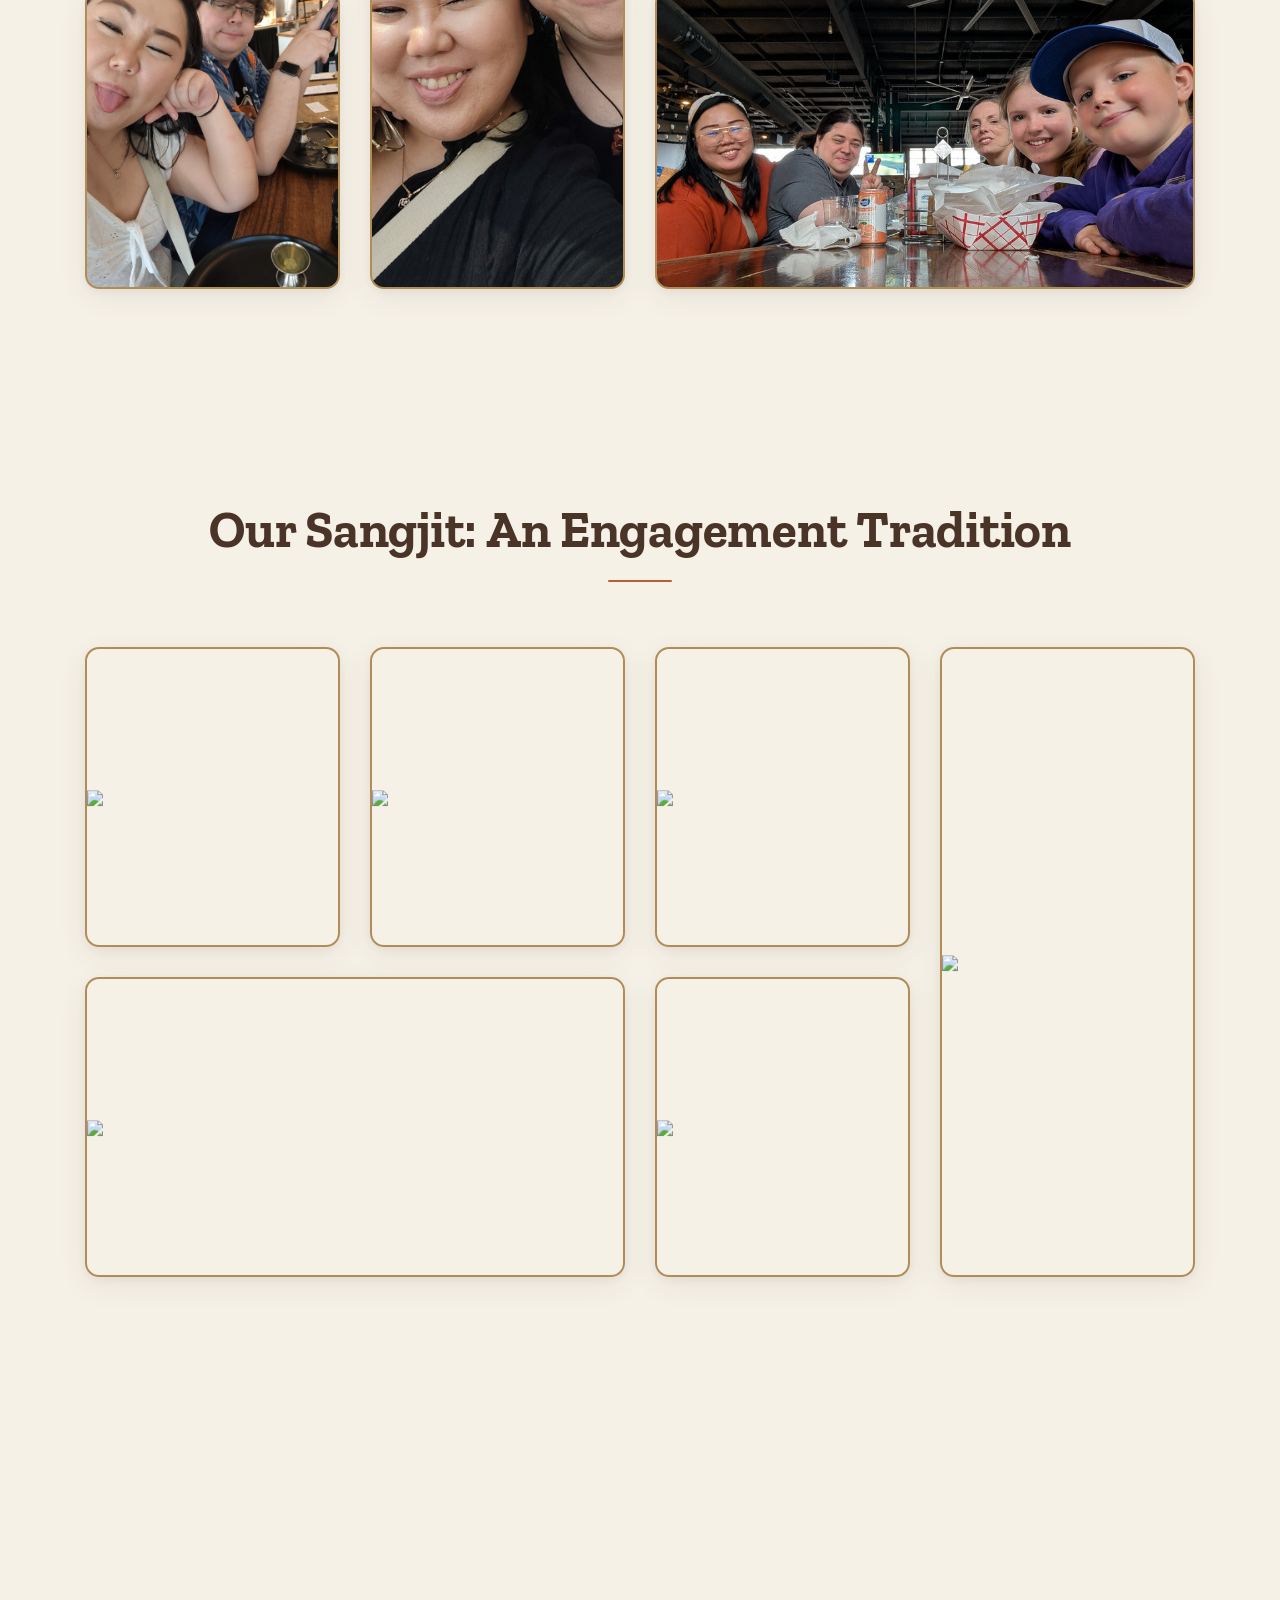
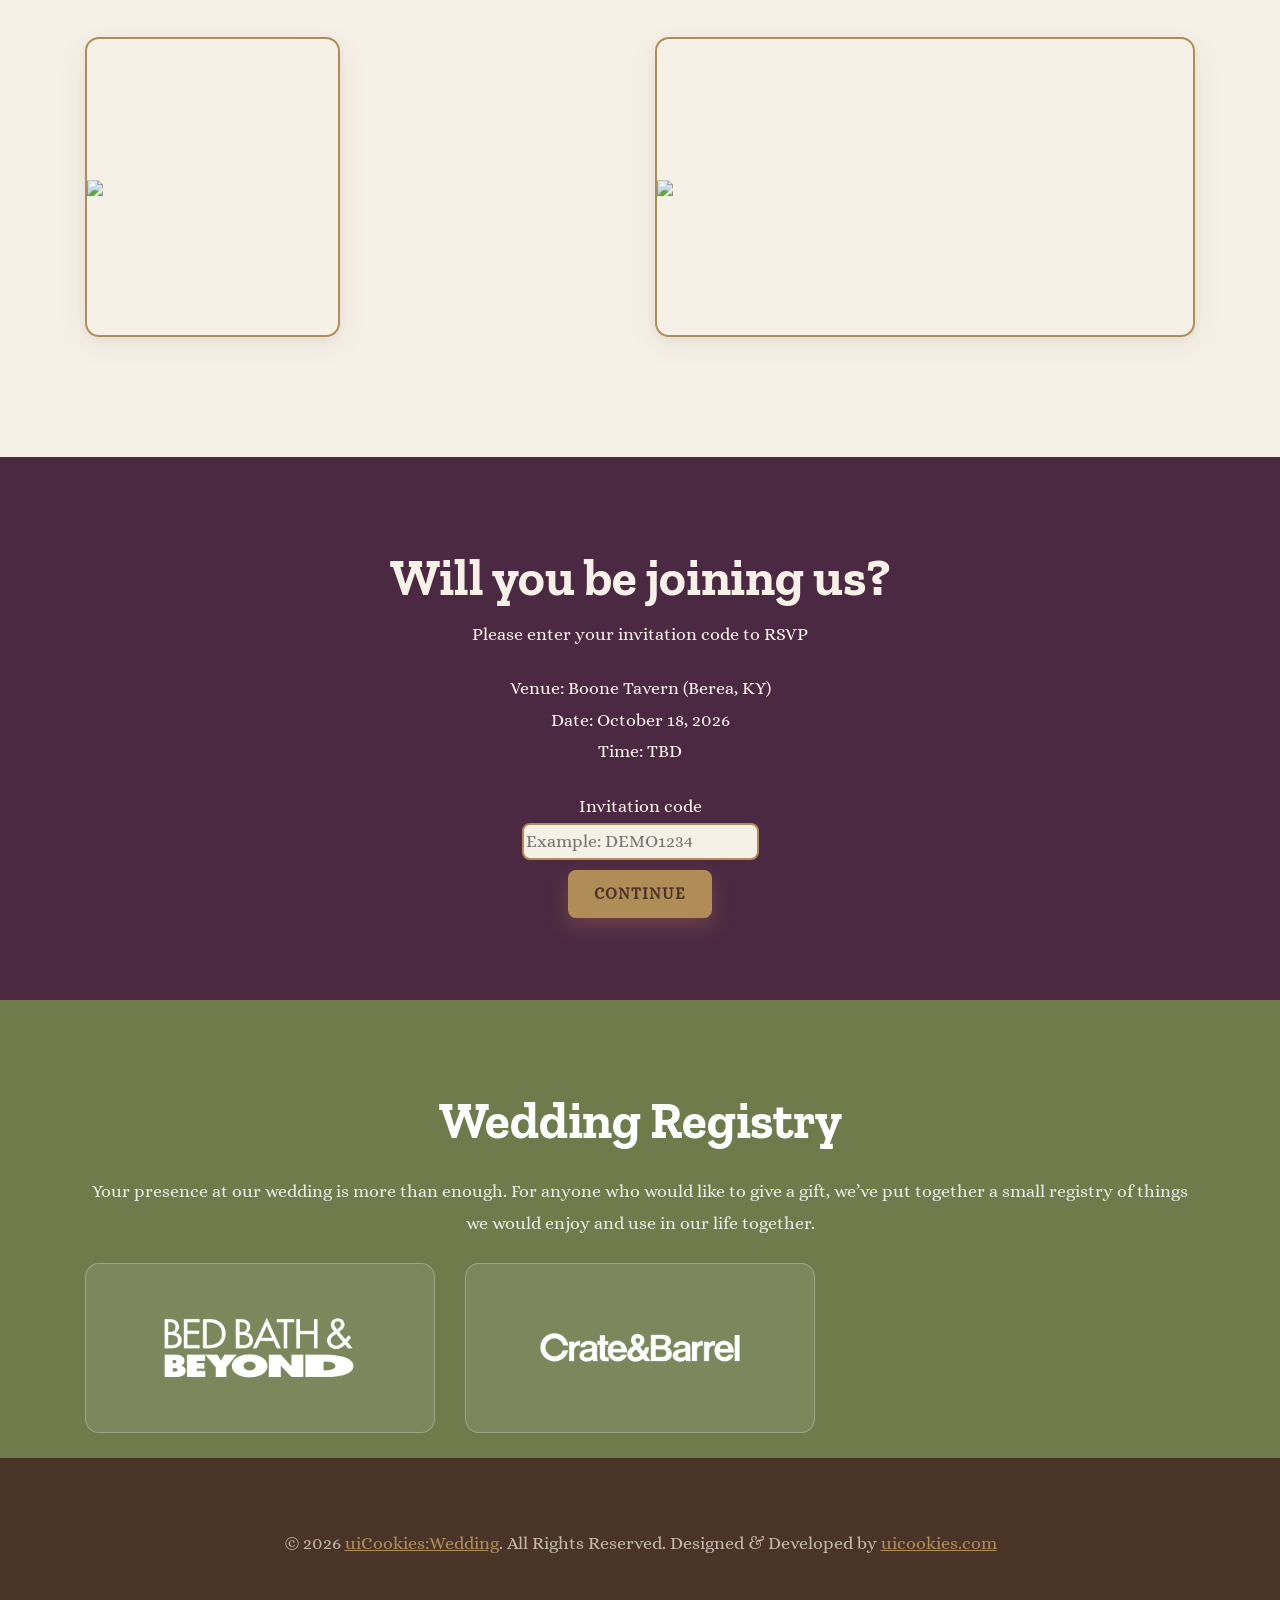
==== commit 6d67a0db: "updated to add thumbnails and correct sangjit spelling in folders" ====
--- a/index.html
+++ b/index.html
@@ -5,9 +5,9 @@
   <meta charset="utf-8">
   <meta name="viewport" content="width=device-width, initial-scale=1">
   <title>Ryan & Olivia's Wedding</title>
-  <meta name="description" content="Free Bootstrap Theme by uicookies.com">
+  <meta name="description" content="Ryan & Olivia's Wedding">
   <meta name="keywords"
-    content="free website templates, free bootstrap themes, free template, free bootstrap, free website template">
+    content="Ryan & Olivia's Wedding">
 
   <link href="https://fonts.googleapis.com/css?family=Alice|Zilla+Slab:400,700" rel="stylesheet">
   <link rel="stylesheet" href="css/vendor/bootstrap.min.css">
@@ -177,15 +177,15 @@
           <div class="row probootstrap-gutter30">
             <div class="col-md-6 probootstrap-animate">
               <a class="probootstrap-image image-popup" href="img/us/01.jpg"
-                style="background-image: url(img/us/01.jpg)">
-                <div class="probootstrap-image-for-popup"><img src="img/us/01.jpg"
+                style="background-image: url(img/us/th/01.jpg)">
+                <div class="probootstrap-image-for-popup"><img src="img/us/th/01.jpg"
                      class="img-fluid"></div>
               </a>
             </div>
             <div class="col-md-6 probootstrap-animate">
               <a class="probootstrap-image image-popup" href="img/us/02.jpg"
-                style="background-image: url(img/us/02.jpg)">
-                <div class="probootstrap-image-for-popup"><img src="img/us/02.jpg"
+                style="background-image: url(img/us/th/02.jpg)">
+                <div class="probootstrap-image-for-popup"><img src="img/us/th/02.jpg"
                      class="img-fluid"></div>
               </a>
             </div>
@@ -193,8 +193,8 @@
           <div class="row probootstrap-gutter30">
             <div class="col-md-12 probootstrap-animate">
               <a class="probootstrap-image image-popup" href="img/us/10.jpg"
-                style="background-image: url(img/us/10.jpg)">
-                <div class="probootstrap-image-for-popup"><img src="img/us/10.jpg"
+                style="background-image: url(img/us/th/10.jpg)">
+                <div class="probootstrap-image-for-popup"><img src="img/us/th/10.jpg"
                      class="img-fluid"></div>
               </a>
             </div>
@@ -206,15 +206,15 @@
               <div class="row probootstrap-gutter30">
                 <div class="col-md-12 probootstrap-animate">
                   <a class="probootstrap-image image-popup" href="img/us/03.jpg"
-                    style="background-image: url(img/us/03.jpg)">
-                    <div class="probootstrap-image-for-popup"><img src="img/us/03.jpg"
+                    style="background-image: url(img/us/th/03.jpg)">
+                    <div class="probootstrap-image-for-popup"><img src="img/us/th/03.jpg"
                          class="img-fluid"></div>
                   </a>
                 </div>
                 <div class="col-md-12 probootstrap-animate">
                   <a class="probootstrap-image image-popup" href="img/us/04.jpg"
-                    style="background-image: url(img/us/04.jpg)">
-                    <div class="probootstrap-image-for-popup"><img src="img/us/04.jpg"
+                    style="background-image: url(img/us/th/04.jpg)">
+                    <div class="probootstrap-image-for-popup"><img src="img/us/th/04.jpg"
                          class="img-fluid"></div>
                   </a>
                 </div>
@@ -222,8 +222,8 @@
             </div>
             <div class="col-md-6 probootstrap-animate">
               <a class="probootstrap-image  height-2x image-popup" href="img/us/12.jpg"
-                style="background-image: url(img/us/12.jpg)">
-                <div class="probootstrap-image-for-popup"><img src="img/us/12.jpg"
+                style="background-image: url(img/us/th/12.jpg)">
+                <div class="probootstrap-image-for-popup"><img src="img/us/th/12.jpg"
                      class="img-fluid"></div>
               </a>
             </div>
@@ -239,42 +239,42 @@
               <div class="row probootstrap-gutter30">
                 <div class="col-md-12 probootstrap-animate">
                   <a class="probootstrap-image image-popup" href="img/us/05.jpg"
-                    style="background-image: url(img/us/05.jpg)">
-                    <div class="probootstrap-image-for-popup"><img src="img/us/05.jpg"
-                         class="img-fluid"></div>
-                  </a>
-                </div>
-                <div class="col-md-12 probootstrap-animate">
-                  <a class="probootstrap-image image-popup" href="img/us/06.jpg"
-                    style="background-image: url(img/us/06.jpg)">
-                    <div class="probootstrap-image-for-popup"><img src="img/us/06.jpg"
+                    style="background-image: url(img/us/th/05.jpg)">
+                    <div class="probootstrap-image-for-popup"><img src="img/us/th/05.jpg"
+                         class="img-fluid"></div>
+                  </a>
+                </div>
+                <div class="col-md-12 probootstrap-animate">
+                  <a class="probootstrap-image image-popup" href="img/us/08.jpg"
+                    style="background-image: url(img/us/th/08.jpg)">
+                    <div class="probootstrap-image-for-popup"><img src="img/us/th/08.jpg"
                          class="img-fluid"></div>
                   </a>
                 </div>
               </div>
             </div>
             <div class="col-md-6 probootstrap-animate">
-              <a class="probootstrap-image  height-2x image-popup" href="img/us/07.jpg"
-                style="background-image: url(img/us/07.jpg)">
-                <div class="probootstrap-image-for-popup"><img src="img/us/07.jpg"
-                     class="img-fluid"></div>
-              </a>
-            </div>
-          </div>
-        </div>
-        <div class="col-lg-6 col-md-6 col-sm-6 col-12">
-          <div class="row probootstrap-gutter30">
-            <div class="col-md-6 probootstrap-animate">
-              <a class="probootstrap-image image-popup" href="img/us/08.jpg"
-                style="background-image: url(img/us/08.jpg)">
-                <div class="probootstrap-image-for-popup"><img src="img/us/08.jpg"
-                     class="img-fluid"></div>
-              </a>
-            </div>
-            <div class="col-md-6 probootstrap-animate">
-              <a class="probootstrap-image image-popup" href="img/us/10.jpg"
-                style="background-image: url(img/us/10.jpg)">
-                <div class="probootstrap-image-for-popup"><img src="img/us/10.jpg"
+              <a class="probootstrap-image height-2x image-popup" href="img/us/07.jpg"
+                style="background-image: url(img/us/th/07.jpg)">
+                <div class="probootstrap-image-for-popup"><img src="img/us/th/07.jpg"
+                     class="img-fluid"></div>
+              </a>
+            </div>
+          </div>
+        </div>
+        <div class="col-lg-6 col-md-6 col-sm-6 col-12">
+          <div class="row probootstrap-gutter30">
+            <div class="col-md-6 probootstrap-animate">
+              <a class="probootstrap-image image-popup" href="img/us/13.jpg"
+                style="background-image: url(img/us/th/13.jpg)">
+                <div class="probootstrap-image-for-popup"><img src="img/us/th/13.jpg"
+                     class="img-fluid"></div>
+              </a>
+            </div>
+            <div class="col-md-6 probootstrap-animate">
+              <a class="probootstrap-image image-popup" href="img/us/06.jpg"
+                style="background-image: url(img/us/th/06.jpg)">
+                <div class="probootstrap-image-for-popup"><img src="img/us/th/06.jpg"
                      class="img-fluid"></div>
               </a>
             </div>
@@ -282,8 +282,8 @@
           <div class="row probootstrap-gutter30">
             <div class="col-md-12 probootstrap-animate">
               <a class="probootstrap-image image-popup" href="img/us/11.jpg"
-                style="background-image: url(img/us/11.jpg)">
-                <div class="probootstrap-image-for-popup"><img src="img/us/11.jpg"
+                style="background-image: url(img/us/th/11.jpg)">
+                <div class="probootstrap-image-for-popup"><img src="img/us/th/11.jpg"
                      class="img-fluid"></div>
               </a>
             </div>
@@ -307,25 +307,25 @@
         <div class="col-lg-6 col-md-6 col-sm-6 col-12">
           <div class="row probootstrap-gutter30">
             <div class="col-md-6 probootstrap-animate">
-              <a class="probootstrap-image image-popup" href="img/sanjit/IMG_0067.JPG"
-                style="background-image: url(img/sanjit/IMG_0067.JPG)">
-                <div class="probootstrap-image-for-popup"><img src="img/sanjit/IMG_0067.JPG"
-                     class="img-fluid"></div>
-              </a>
-            </div>
-            <div class="col-md-6 probootstrap-animate">
-              <a class="probootstrap-image image-popup" href="img/sanjit/IMG_0074.JPG"
-                style="background-image: url(img/sanjit/IMG_0074.JPG)">
-                <div class="probootstrap-image-for-popup"><img src="img/sanjit/IMG_0074.JPG"
+              <a class="probootstrap-image image-popup" href="img/sangjit/IMG_0067.JPG"
+                style="background-image: url(img/sangjit/th/IMG_0067.JPG)">
+                <div class="probootstrap-image-for-popup"><img src="img/sangjit/th/IMG_0067.JPG"
+                     class="img-fluid"></div>
+              </a>
+            </div>
+            <div class="col-md-6 probootstrap-animate">
+              <a class="probootstrap-image image-popup" href="img/sangjit/IMG_0074.JPG"
+                style="background-image: url(img/sangjit/th/IMG_0074.JPG)">
+                <div class="probootstrap-image-for-popup"><img src="img/sangjit/th/IMG_0074.JPG"
                      class="img-fluid"></div>
               </a>
             </div>
           </div>
           <div class="row probootstrap-gutter30">
             <div class="col-md-12 probootstrap-animate">
-              <a class="probootstrap-image image-popup" href="img/sanjit/IMG_0222.JPG"
-                style="background-image: url(img/sanjit/IMG_0222.JPG)">
-                <div class="probootstrap-image-for-popup"><img src="img/sanjit/IMG_0222.JPG"
+              <a class="probootstrap-image image-popup" href="img/sangjit/IMG_0222.JPG"
+                style="background-image: url(img/sangjit/th/IMG_0222.JPG)">
+                <div class="probootstrap-image-for-popup"><img src="img/sangjit/th/IMG_0222.JPG"
                      class="img-fluid"></div>
               </a>
             </div>
@@ -336,25 +336,25 @@
             <div class="col-md-6">
               <div class="row probootstrap-gutter30">
                 <div class="col-md-12 probootstrap-animate">
-                  <a class="probootstrap-image image-popup" href="img/sanjit/IMG_0100.JPG"
-                    style="background-image: url(img/sanjit/IMG_0100.JPG)">
-                    <div class="probootstrap-image-for-popup"><img src="img/sanjit/IMG_0100.JPG"
-                         class="img-fluid"></div>
-                  </a>
-                </div>
-                <div class="col-md-12 probootstrap-animate">
-                  <a class="probootstrap-image image-popup" href="img/sanjit/IMG_0109.JPG"
-                    style="background-image: url(img/sanjit/IMG_0109.JPG)">
-                    <div class="probootstrap-image-for-popup"><img src="img/sanjit/IMG_0109.JPG"
+                  <a class="probootstrap-image image-popup" href="img/sangjit/IMG_0100.JPG"
+                    style="background-image: url(img/sangjit/th/IMG_0100.JPG)">
+                    <div class="probootstrap-image-for-popup"><img src="img/sangjit/th/IMG_0100.JPG"
+                         class="img-fluid"></div>
+                  </a>
+                </div>
+                <div class="col-md-12 probootstrap-animate">
+                  <a class="probootstrap-image image-popup" href="img/sangjit/IMG_0109.JPG"
+                    style="background-image: url(img/sangjit/th/IMG_0109.JPG)">
+                    <div class="probootstrap-image-for-popup"><img src="img/sangjit/th/IMG_0109.JPG"
                          class="img-fluid"></div>
                   </a>
                 </div>
               </div>
             </div>
             <div class="col-md-6 probootstrap-animate">
-              <a class="probootstrap-image  height-2x image-popup" href="img/sanjit/IMG_0132.JPG"
-                style="background-image: url(img/sanjit/IMG_0132.JPG)">
-                <div class="probootstrap-image-for-popup"><img src="img/sanjit/IMG_0132.JPG"
+              <a class="probootstrap-image  height-2x image-popup" href="img/sangjit/IMG_0132.JPG"
+                style="background-image: url(img/sangjit/th/IMG_0132.JPG)">
+                <div class="probootstrap-image-for-popup"><img src="img/sangjit/th/IMG_0132.JPG"
                      class="img-fluid"></div>
               </a>
             </div>
@@ -369,52 +369,52 @@
             <div class="col-md-6">
               <div class="row probootstrap-gutter30">
                 <div class="col-md-12 probootstrap-animate">
-                  <a class="probootstrap-image image-popup" href="img/sanjit/IMG_0090.JPG"
-                    style="background-image: url(img/sanjit/IMG_0090.JPG)">
-                    <div class="probootstrap-image-for-popup"><img src="img/sanjit/IMG_0090.JPG"
-                         class="img-fluid"></div>
-                  </a>
-                </div>
-                <div class="col-md-12 probootstrap-animate">
-                  <a class="probootstrap-image image-popup" href="img/sanjit/IMG_0279.JPG"
-                    style="background-image: url(img/sanjit/IMG_0279.JPG)">
-                    <div class="probootstrap-image-for-popup"><img src="img/sanjit/IMG_0279.JPG"
+                  <a class="probootstrap-image image-popup" href="img/sangjit/IMG_0090.JPG"
+                    style="background-image: url(img/sangjit/th/IMG_0090.JPG)">
+                    <div class="probootstrap-image-for-popup"><img src="img/sangjit/th/IMG_0090.JPG"
+                         class="img-fluid"></div>
+                  </a>
+                </div>
+                <div class="col-md-12 probootstrap-animate">
+                  <a class="probootstrap-image image-popup" href="img/sangjit/IMG_0279.JPG"
+                    style="background-image: url(img/sangjit/th/IMG_0279.JPG)">
+                    <div class="probootstrap-image-for-popup"><img src="img/sangjit/th/IMG_0279.JPG"
                          class="img-fluid"></div>
                   </a>
                 </div>
               </div>
             </div>
             <div class="col-md-6 probootstrap-animate">
-              <a class="probootstrap-image  height-2x image-popup" href="img/sanjit/IMG_9748.JPG"
-                style="background-image: url(img/sanjit/IMG_9748.JPG)">
-                <div class="probootstrap-image-for-popup"><img src="img/sanjit/IMG_9748.JPG"
-                     class="img-fluid"></div>
-              </a>
-            </div>
-          </div>
-        </div>
-        <div class="col-lg-6 col-md-6 col-sm-6 col-12">
-          <div class="row probootstrap-gutter30">
-            <div class="col-md-6 probootstrap-animate">
-              <a class="probootstrap-image image-popup" href="img/sanjit/IMG_9958.JPG"
-                style="background-image: url(img/sanjit/IMG_9958.JPG)">
-                <div class="probootstrap-image-for-popup"><img src="img/sanjit/IMG_9958.JPG"
-                     class="img-fluid"></div>
-              </a>
-            </div>
-            <div class="col-md-6 probootstrap-animate">
-              <a class="probootstrap-image image-popup" href="img/sanjit/IMG_9979.JPG"
-                style="background-image: url(img/sanjit/IMG_9979.JPG)">
-                <div class="probootstrap-image-for-popup"><img src="img/sanjit/IMG_9979.JPG"
+              <a class="probootstrap-image  height-2x image-popup" href="img/sangjit/IMG_9748.JPG"
+                style="background-image: url(img/sangjit/th/IMG_9748.JPG)">
+                <div class="probootstrap-image-for-popup"><img src="img/sangjit/th/IMG_9748.JPG"
+                     class="img-fluid"></div>
+              </a>
+            </div>
+          </div>
+        </div>
+        <div class="col-lg-6 col-md-6 col-sm-6 col-12">
+          <div class="row probootstrap-gutter30">
+            <div class="col-md-6 probootstrap-animate">
+              <a class="probootstrap-image image-popup" href="img/sangjit/IMG_9958.JPG"
+                style="background-image: url(img/sangjit/th/IMG_9958.JPG)">
+                <div class="probootstrap-image-for-popup"><img src="img/sangjit/th/IMG_9958.JPG"
+                     class="img-fluid"></div>
+              </a>
+            </div>
+            <div class="col-md-6 probootstrap-animate">
+              <a class="probootstrap-image image-popup" href="img/sangjit/IMG_9979.JPG"
+                style="background-image: url(img/sangjit/th/IMG_9979.JPG)">
+                <div class="probootstrap-image-for-popup"><img src="img/sangjit/th/IMG_9979.JPG"
                      class="img-fluid"></div>
               </a>
             </div>
           </div>
           <div class="row probootstrap-gutter30">
             <div class="col-md-12 probootstrap-animate">
-              <a class="probootstrap-image image-popup" href="img/sanjit/IMG_9987.JPG"
-                style="background-image: url(img/sanjit/IMG_9987.JPG)">
-                <div class="probootstrap-image-for-popup"><img src="img/sanjit/IMG_9987.JPG"
+              <a class="probootstrap-image image-popup" href="img/sangjit/IMG_9987.JPG"
+                style="background-image: url(img/sangjit/th/IMG_9987.JPG)">
+                <div class="probootstrap-image-for-popup"><img src="img/sangjit/th/IMG_9987.JPG"
                      class="img-fluid"></div>
               </a>
             </div>
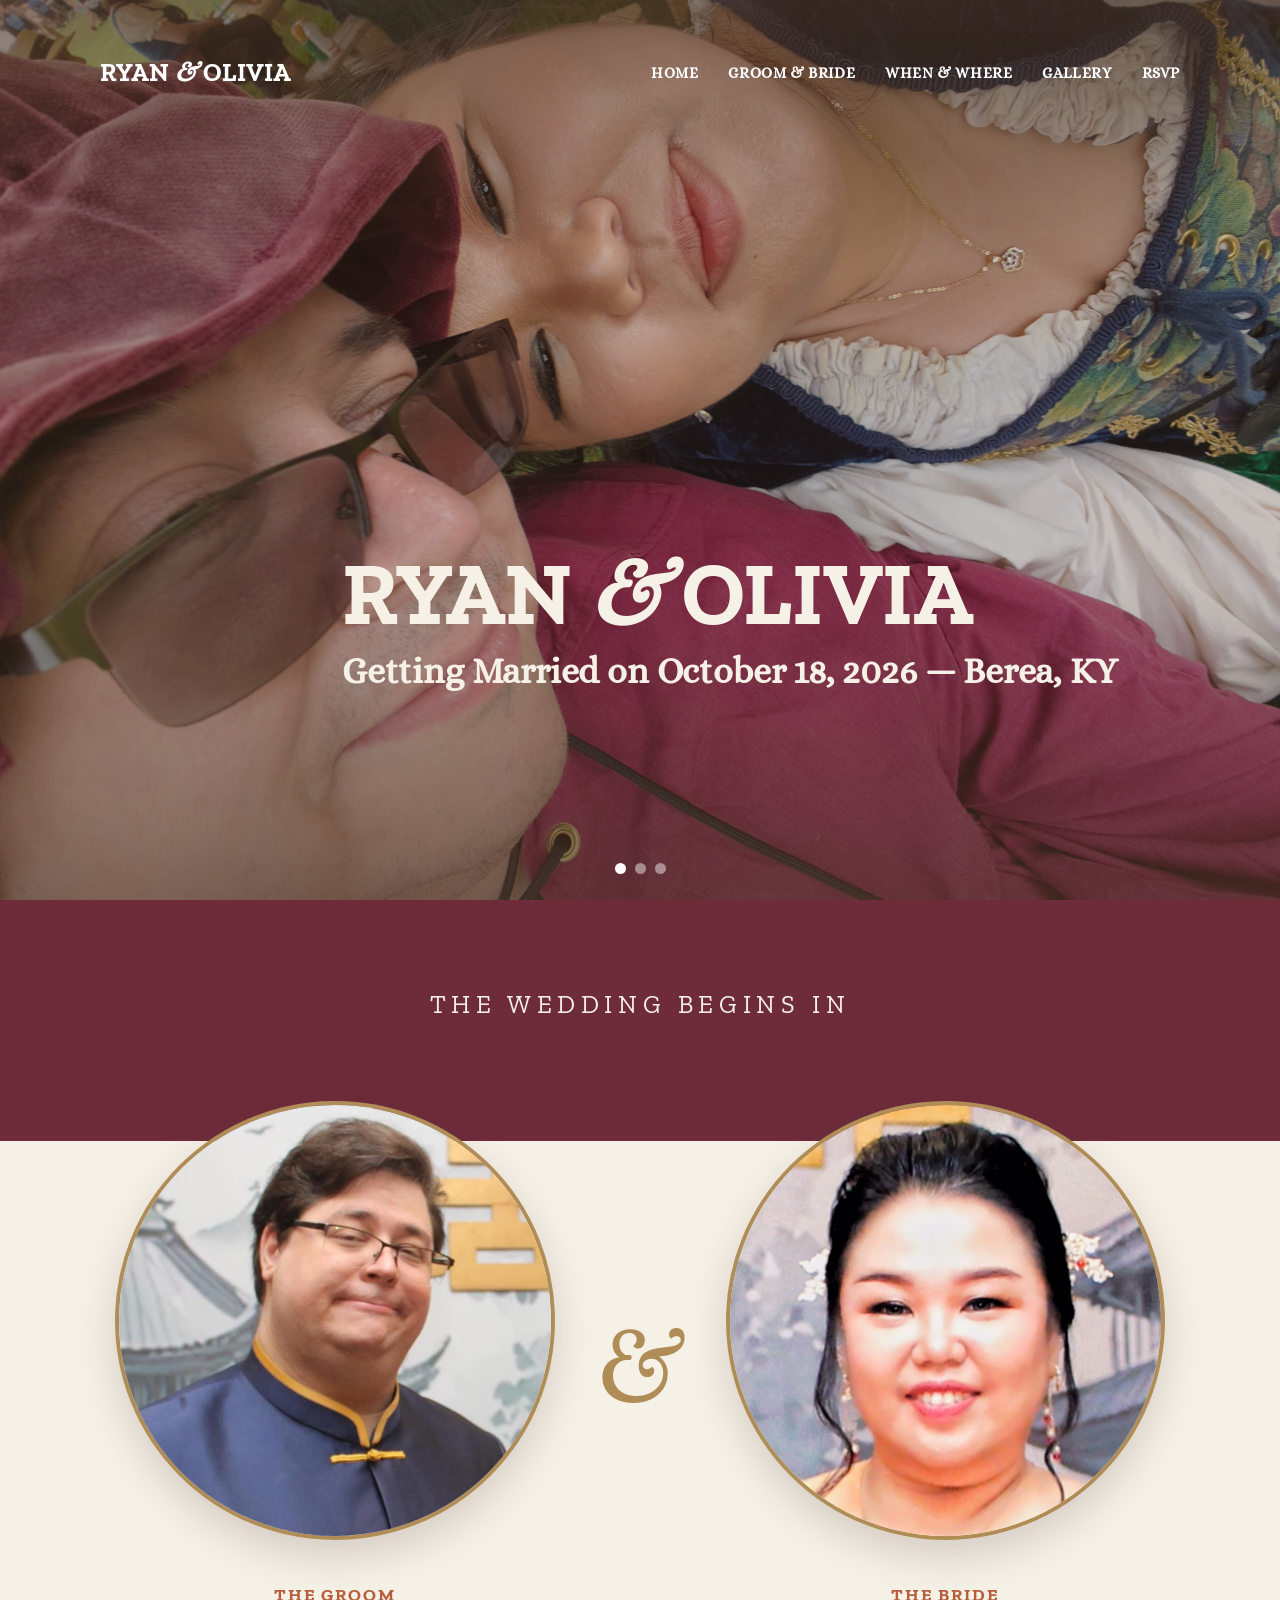
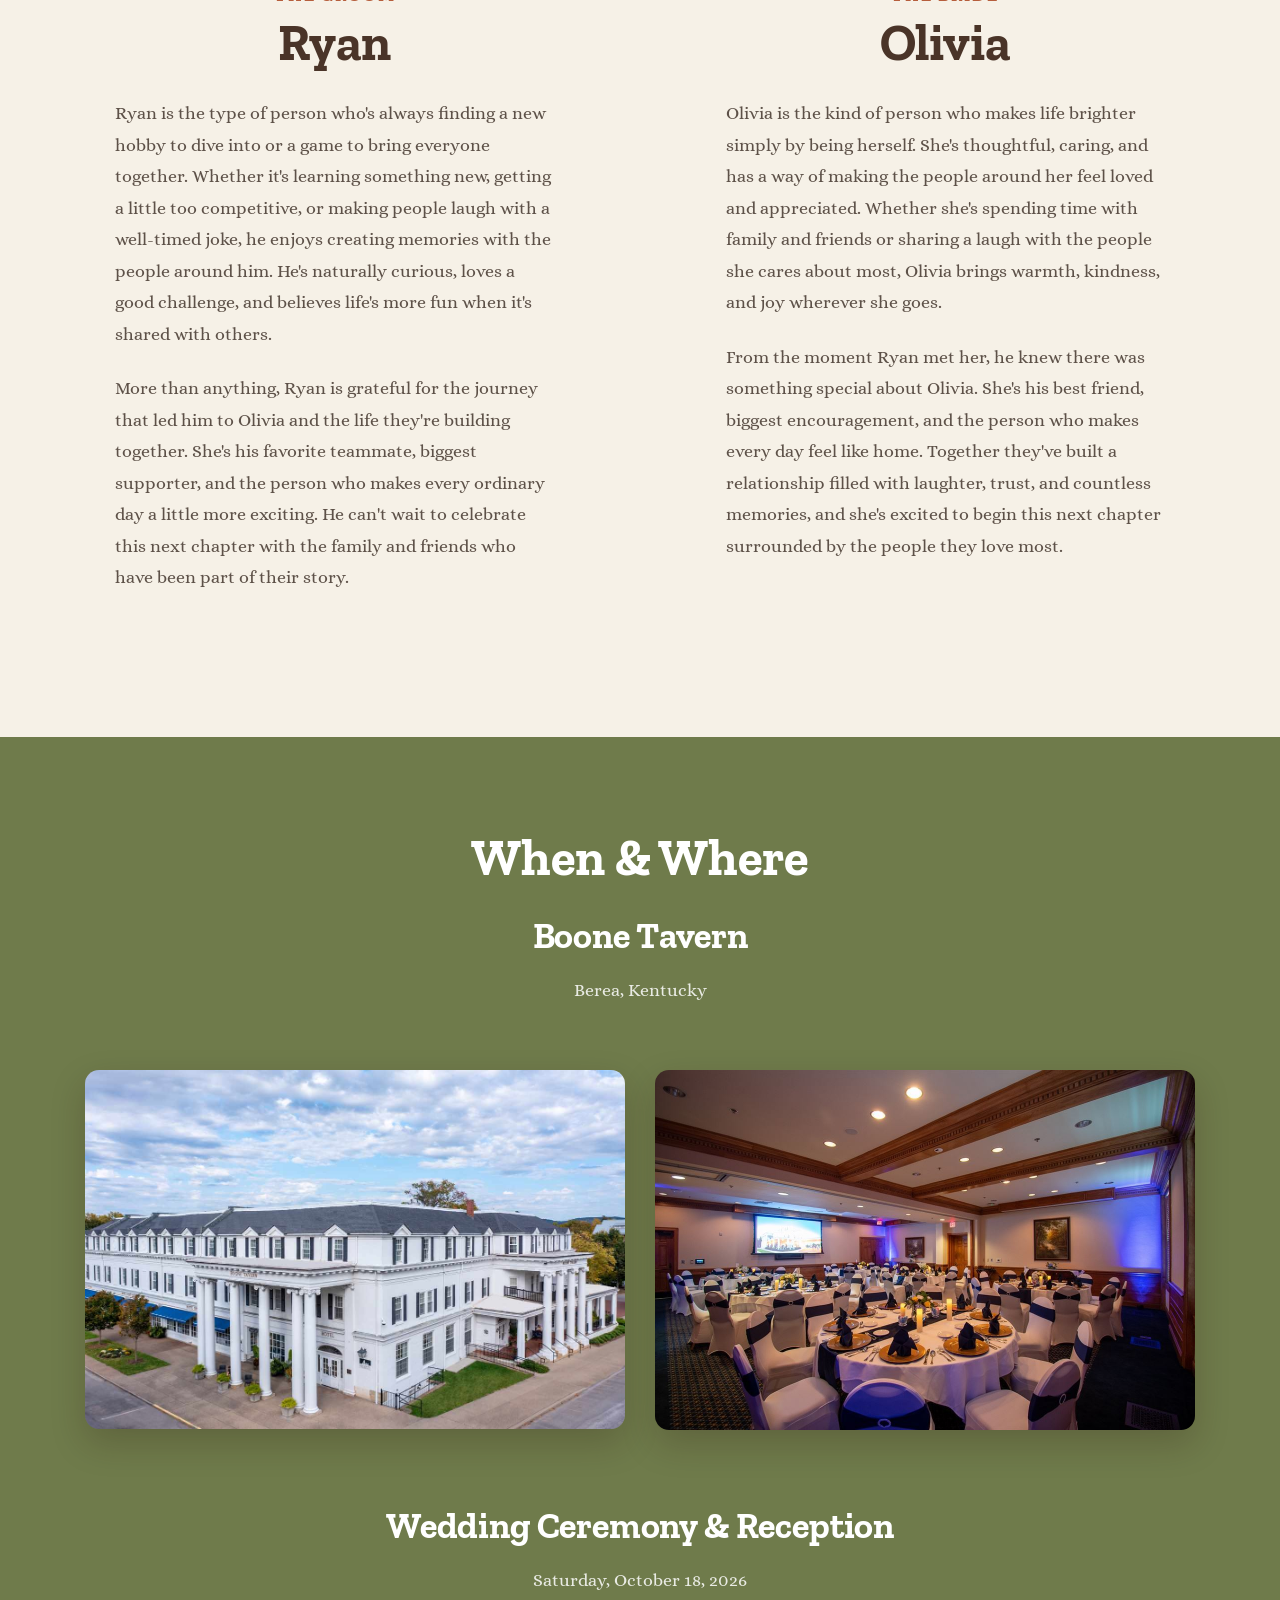
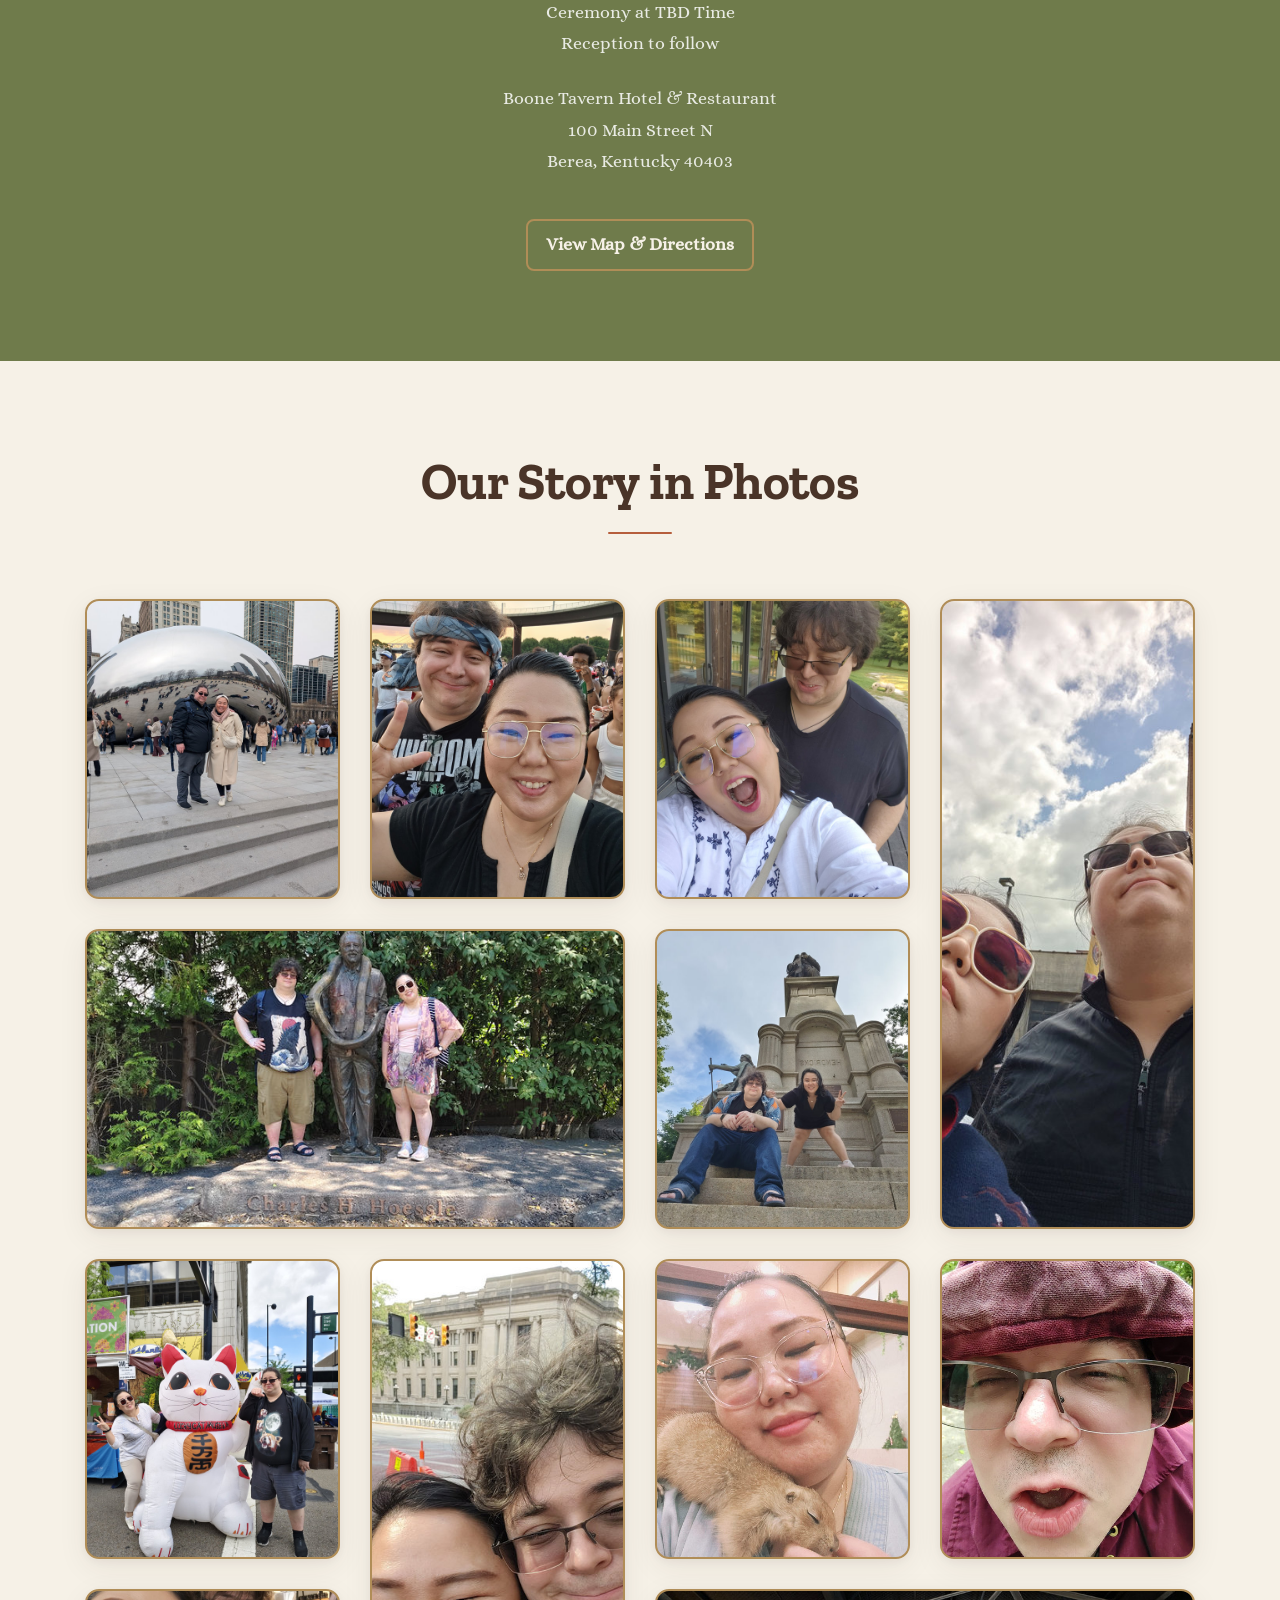
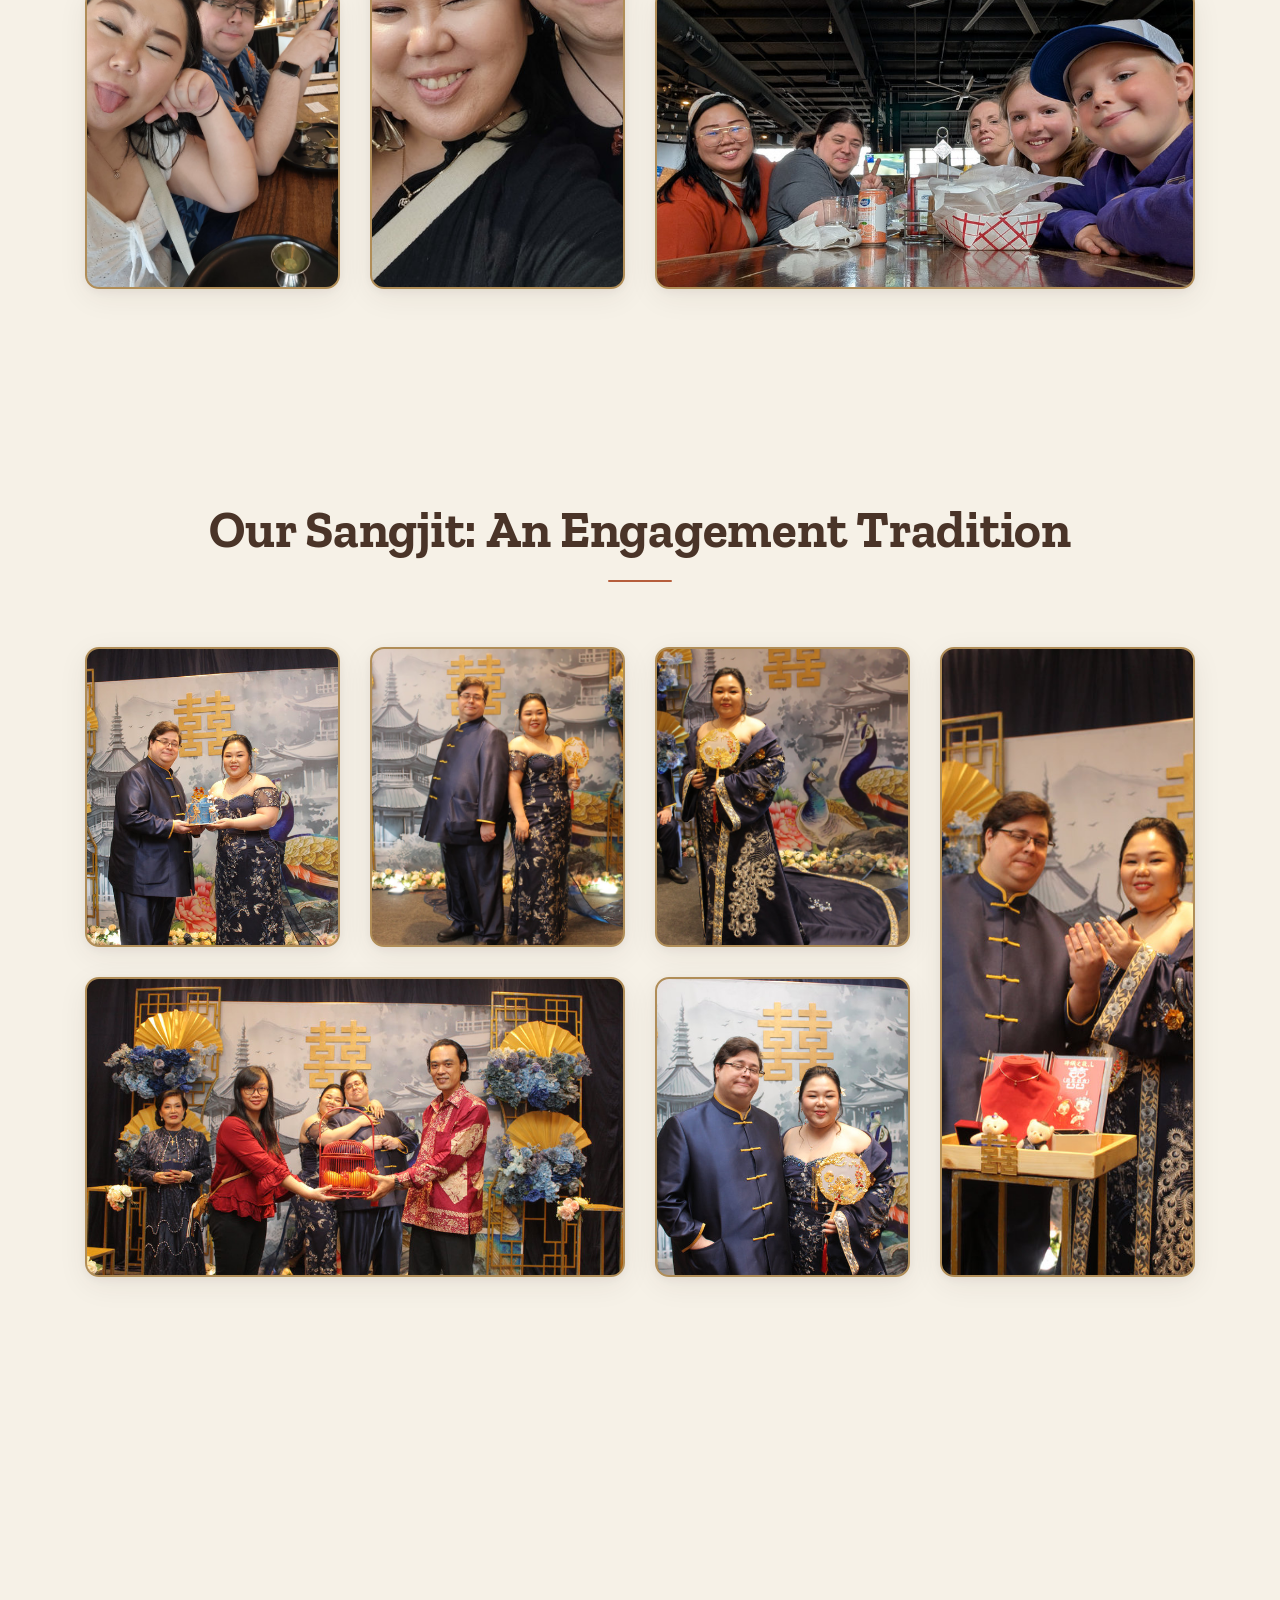
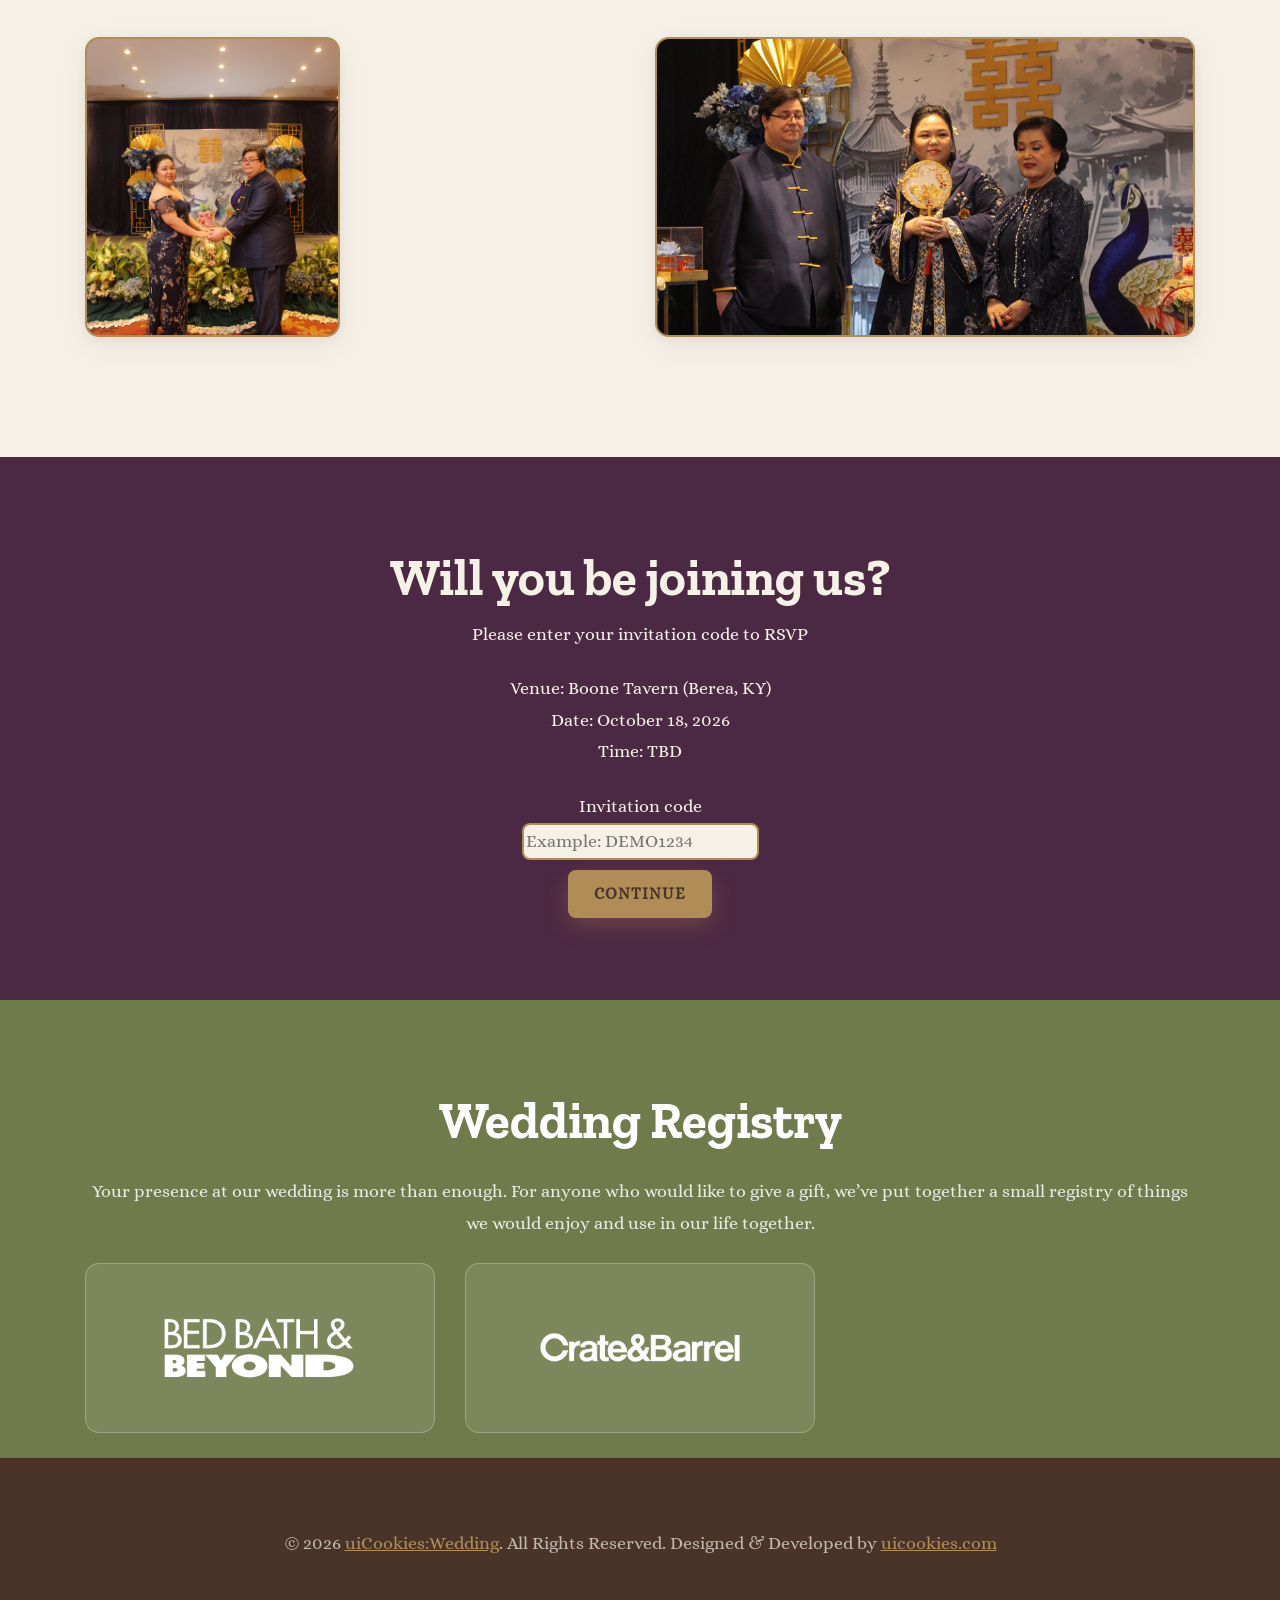
==== commit 19e61c9f: "fixed case sensitivity" ====
--- a/index.html
+++ b/index.html
@@ -308,15 +308,15 @@
           <div class="row probootstrap-gutter30">
             <div class="col-md-6 probootstrap-animate">
               <a class="probootstrap-image image-popup" href="img/sangjit/IMG_0067.JPG"
-                style="background-image: url(img/sangjit/th/IMG_0067.JPG)">
-                <div class="probootstrap-image-for-popup"><img src="img/sangjit/th/IMG_0067.JPG"
+                style="background-image: url(img/sangjit/th/IMG_0067.jpg)">
+                <div class="probootstrap-image-for-popup"><img src="img/sangjit/th/IMG_0067.jpg"
                      class="img-fluid"></div>
               </a>
             </div>
             <div class="col-md-6 probootstrap-animate">
               <a class="probootstrap-image image-popup" href="img/sangjit/IMG_0074.JPG"
-                style="background-image: url(img/sangjit/th/IMG_0074.JPG)">
-                <div class="probootstrap-image-for-popup"><img src="img/sangjit/th/IMG_0074.JPG"
+                style="background-image: url(img/sangjit/th/IMG_0074.jpg)">
+                <div class="probootstrap-image-for-popup"><img src="img/sangjit/th/IMG_0074.jpg"
                      class="img-fluid"></div>
               </a>
             </div>
@@ -324,8 +324,8 @@
           <div class="row probootstrap-gutter30">
             <div class="col-md-12 probootstrap-animate">
               <a class="probootstrap-image image-popup" href="img/sangjit/IMG_0222.JPG"
-                style="background-image: url(img/sangjit/th/IMG_0222.JPG)">
-                <div class="probootstrap-image-for-popup"><img src="img/sangjit/th/IMG_0222.JPG"
+                style="background-image: url(img/sangjit/th/IMG_0222.jpg)">
+                <div class="probootstrap-image-for-popup"><img src="img/sangjit/th/IMG_0222.jpg"
                      class="img-fluid"></div>
               </a>
             </div>
@@ -337,15 +337,15 @@
               <div class="row probootstrap-gutter30">
                 <div class="col-md-12 probootstrap-animate">
                   <a class="probootstrap-image image-popup" href="img/sangjit/IMG_0100.JPG"
-                    style="background-image: url(img/sangjit/th/IMG_0100.JPG)">
-                    <div class="probootstrap-image-for-popup"><img src="img/sangjit/th/IMG_0100.JPG"
+                    style="background-image: url(img/sangjit/th/IMG_0100.jpg)">
+                    <div class="probootstrap-image-for-popup"><img src="img/sangjit/th/IMG_0100.jpg"
                          class="img-fluid"></div>
                   </a>
                 </div>
                 <div class="col-md-12 probootstrap-animate">
                   <a class="probootstrap-image image-popup" href="img/sangjit/IMG_0109.JPG"
-                    style="background-image: url(img/sangjit/th/IMG_0109.JPG)">
-                    <div class="probootstrap-image-for-popup"><img src="img/sangjit/th/IMG_0109.JPG"
+                    style="background-image: url(img/sangjit/th/IMG_0109.jpg)">
+                    <div class="probootstrap-image-for-popup"><img src="img/sangjit/th/IMG_0109.jpg"
                          class="img-fluid"></div>
                   </a>
                 </div>
@@ -353,8 +353,8 @@
             </div>
             <div class="col-md-6 probootstrap-animate">
               <a class="probootstrap-image  height-2x image-popup" href="img/sangjit/IMG_0132.JPG"
-                style="background-image: url(img/sangjit/th/IMG_0132.JPG)">
-                <div class="probootstrap-image-for-popup"><img src="img/sangjit/th/IMG_0132.JPG"
+                style="background-image: url(img/sangjit/th/IMG_0132.jpg)">
+                <div class="probootstrap-image-for-popup"><img src="img/sangjit/th/IMG_0132.jpg"
                      class="img-fluid"></div>
               </a>
             </div>
@@ -370,15 +370,15 @@
               <div class="row probootstrap-gutter30">
                 <div class="col-md-12 probootstrap-animate">
                   <a class="probootstrap-image image-popup" href="img/sangjit/IMG_0090.JPG"
-                    style="background-image: url(img/sangjit/th/IMG_0090.JPG)">
-                    <div class="probootstrap-image-for-popup"><img src="img/sangjit/th/IMG_0090.JPG"
+                    style="background-image: url(img/sangjit/th/IMG_0090.jpg)">
+                    <div class="probootstrap-image-for-popup"><img src="img/sangjit/th/IMG_0090.jpg"
                          class="img-fluid"></div>
                   </a>
                 </div>
                 <div class="col-md-12 probootstrap-animate">
                   <a class="probootstrap-image image-popup" href="img/sangjit/IMG_0279.JPG"
-                    style="background-image: url(img/sangjit/th/IMG_0279.JPG)">
-                    <div class="probootstrap-image-for-popup"><img src="img/sangjit/th/IMG_0279.JPG"
+                    style="background-image: url(img/sangjit/th/IMG_0279.jpg)">
+                    <div class="probootstrap-image-for-popup"><img src="img/sangjit/th/IMG_0279.jpg"
                          class="img-fluid"></div>
                   </a>
                 </div>
@@ -386,8 +386,8 @@
             </div>
             <div class="col-md-6 probootstrap-animate">
               <a class="probootstrap-image  height-2x image-popup" href="img/sangjit/IMG_9748.JPG"
-                style="background-image: url(img/sangjit/th/IMG_9748.JPG)">
-                <div class="probootstrap-image-for-popup"><img src="img/sangjit/th/IMG_9748.JPG"
+                style="background-image: url(img/sangjit/th/IMG_9748.jpg)">
+                <div class="probootstrap-image-for-popup"><img src="img/sangjit/th/IMG_9748.jpg"
                      class="img-fluid"></div>
               </a>
             </div>
@@ -397,15 +397,15 @@
           <div class="row probootstrap-gutter30">
             <div class="col-md-6 probootstrap-animate">
               <a class="probootstrap-image image-popup" href="img/sangjit/IMG_9958.JPG"
-                style="background-image: url(img/sangjit/th/IMG_9958.JPG)">
-                <div class="probootstrap-image-for-popup"><img src="img/sangjit/th/IMG_9958.JPG"
+                style="background-image: url(img/sangjit/th/IMG_9958.jpg)">
+                <div class="probootstrap-image-for-popup"><img src="img/sangjit/th/IMG_9958.jpg"
                      class="img-fluid"></div>
               </a>
             </div>
             <div class="col-md-6 probootstrap-animate">
               <a class="probootstrap-image image-popup" href="img/sangjit/IMG_9979.JPG"
-                style="background-image: url(img/sangjit/th/IMG_9979.JPG)">
-                <div class="probootstrap-image-for-popup"><img src="img/sangjit/th/IMG_9979.JPG"
+                style="background-image: url(img/sangjit/th/IMG_9979.jpg)">
+                <div class="probootstrap-image-for-popup"><img src="img/sangjit/th/IMG_9979.jpg"
                      class="img-fluid"></div>
               </a>
             </div>
@@ -413,8 +413,8 @@
           <div class="row probootstrap-gutter30">
             <div class="col-md-12 probootstrap-animate">
               <a class="probootstrap-image image-popup" href="img/sangjit/IMG_9987.JPG"
-                style="background-image: url(img/sangjit/th/IMG_9987.JPG)">
-                <div class="probootstrap-image-for-popup"><img src="img/sangjit/th/IMG_9987.JPG"
+                style="background-image: url(img/sangjit/th/IMG_9987.jpg)">
+                <div class="probootstrap-image-for-popup"><img src="img/sangjit/th/IMG_9987.jpg"
                      class="img-fluid"></div>
               </a>
             </div>
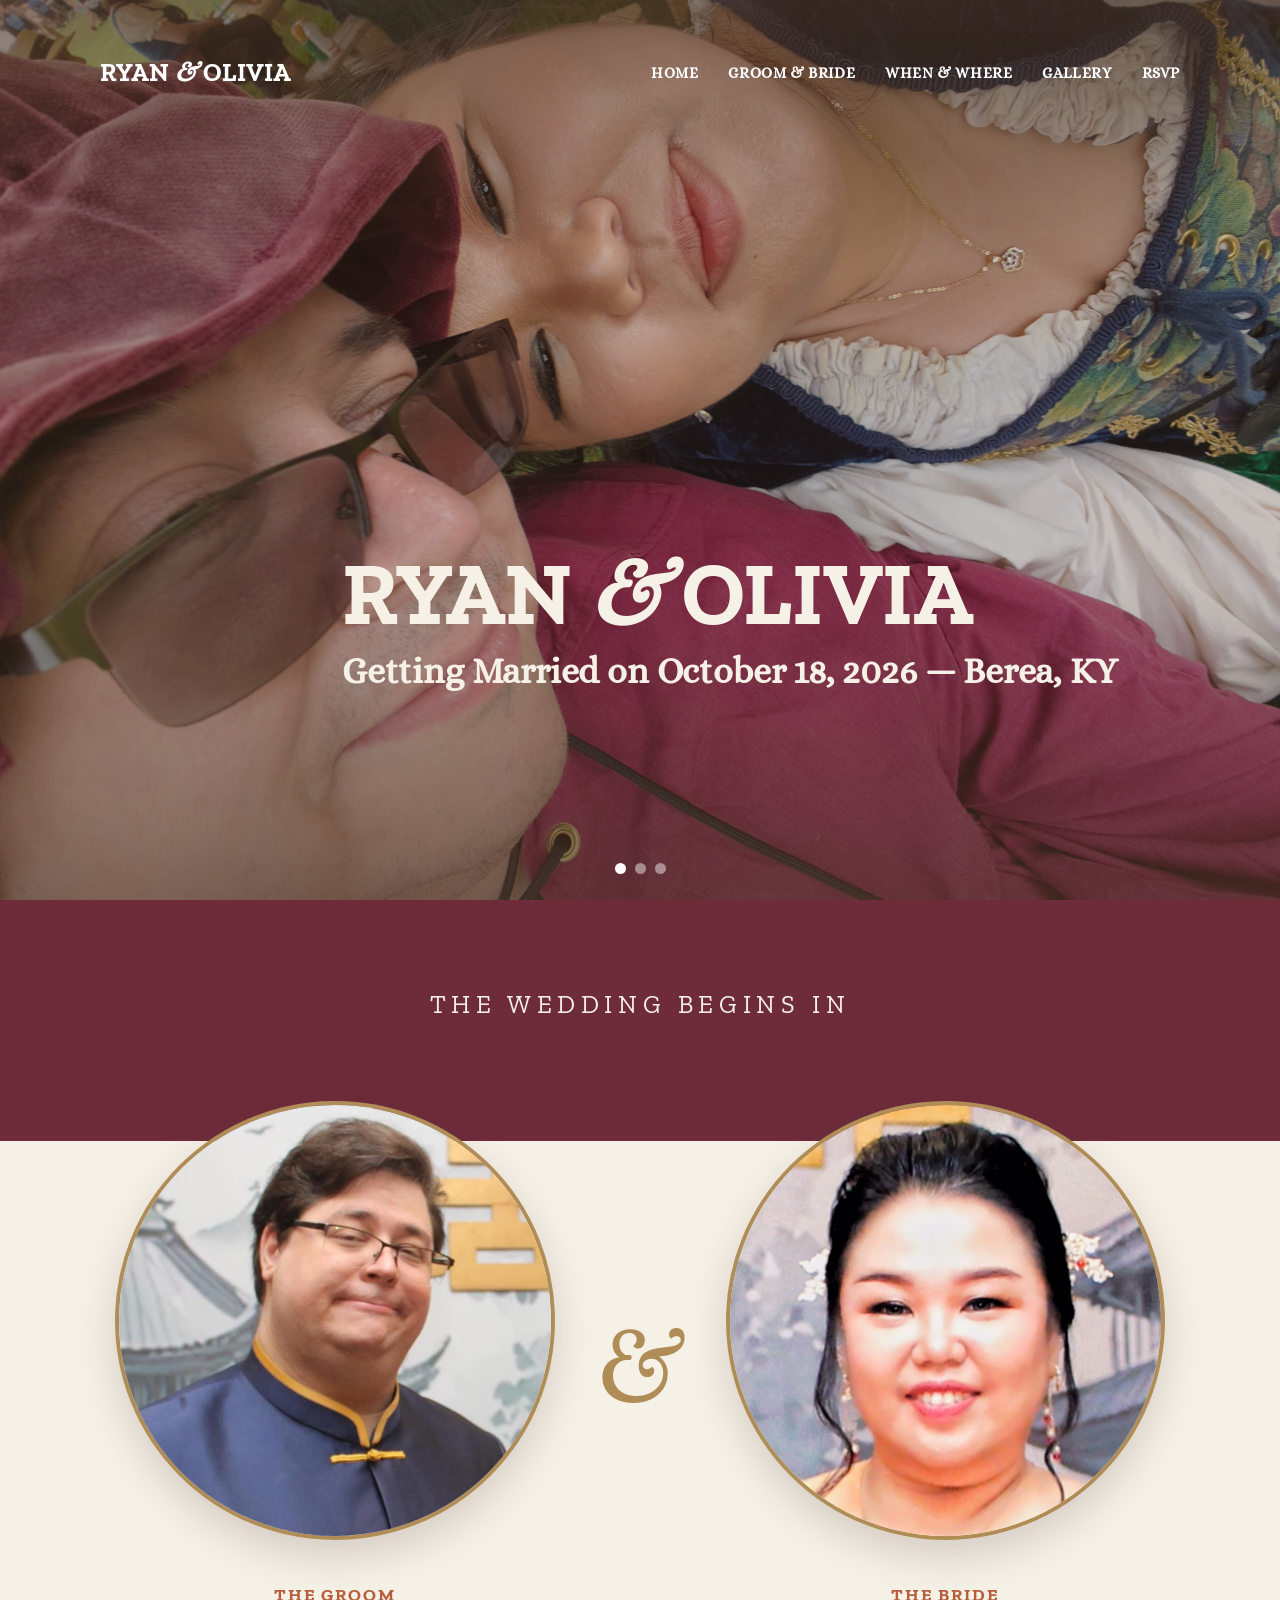
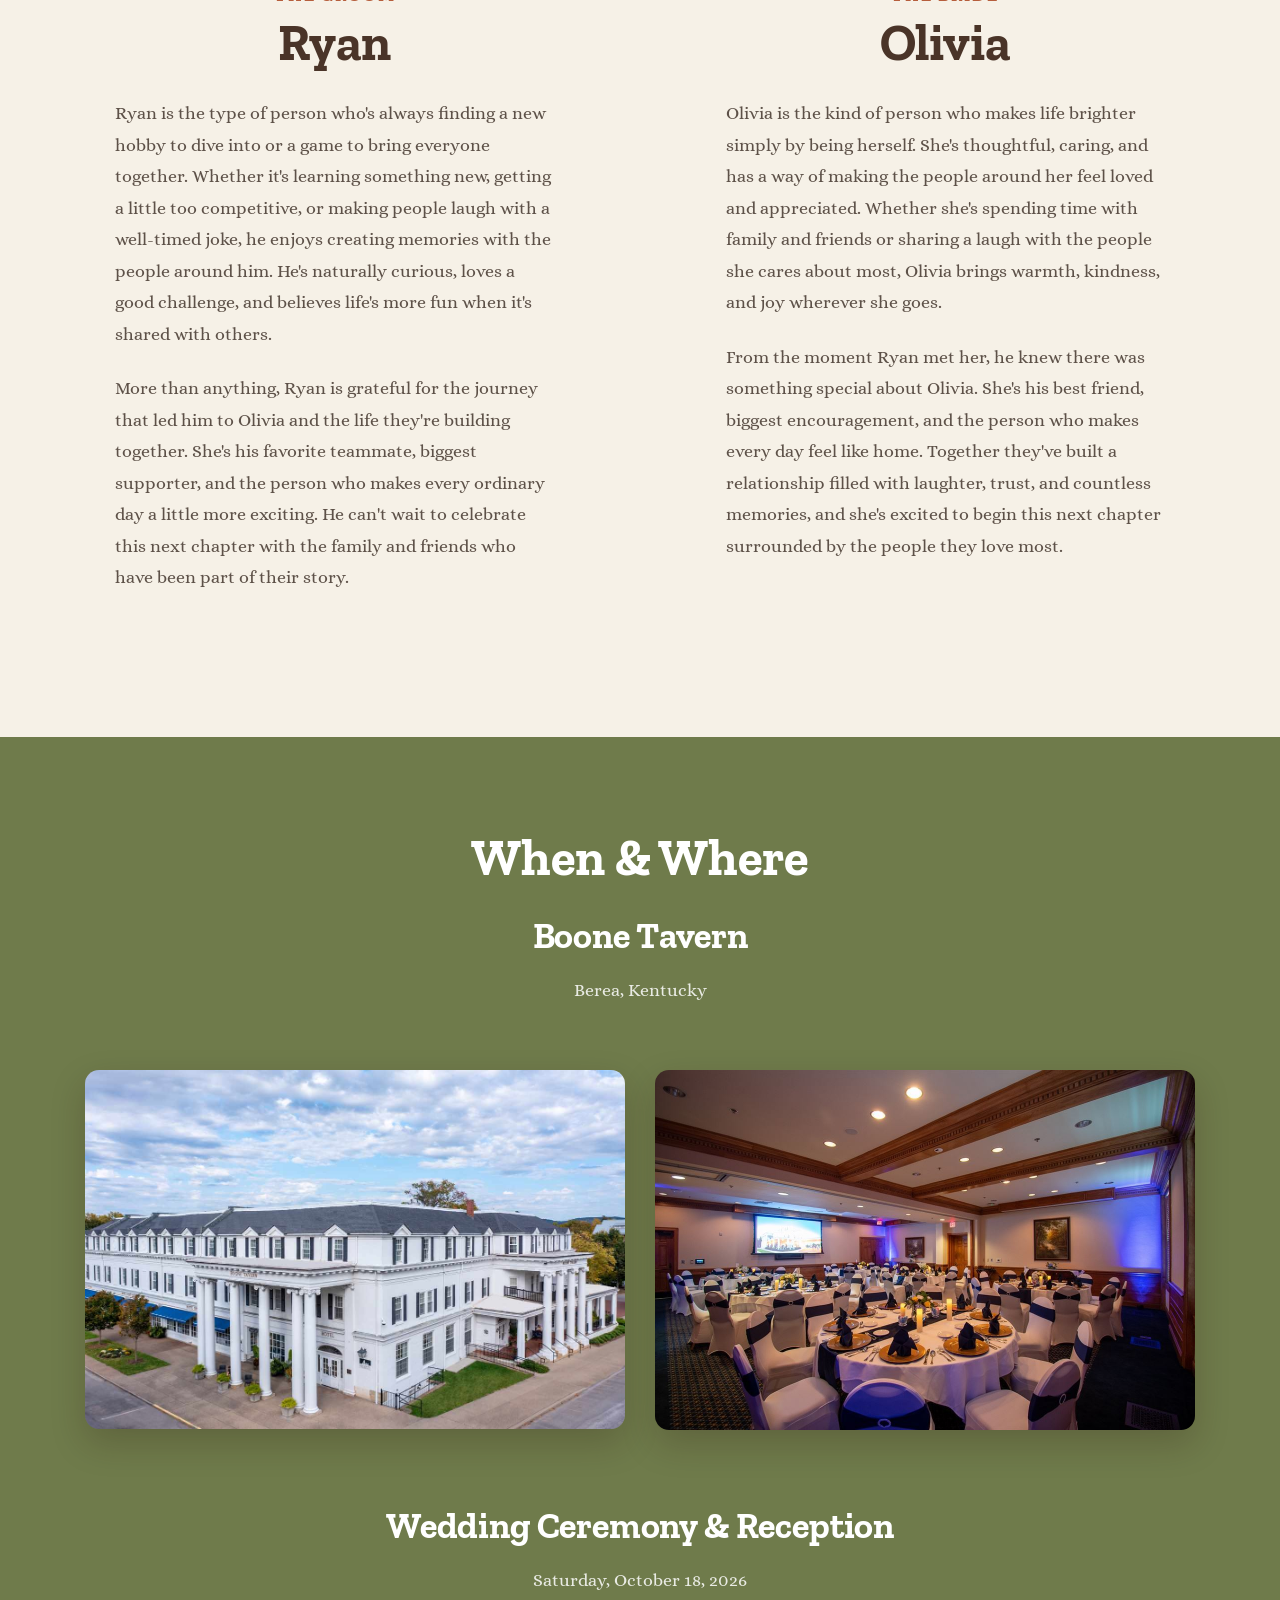
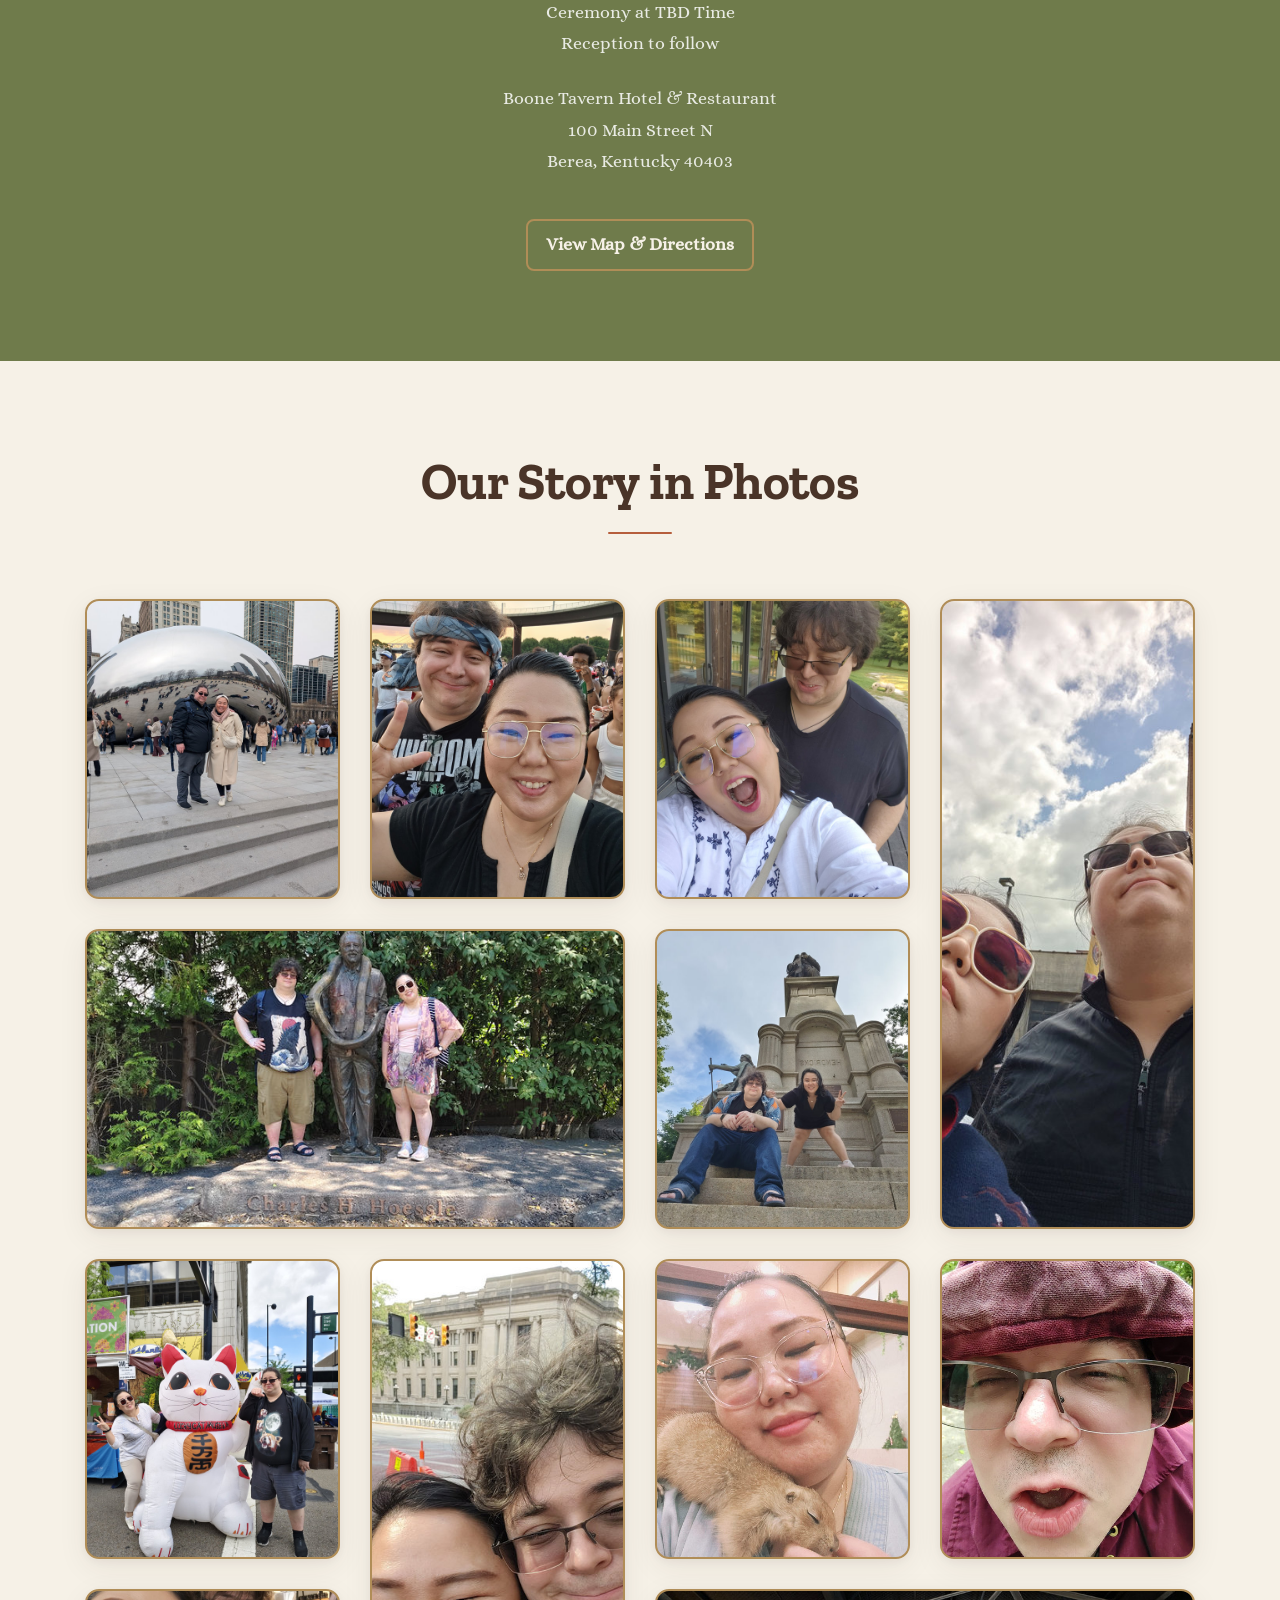
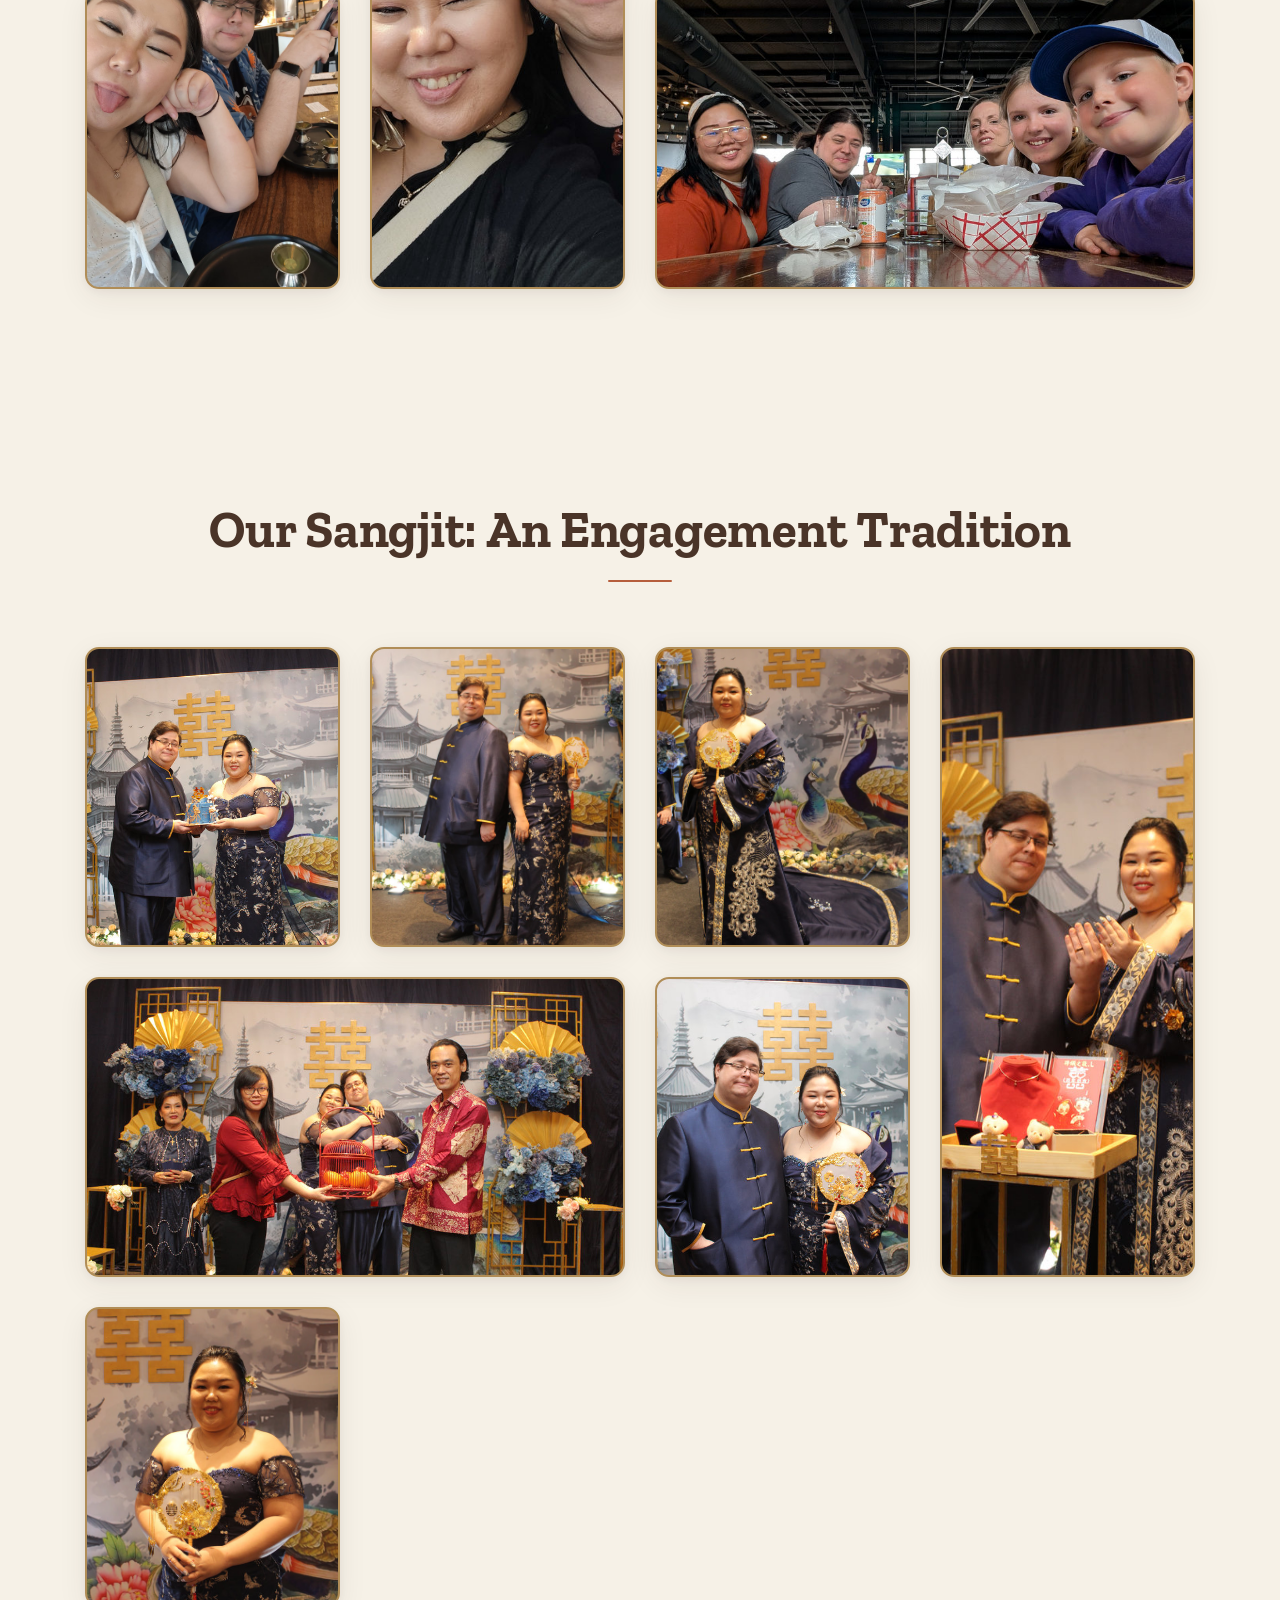
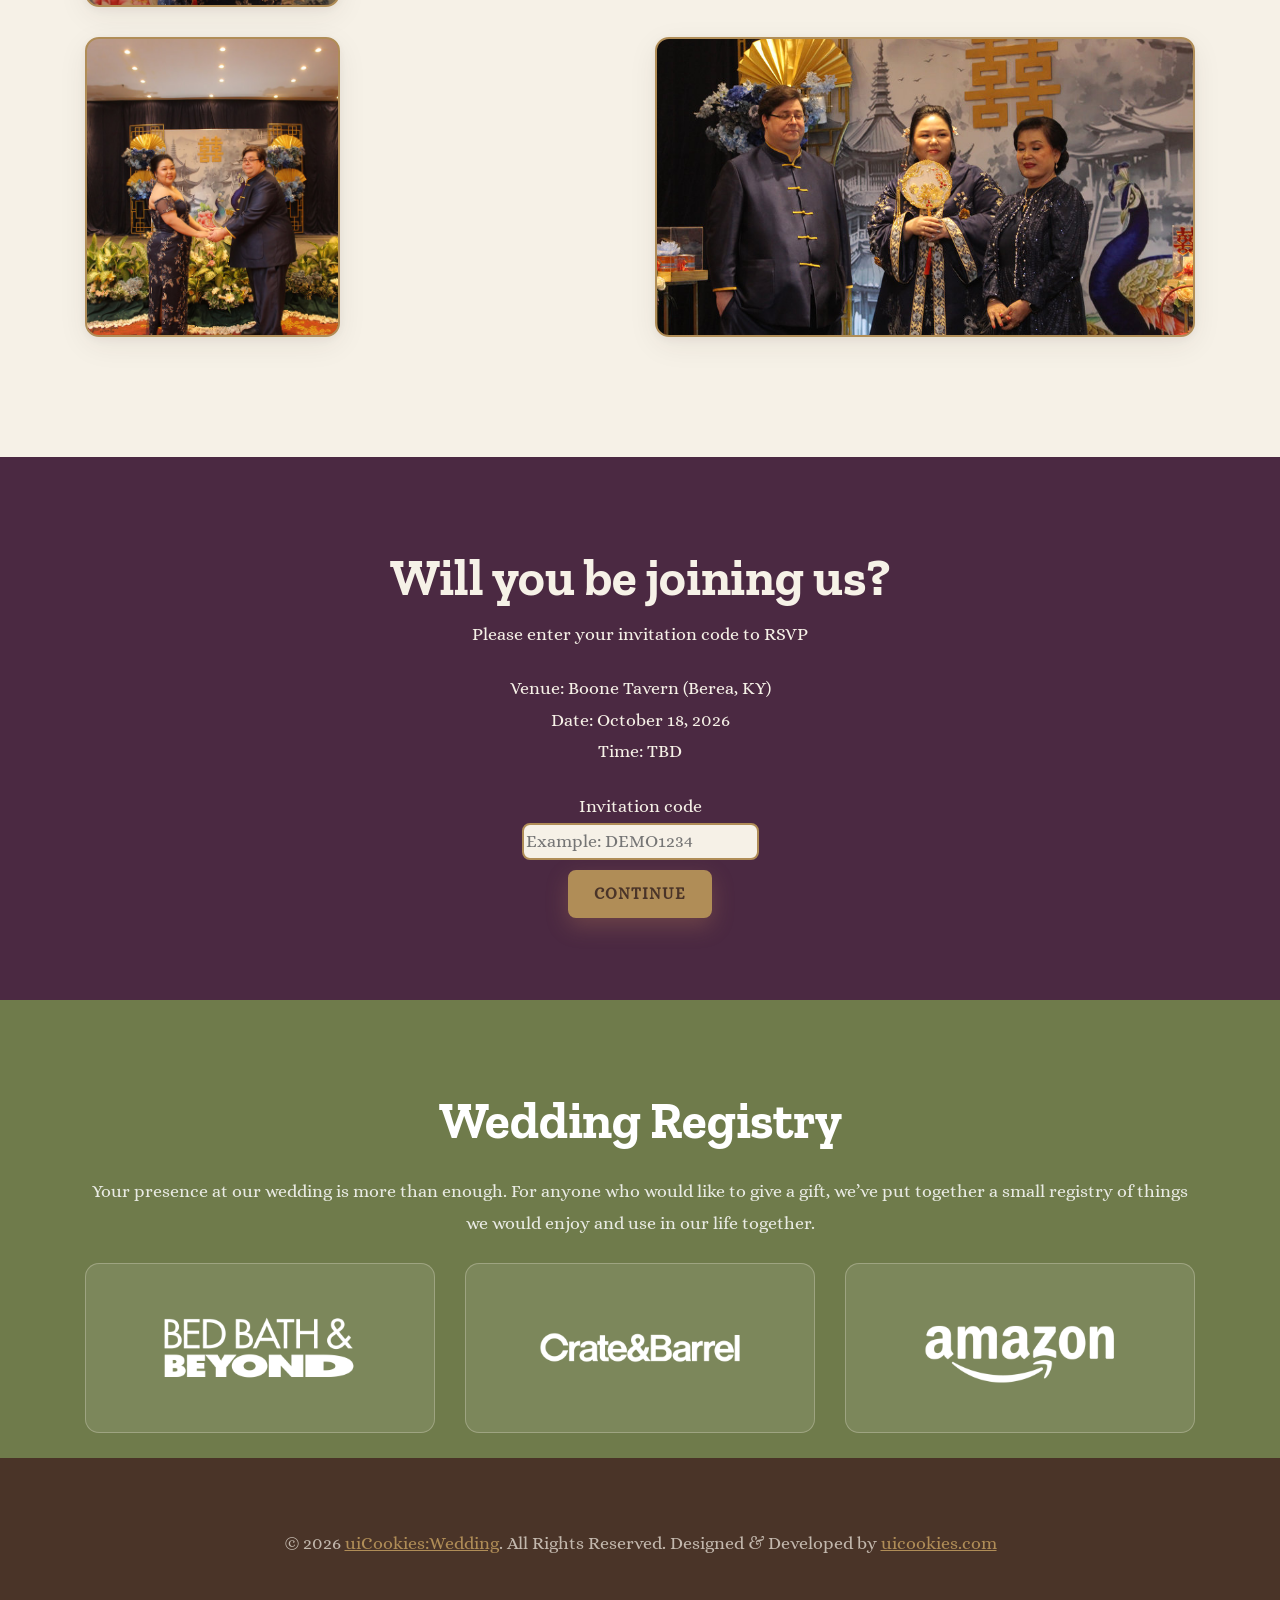
==== commit 97ce19ba: "social media preview" ====
--- a/index.html
+++ b/index.html
@@ -8,7 +8,17 @@
   <meta name="description" content="Ryan & Olivia's Wedding">
   <meta name="keywords"
     content="Ryan & Olivia's Wedding">
-
+    <meta property="og:title" content="Ryan & Olivia's Wedding">
+<meta property="og:description" content="Join us as we celebrate our wedding on October 18, 2026 in Berea, Kentucky.">
+<meta property="og:type" content="website">
+<meta property="og:url" content="https://hagood.wedding/">
+<meta property="og:image" content="https://hagood.wedding/img/social-preview.jpg">
+<meta property="og:image:width" content="1200">
+<meta property="og:image:height" content="630">
+<meta name="twitter:card" content="summary_large_image">
+<meta name="twitter:title" content="Ryan & Olivia's Wedding">
+<meta name="twitter:description" content="Join us as we celebrate our wedding on October 18, 2026 in Berea, Kentucky.">
+<meta name="twitter:image" content="https://hagood.wedding/img/social-preview.jpg">
   <link href="https://fonts.googleapis.com/css?family=Alice|Zilla+Slab:400,700" rel="stylesheet">
   <link rel="stylesheet" href="css/vendor/bootstrap.min.css">
   <link rel="stylesheet" href="css/style.min.css">
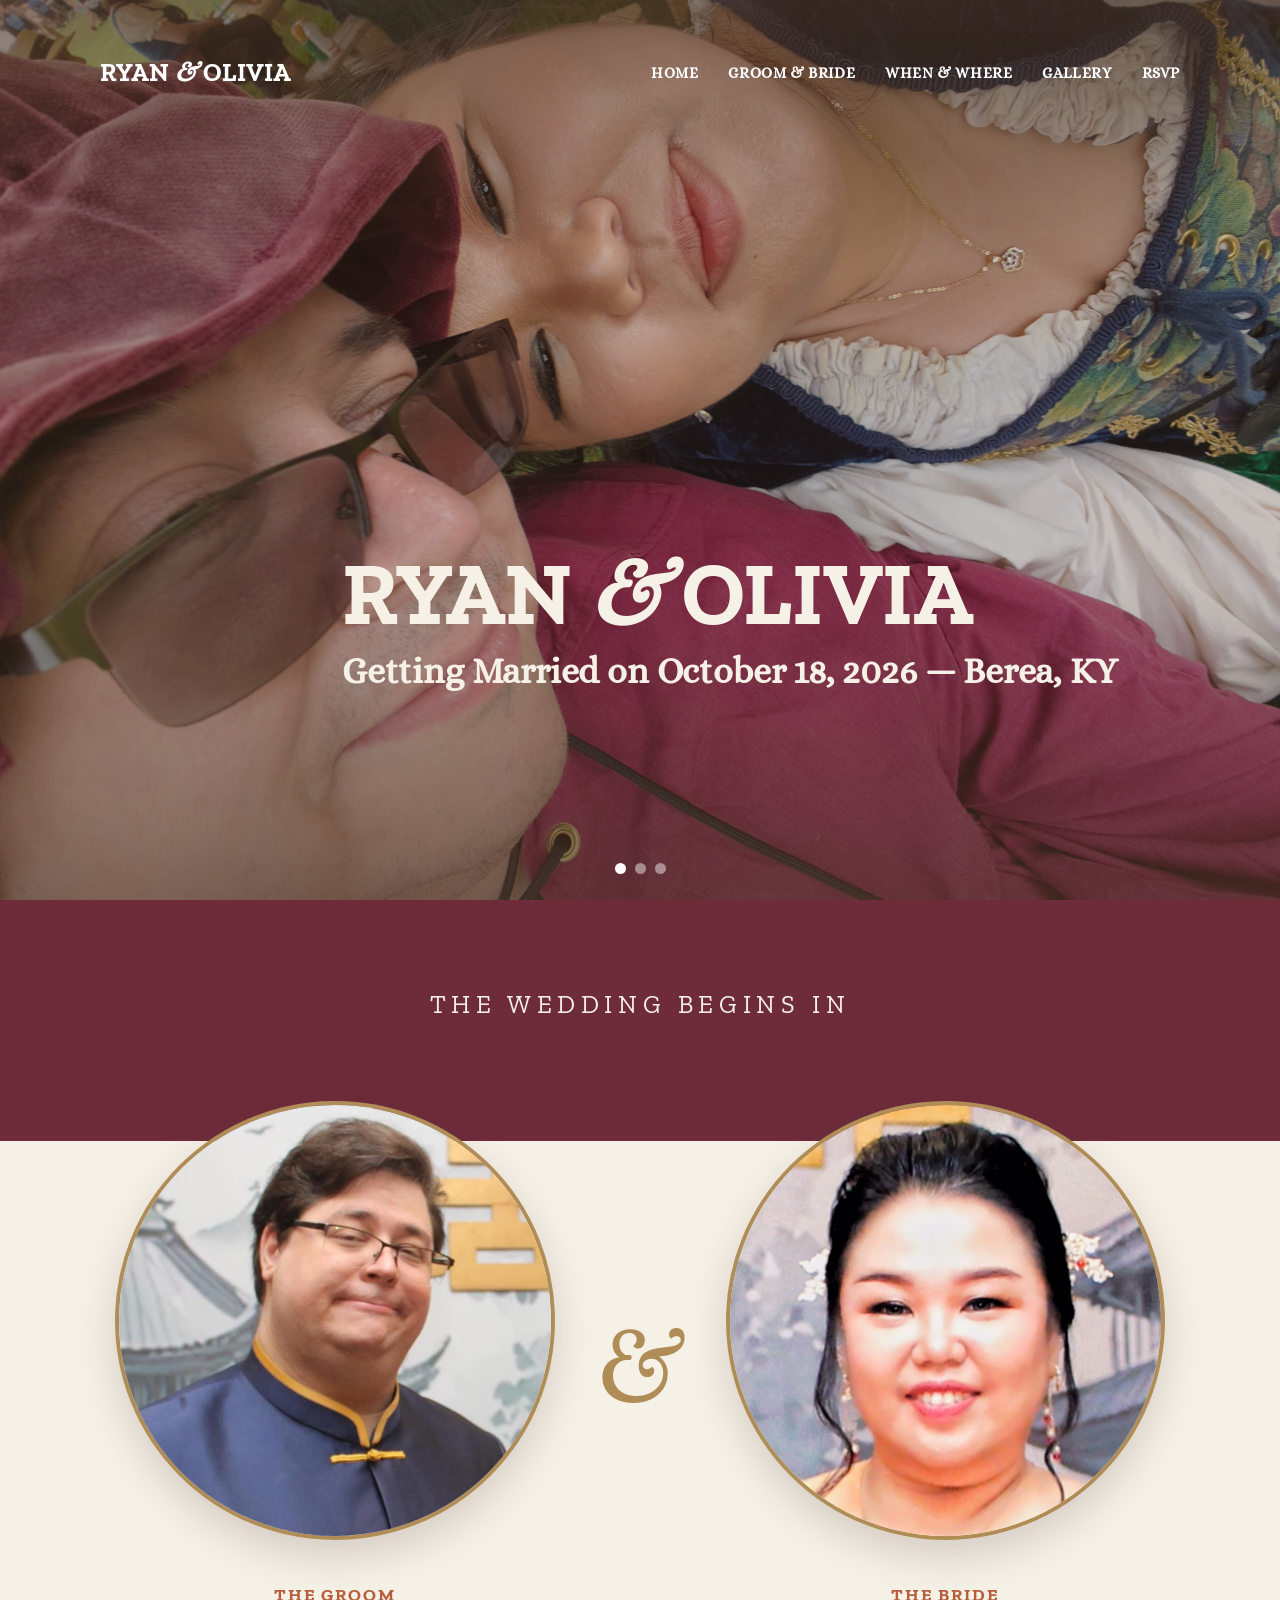
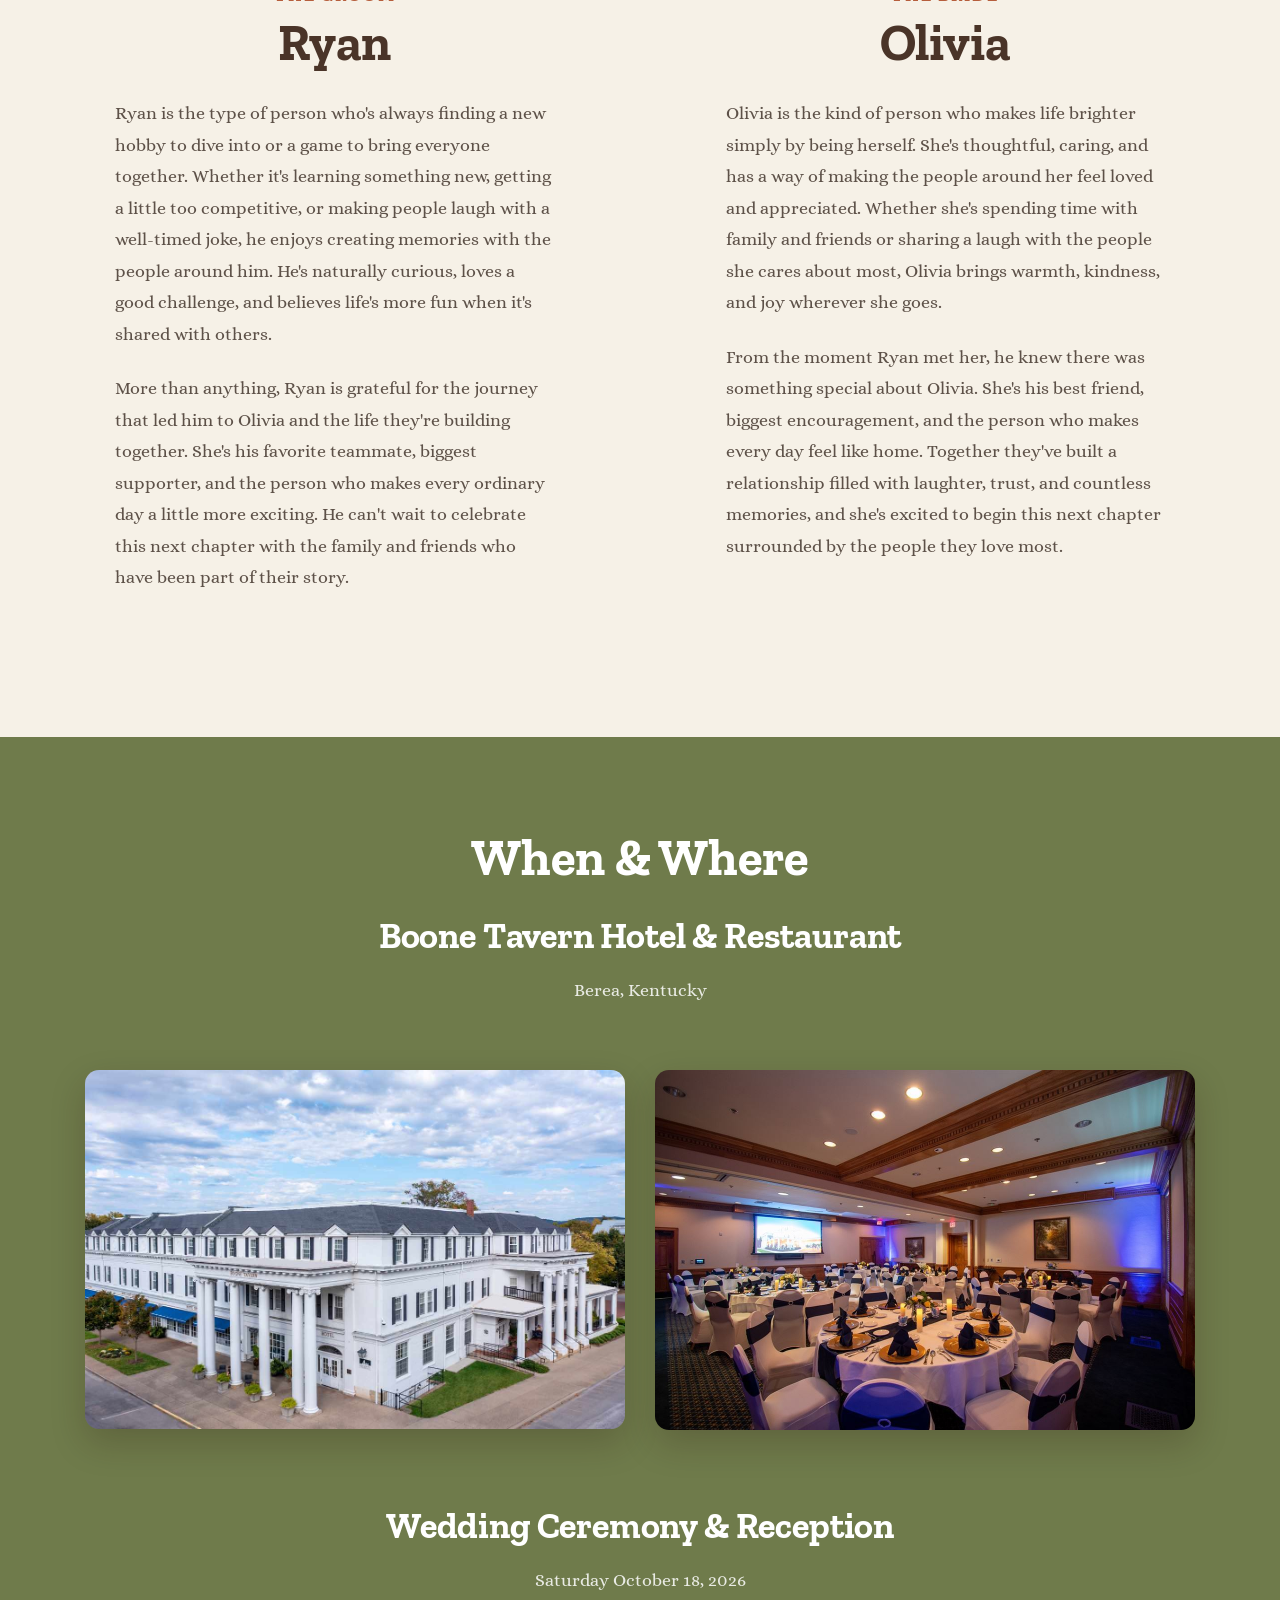
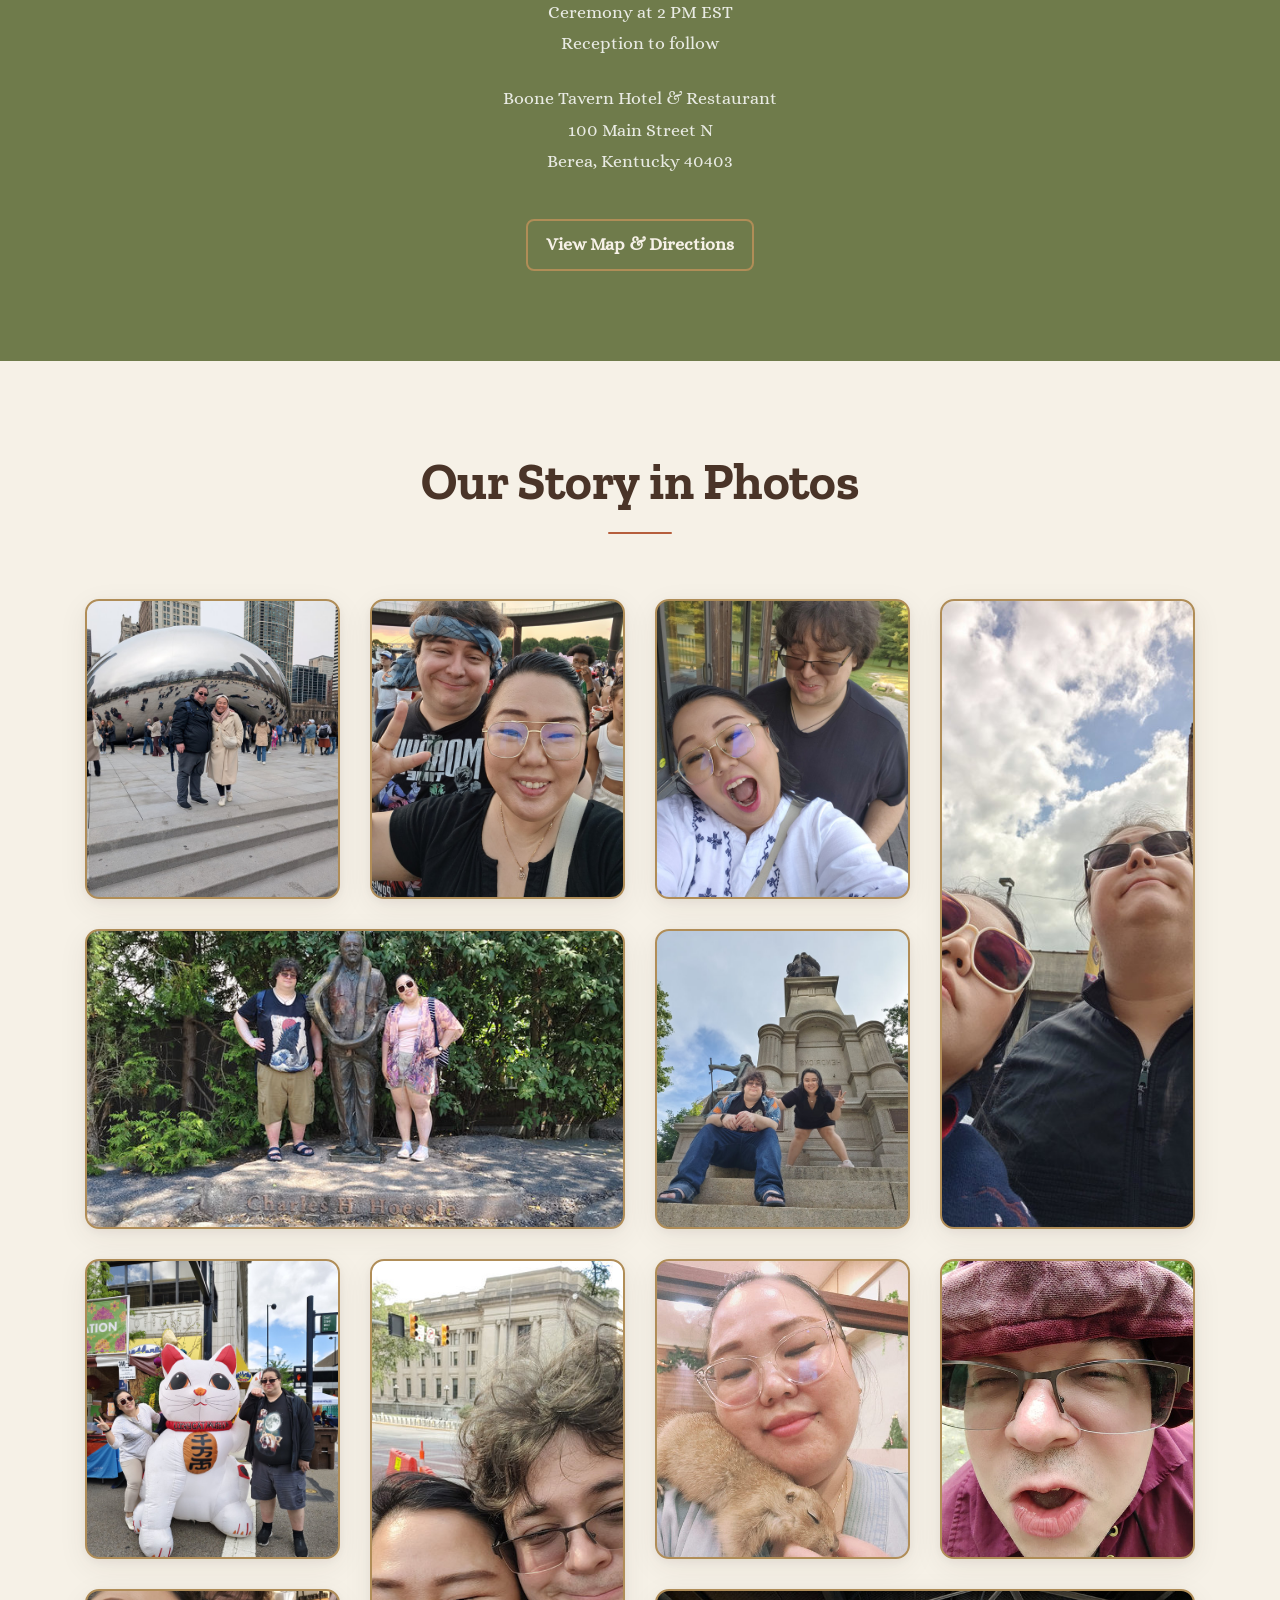
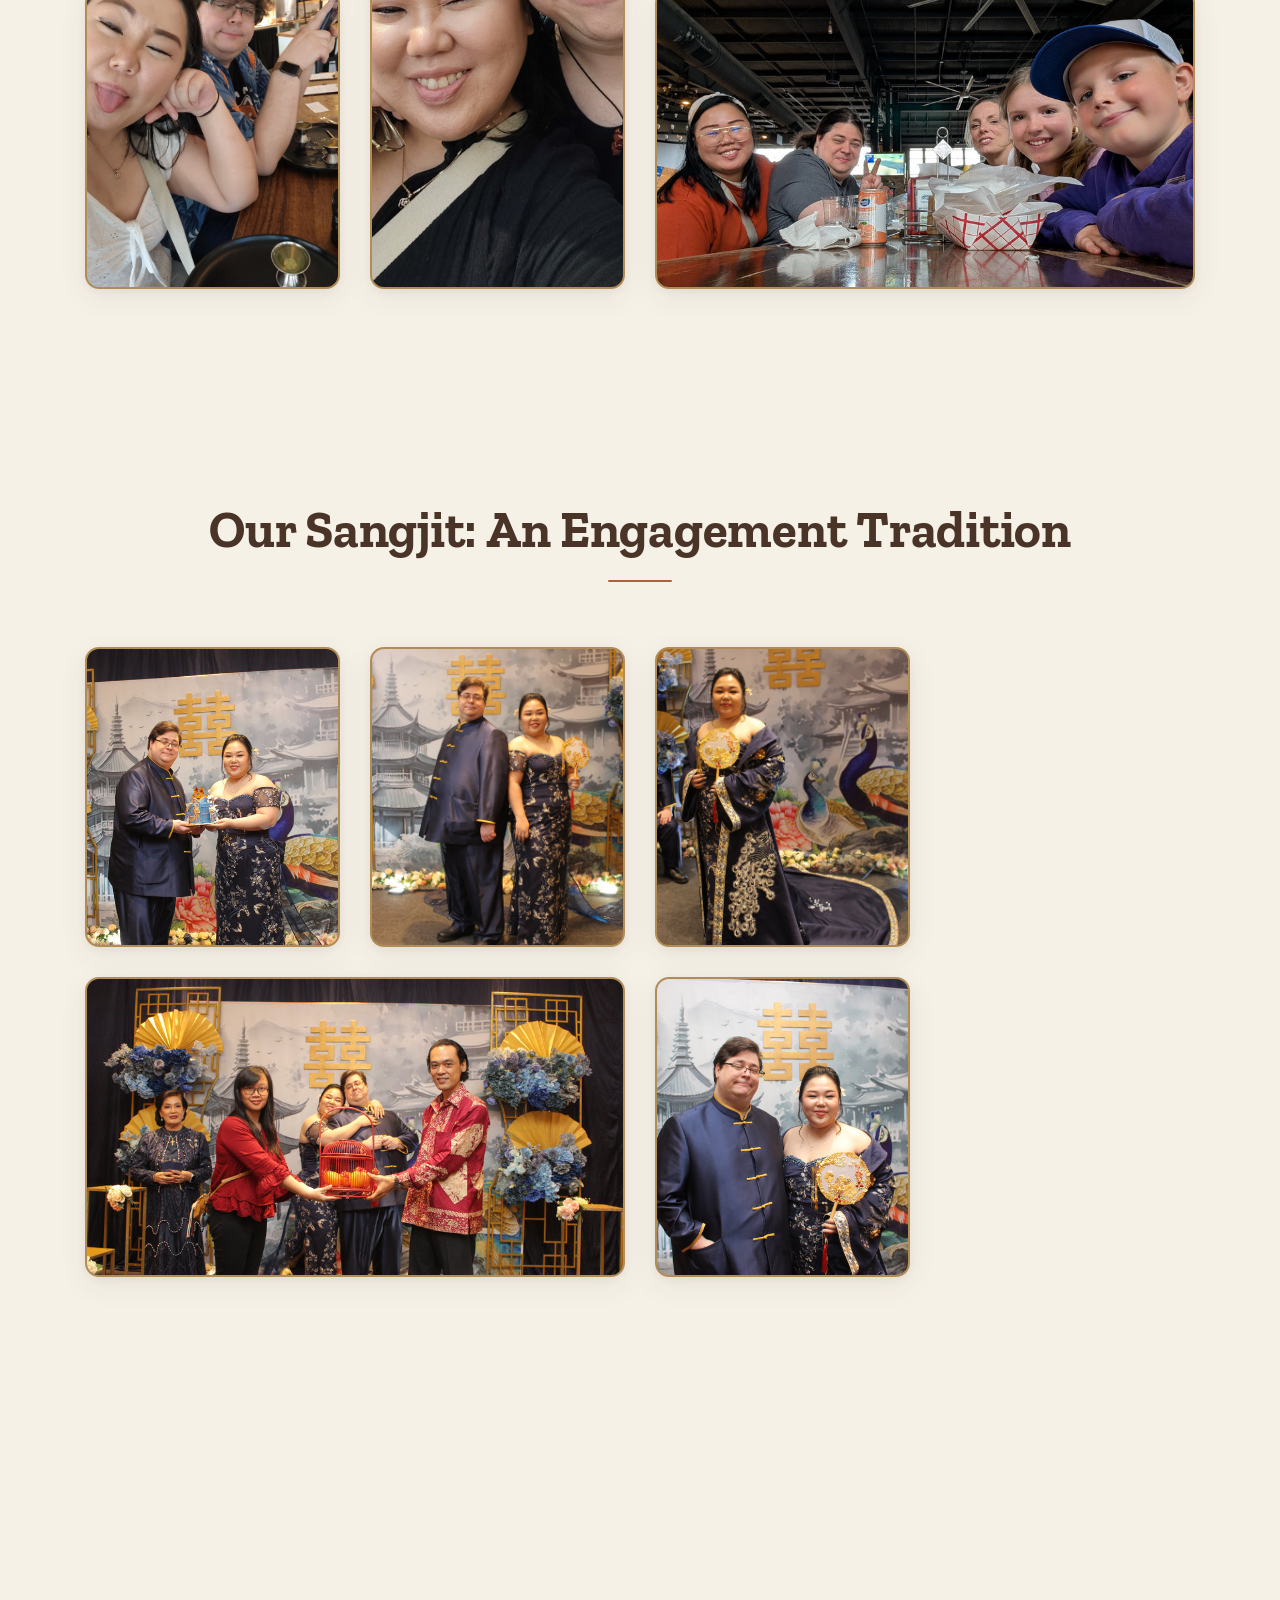
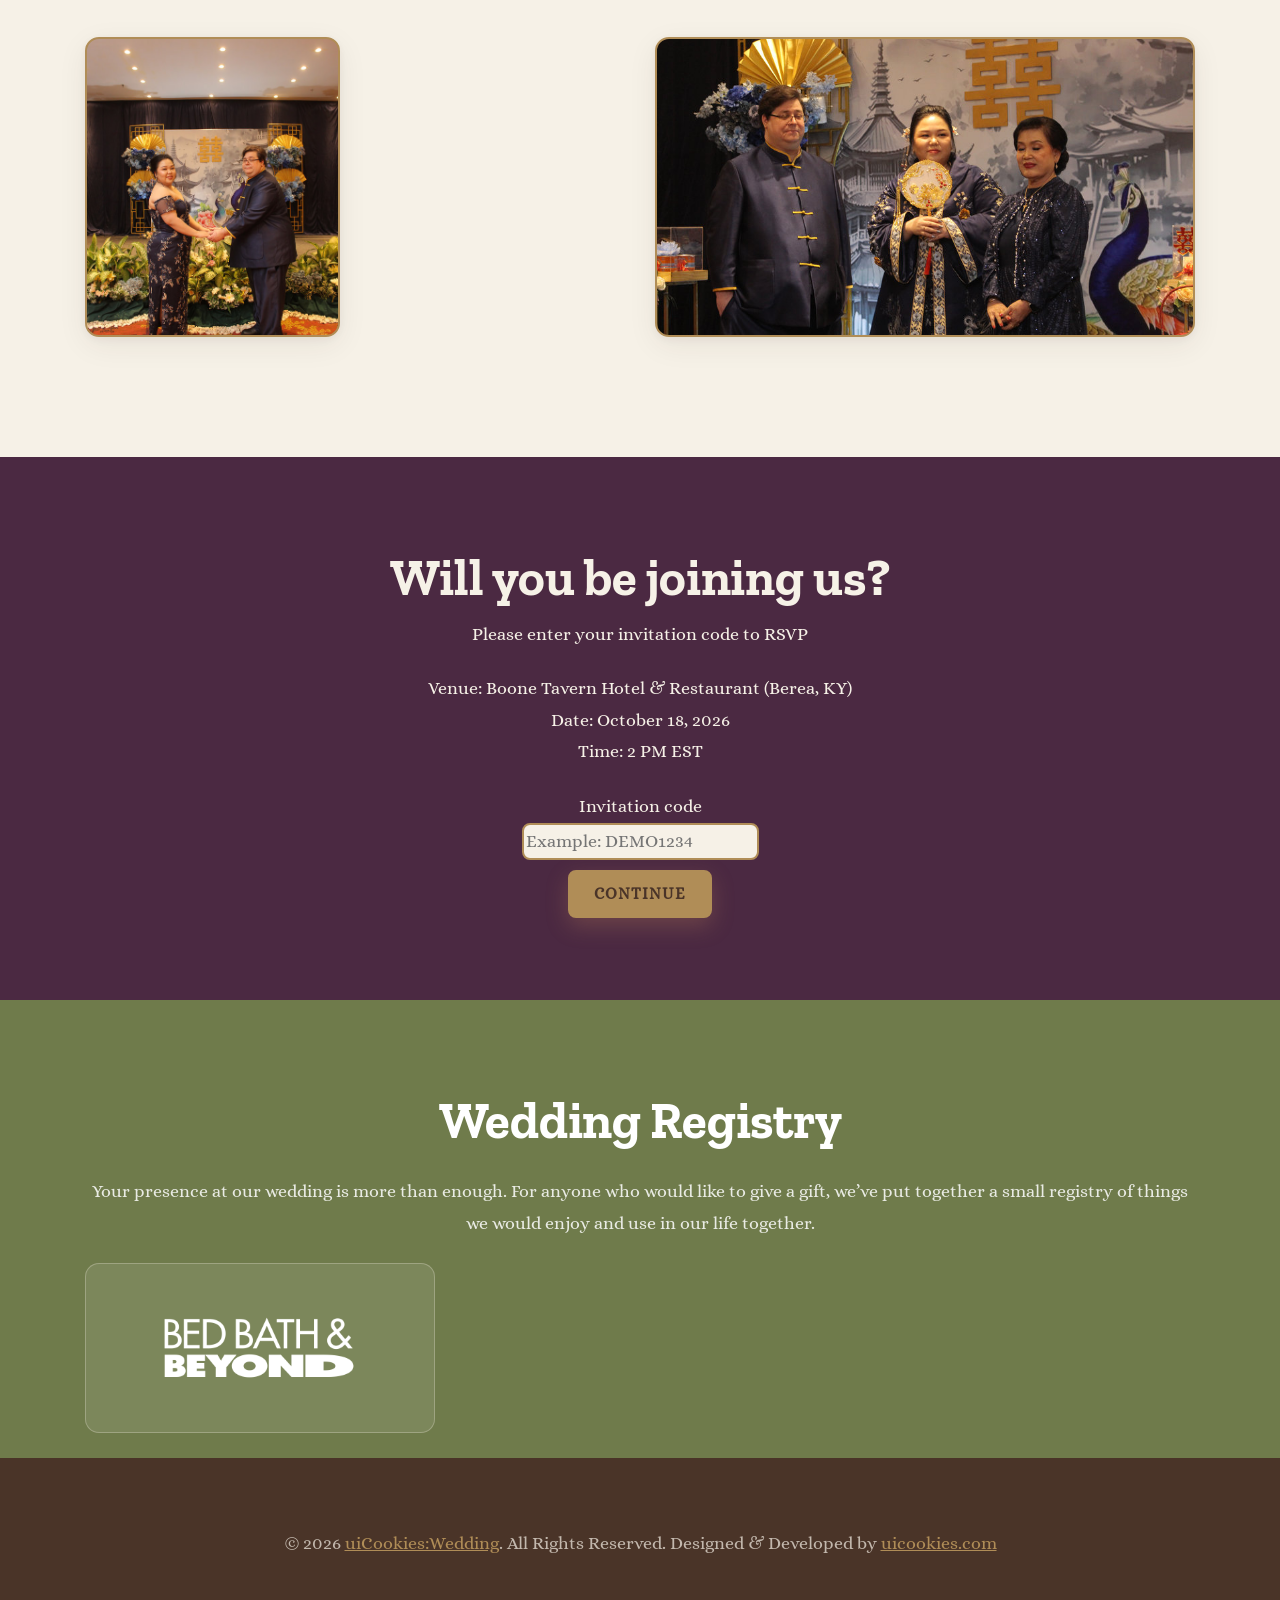
==== commit 31eabee1: "updated time and menu updated time and finalized menu" ====
--- a/index.html
+++ b/index.html
@@ -132,21 +132,21 @@
       <div class="row mb40 text-center">
         <div class="col-md-12 probootstrap-animate">
           <h2 class="mt0">When &amp; Where</h2>
-          <h3 class="mt0">Boone Tavern</h3>
+          <h3 class="mt0">Boone Tavern Hotel & Restaurant</h3>
           <p>Berea, Kentucky</p>
         </div>
       </div>
       <div class="row">
         <div class="col-md-6 probootstrap-animate">
           <p>
-            <img src="img/BooneTavernHotel-Exterior.jpg" alt="Boone Tavern in Berea, Kentucky"
+            <img src="img/BooneTavernHotel-Exterior.jpg" alt="Boone Tavern Hotel & Restaurant in Berea, Kentucky"
               class="img-fluid img-rounded">
           </p>
         </div>
 
         <div class="col-md-6 probootstrap-animate">
           <p>
-            <img src="img/BooneTavernTables.jpg" alt="Boone Tavern in Berea, Kentucky" class="img-fluid img-rounded">
+            <img src="img/BooneTavernTables.jpg" alt="Boone Tavern Hotel & Restaurant in Berea, Kentucky" class="img-fluid img-rounded">
           </p>
         </div>
       </div>
@@ -154,8 +154,8 @@
         <div class="col-md-12 probootstrap-animate text-center">
           <h3>Wedding Ceremony &amp; Reception</h3>
           <p>
-            Saturday, October 18, 2026<br>
-            Ceremony at TBD Time<br>
+            Saturday October 18, 2026<br>
+            Ceremony at 2 PM EST<br>
             Reception to follow
           </p>
           <p class="venue-address">
@@ -442,7 +442,7 @@
           <div>
             <h2 class="mt0 mb10 probootstrap-animate">Will you be joining us?</h2>
             <p>Please enter your invitation code to RSVP</p>
-            <p>Venue: Boone Tavern (Berea, KY)<br />Date: October 18, 2026<br />Time: TBD</p>
+            <p>Venue: Boone Tavern Hotel & Restaurant (Berea, KY)<br />Date: October 18, 2026<br />Time: 2 PM EST</p>
             <div>
               <section id="lookupSection">
                 <div class="form-group">
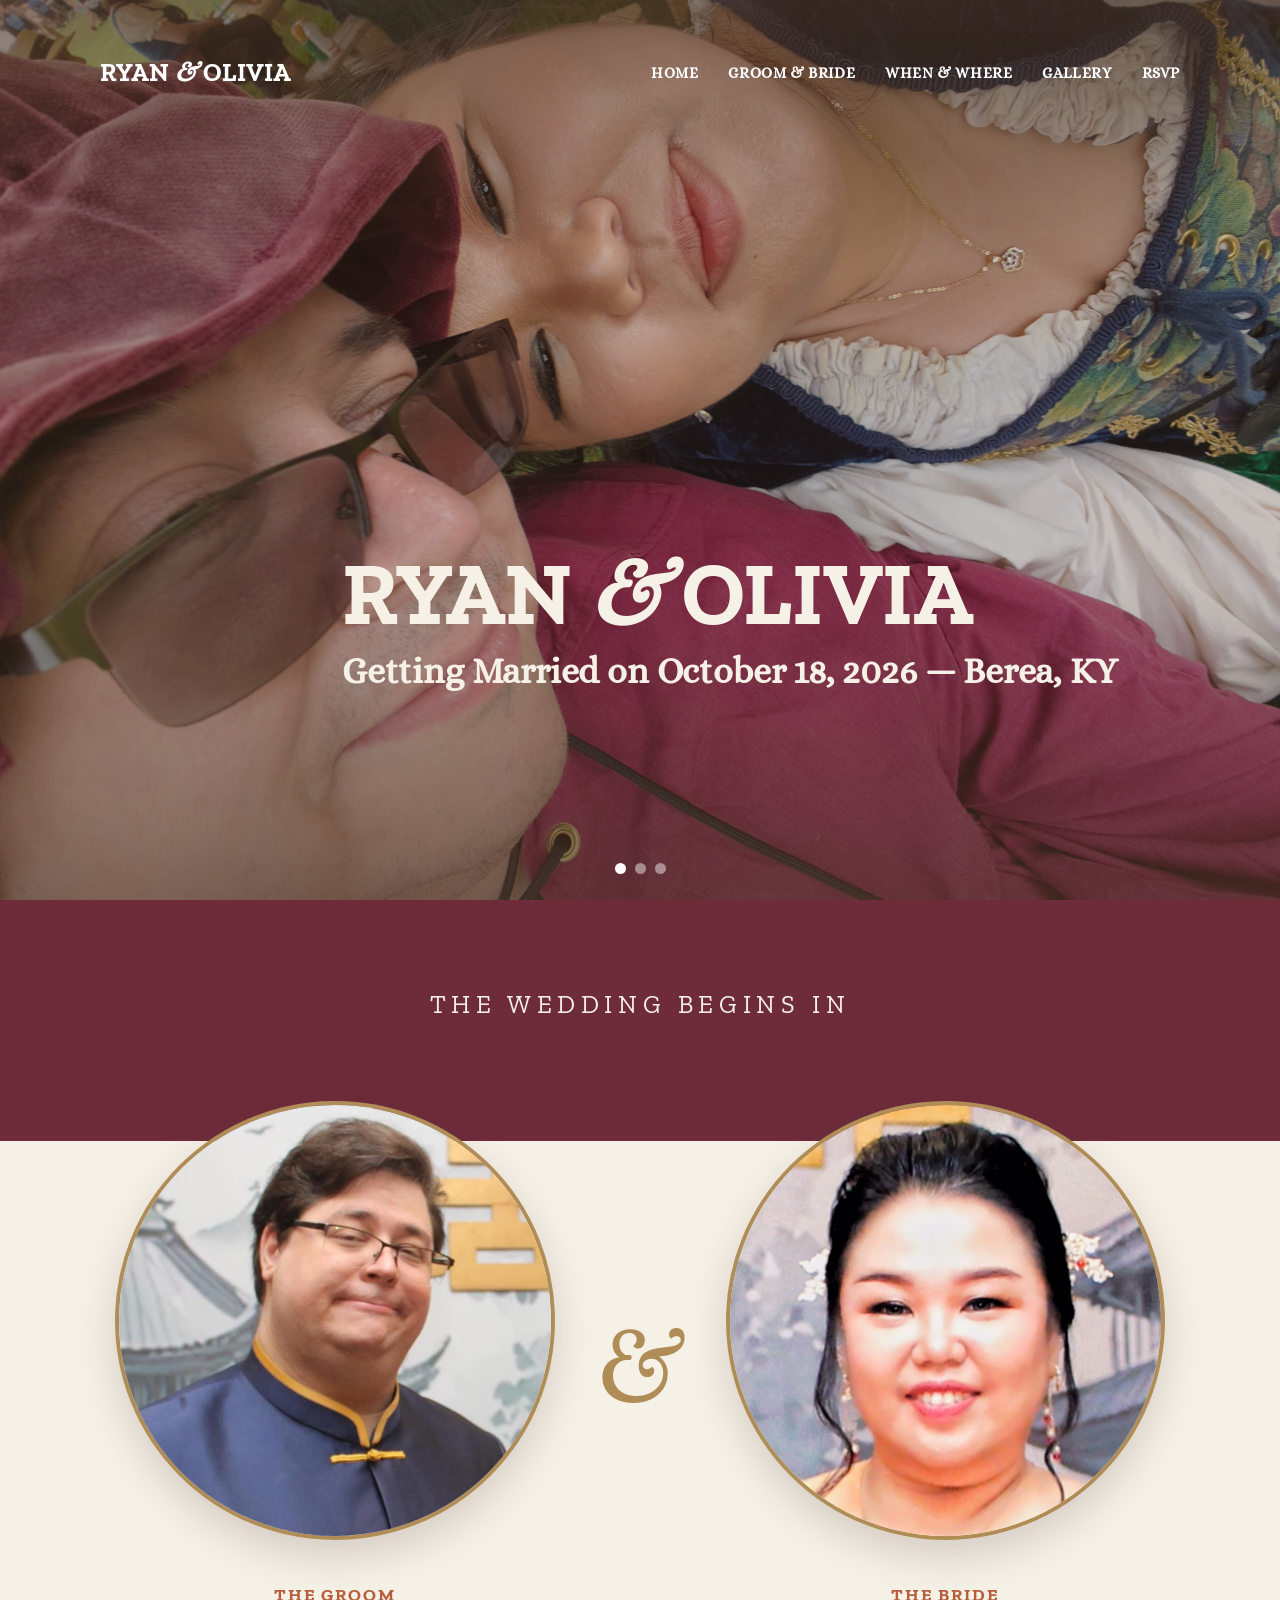
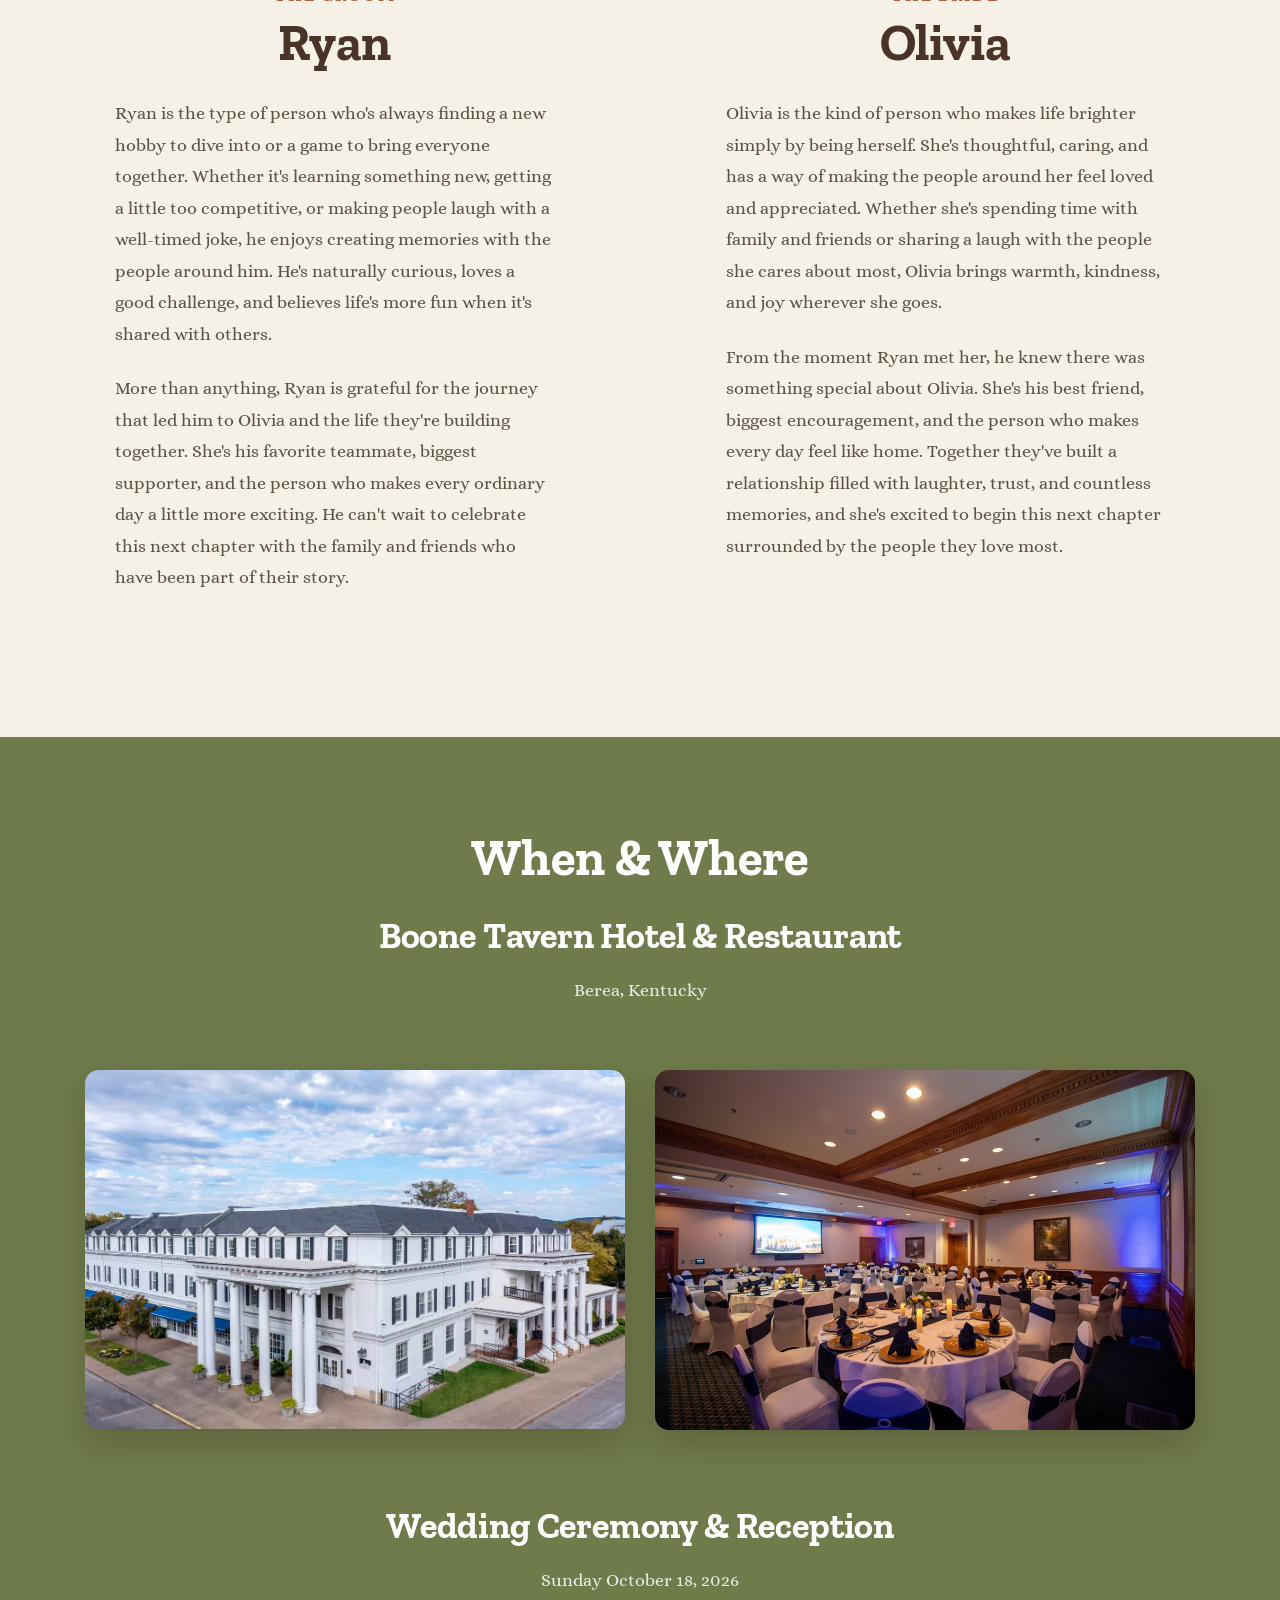
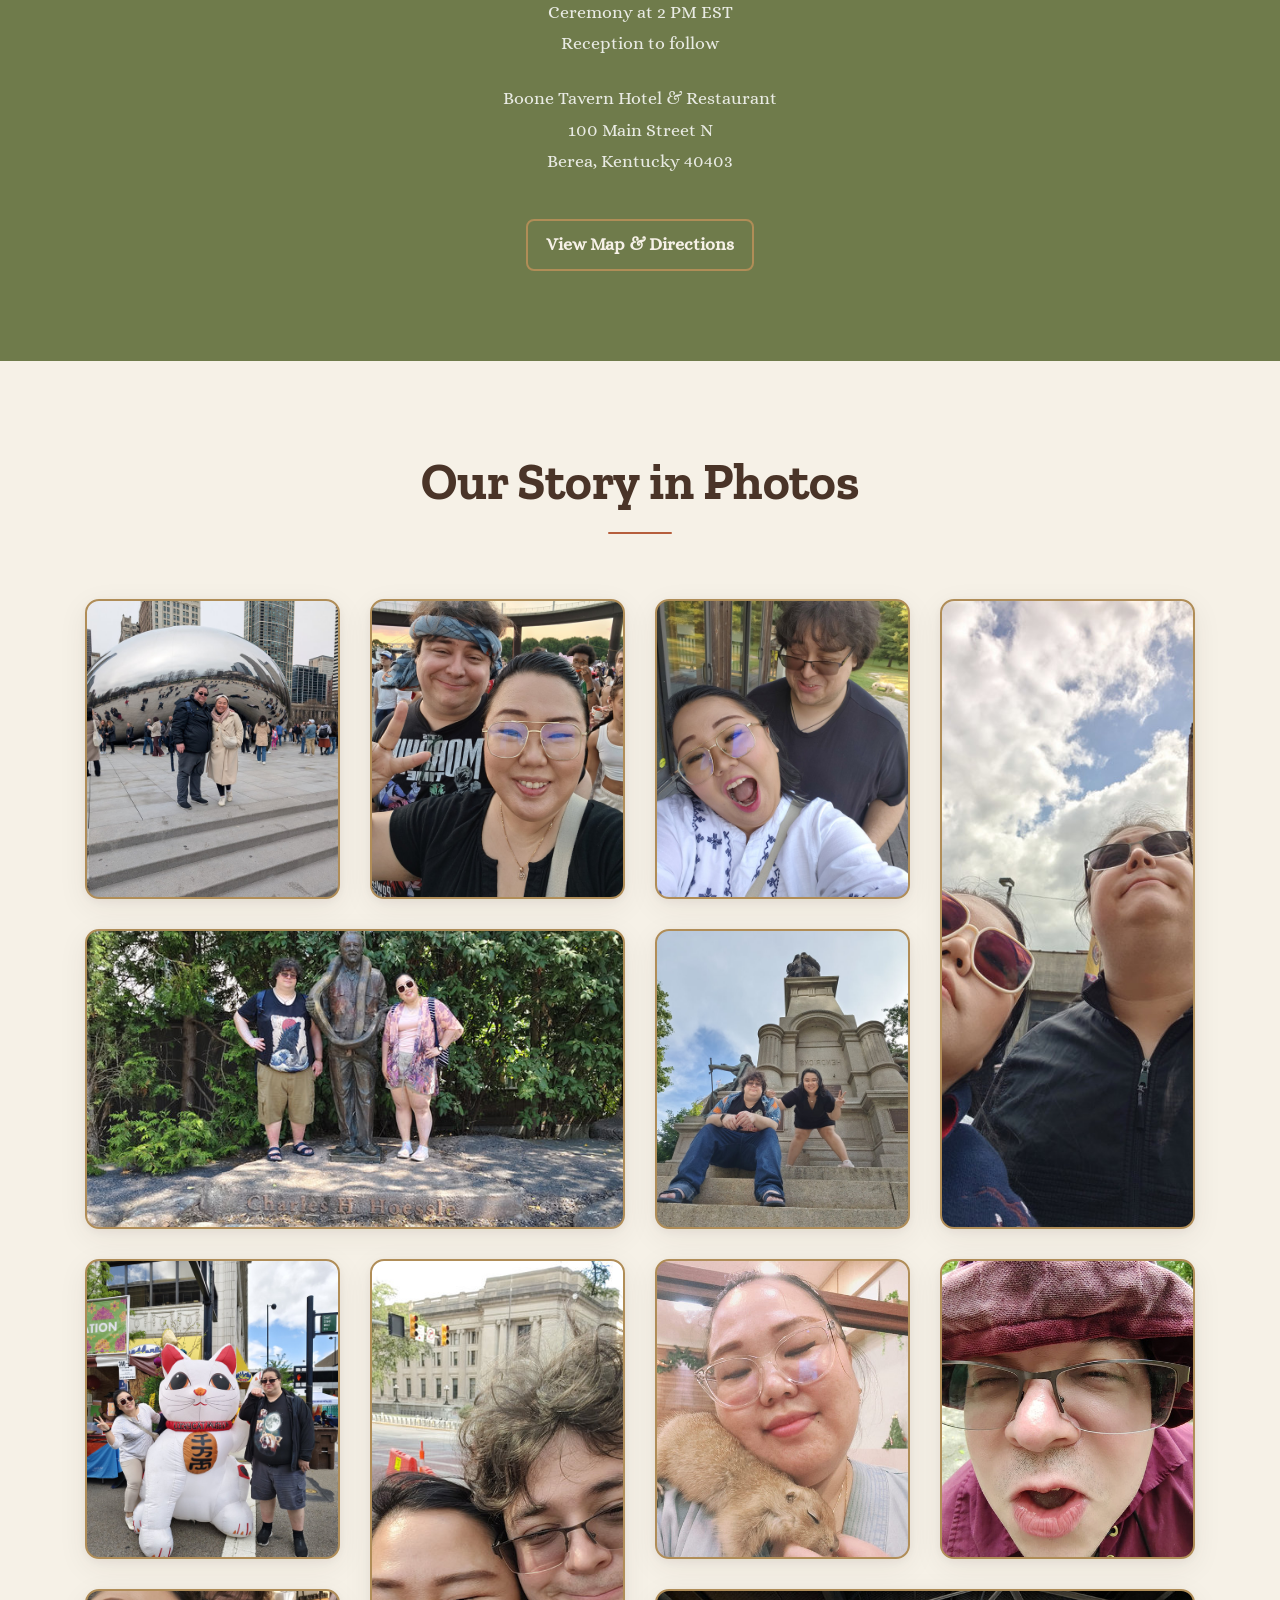
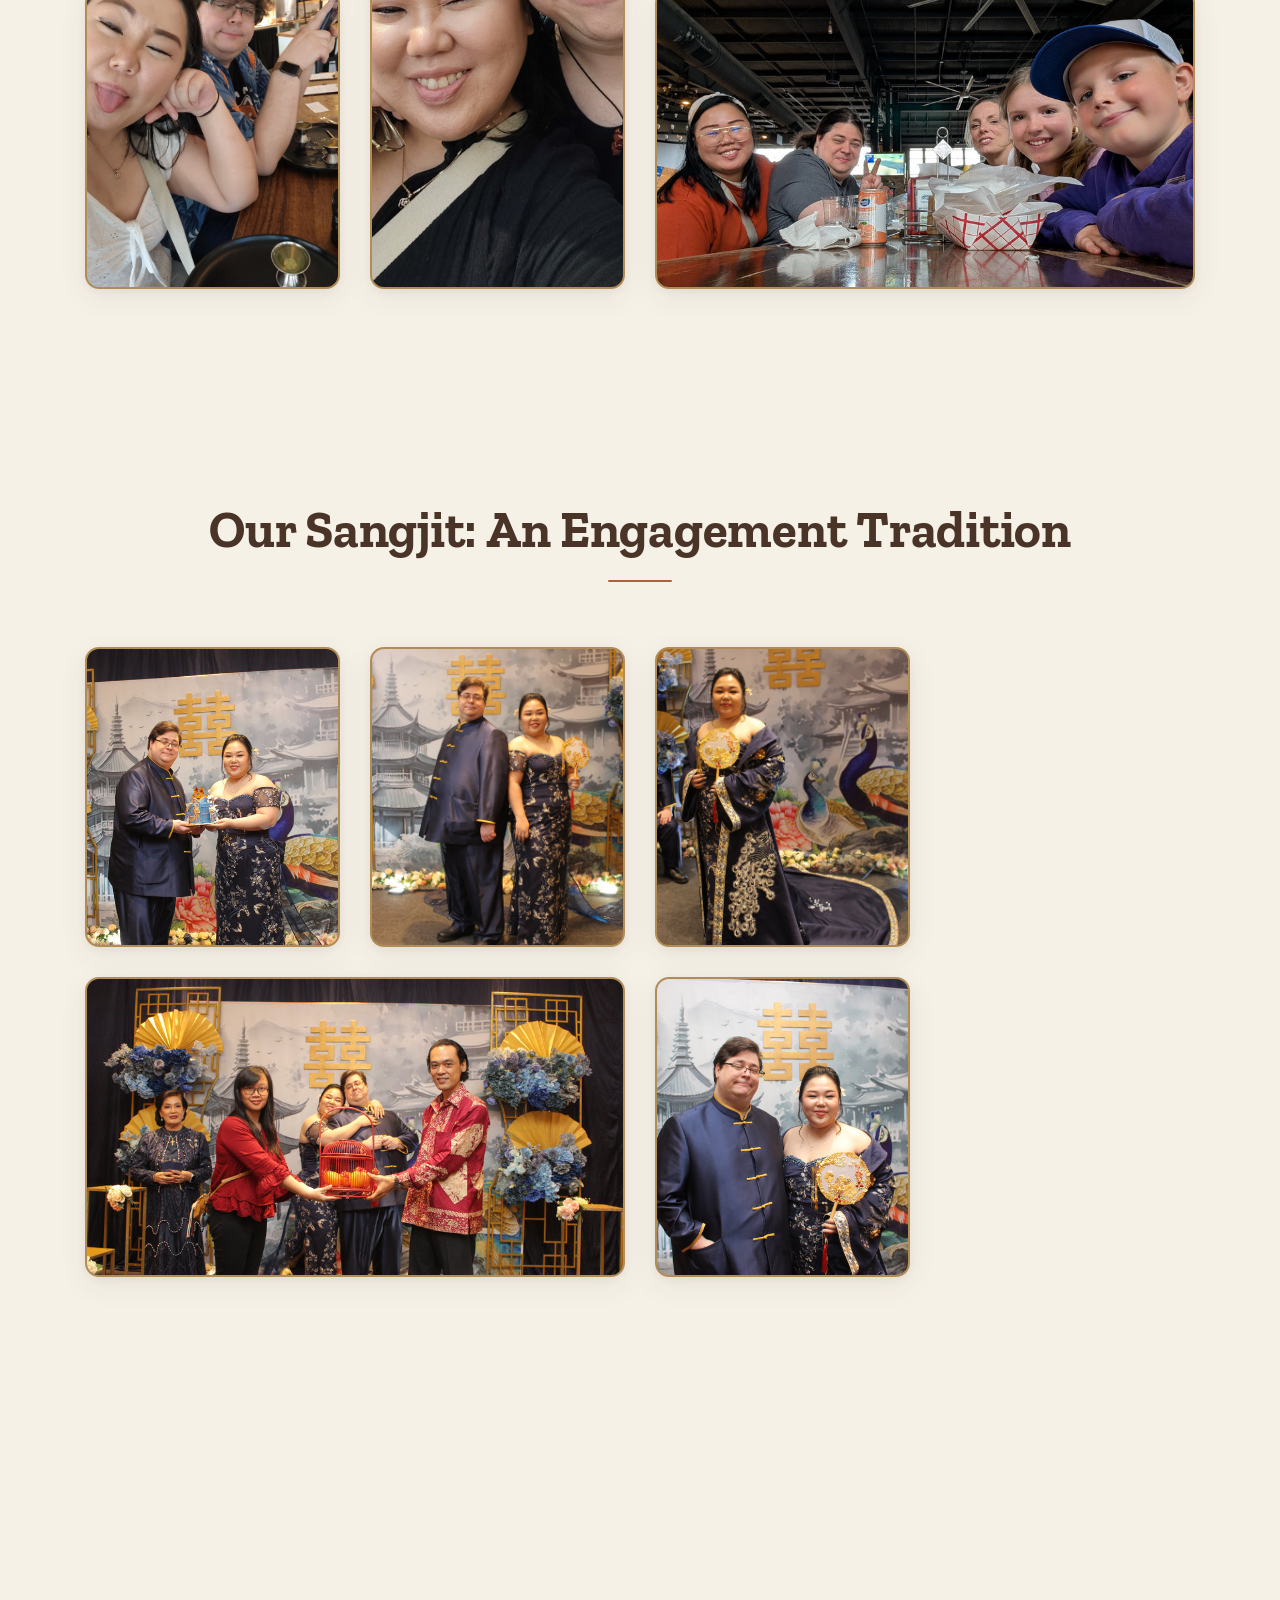
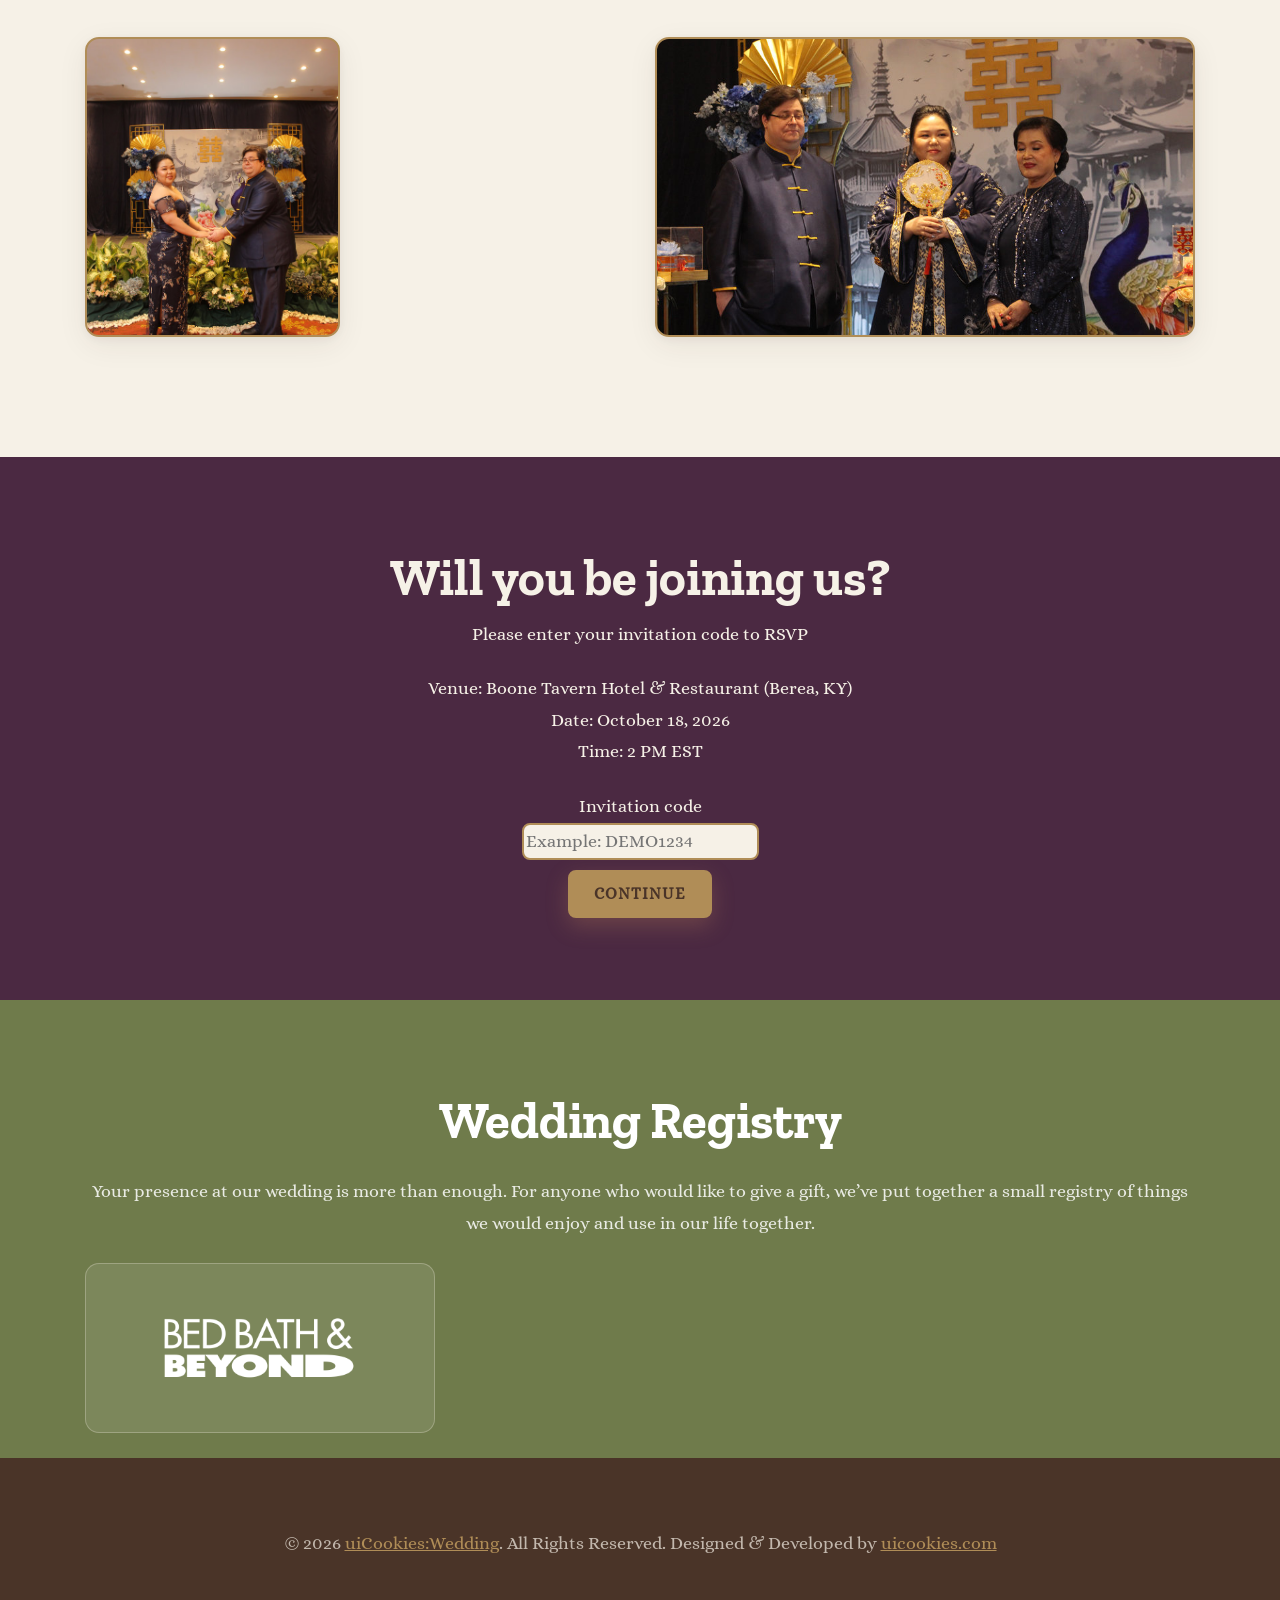
==== commit cf000d08: "fixed saturday to sunday" ====
--- a/index.html
+++ b/index.html
@@ -154,7 +154,7 @@
         <div class="col-md-12 probootstrap-animate text-center">
           <h3>Wedding Ceremony &amp; Reception</h3>
           <p>
-            Saturday October 18, 2026<br>
+            Sunday October 18, 2026<br>
             Ceremony at 2 PM EST<br>
             Reception to follow
           </p>
